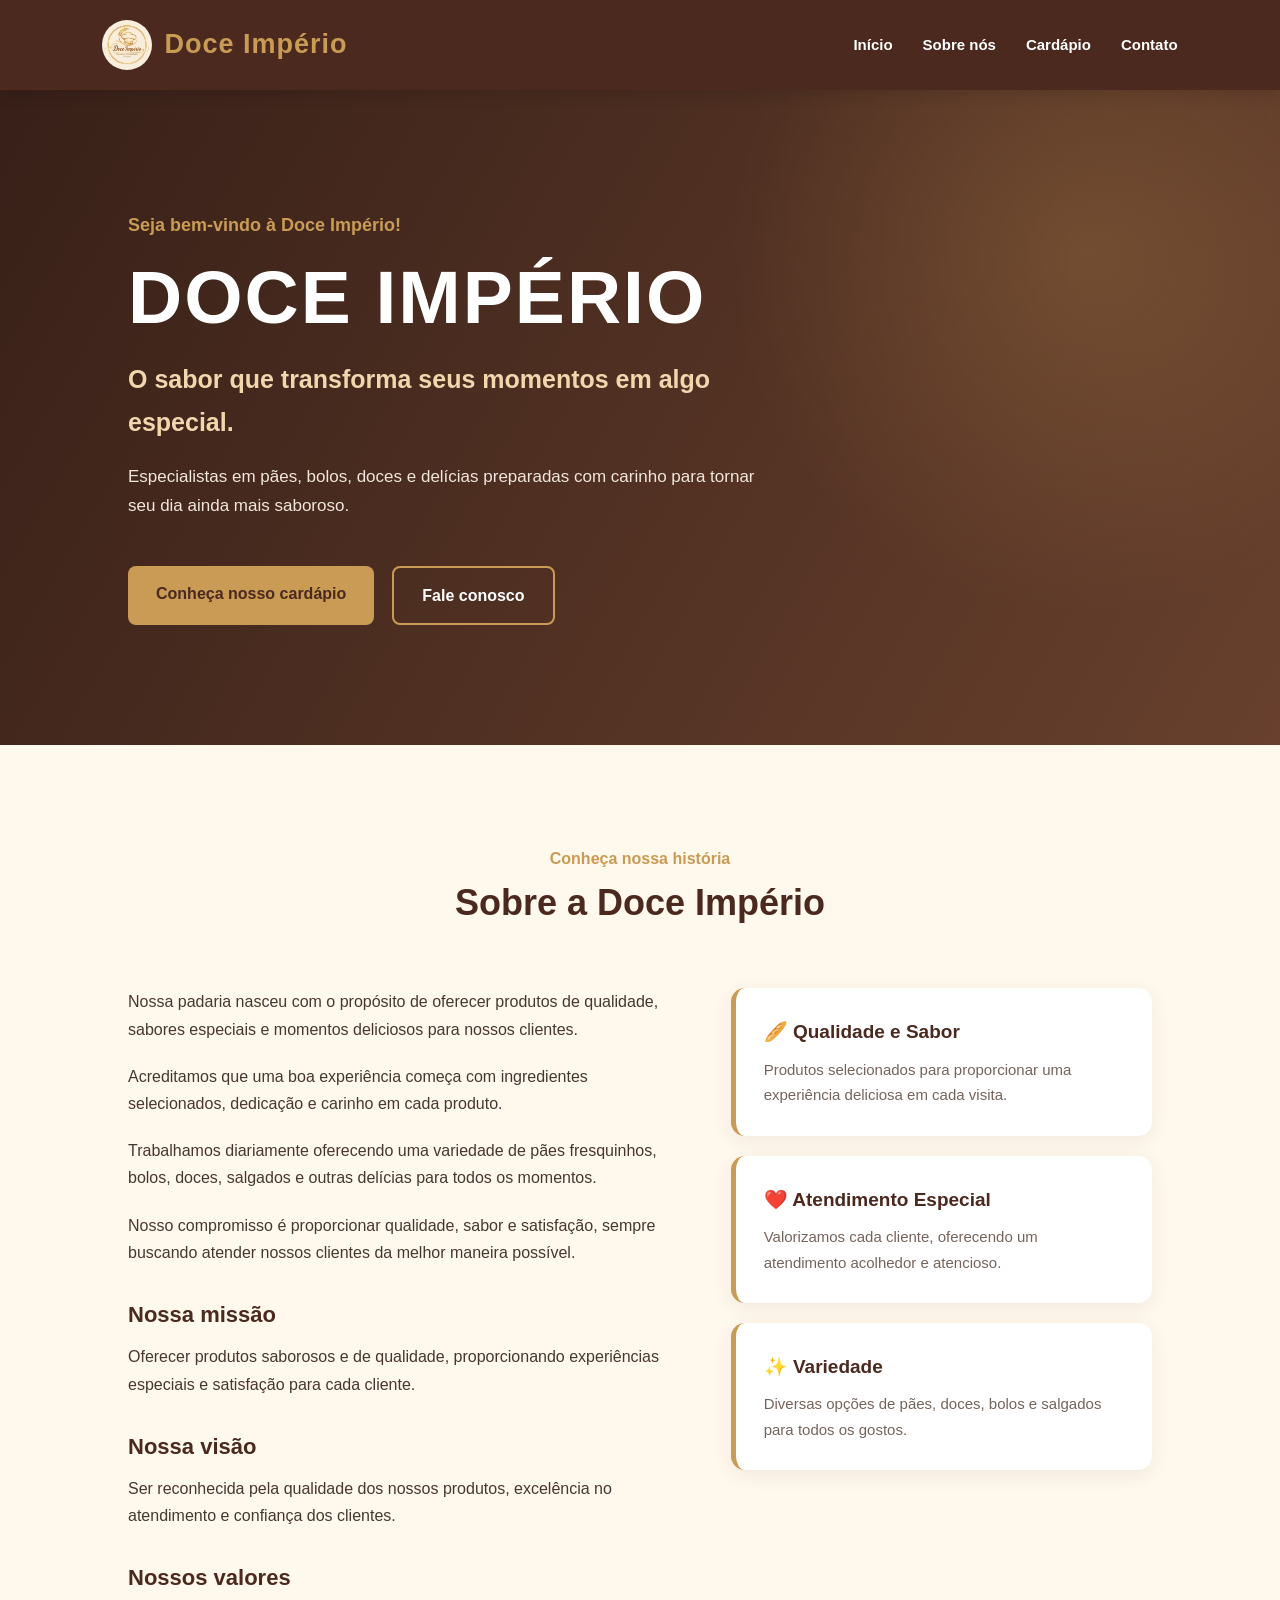
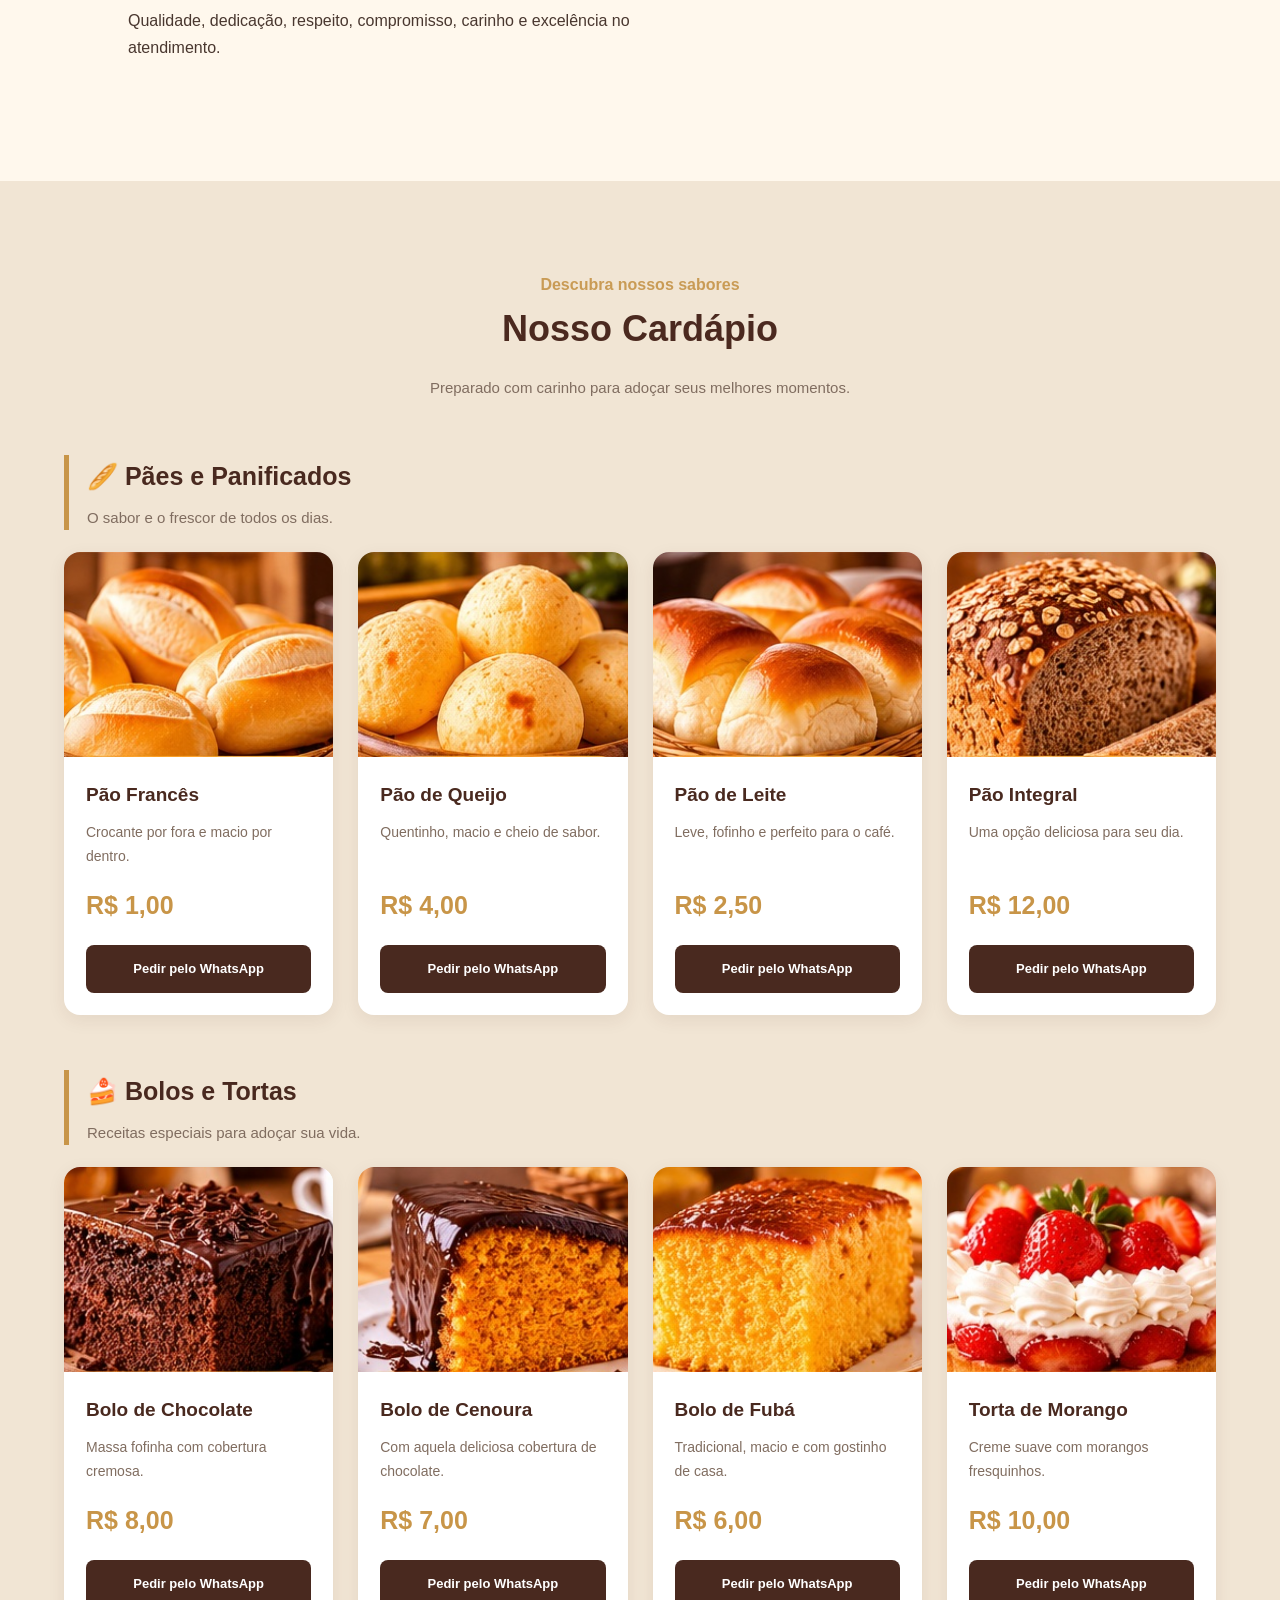
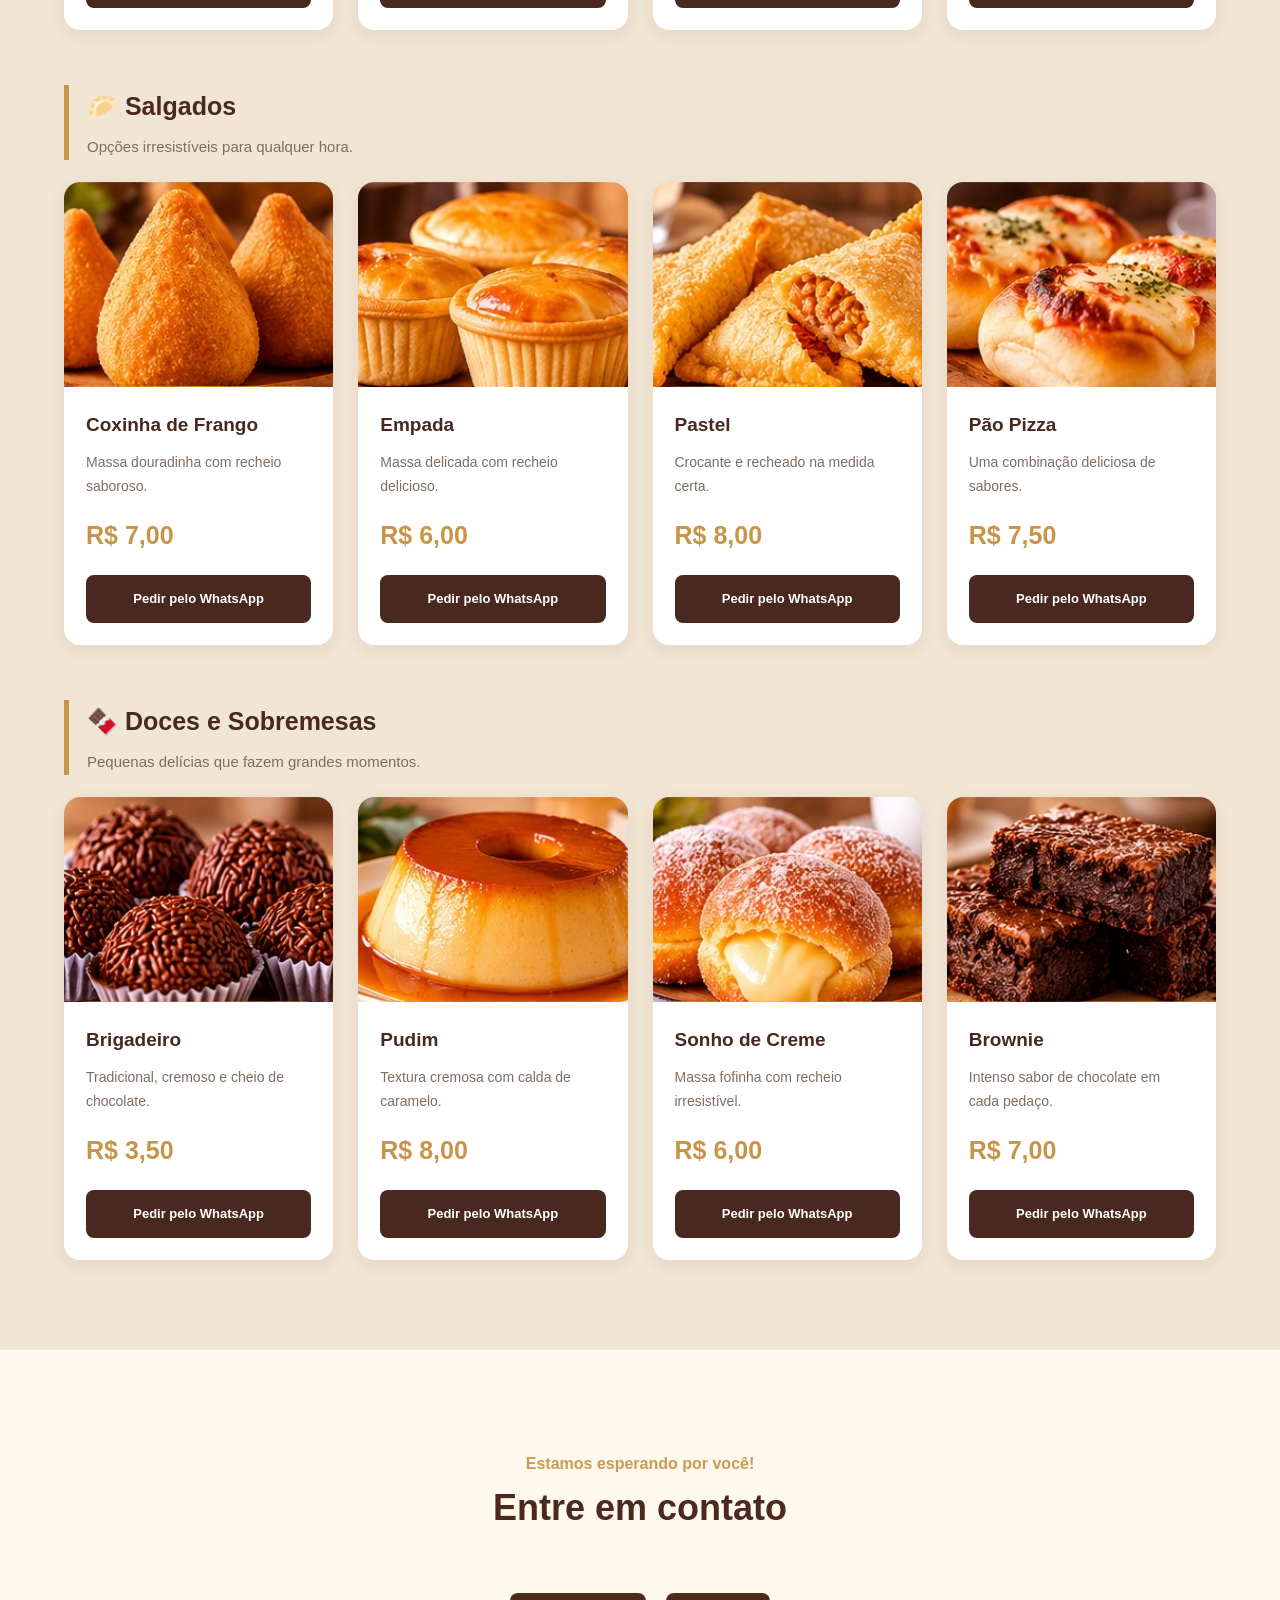
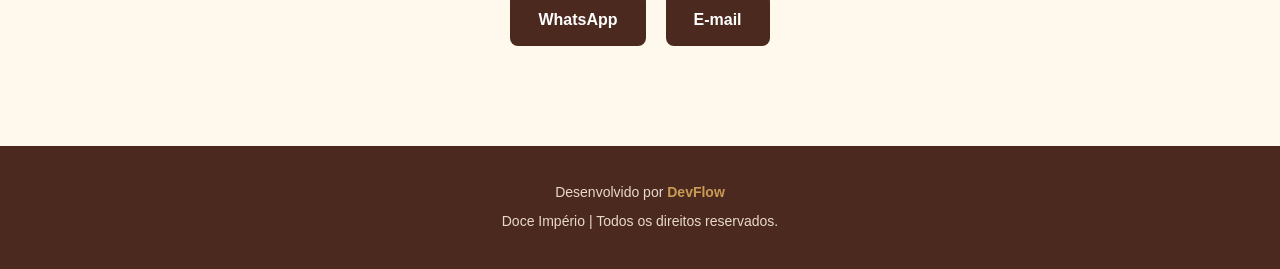
==== padaria/index.html @ c72d942b "testando" ====
<!DOCTYPE html>
<html lang="pt-br">

<head>
    <meta charset="UTF-8">
    <meta name="viewport" content="width=device-width, initial-scale=1.0">

    <title>Doce Império | Padaria</title>
    <link rel="stylesheet" href="style.css">
    <!-- ÍCONE DO SITE -->
<link rel="icon" type="image/png" href="./android-chrome-192x192.png">

<link rel="apple-touch-icon" href="./android-chrome-192x192.png">
</head>

<body>

    <!-- MENU -->
    <header>

    <div class="logo">

        <img src="./android-chrome-192x192.png"
             alt="Logo Doce Império">

        <h2>Doce Império</h2>

    </div>

    <nav>
            <a href="#inicio">Início</a>
            <a href="#sobre">Sobre nós</a>
            <a href="#cardapio">Cardápio</a>
            <a href="#contato">Contato</a>
        </nav>

    </header>

    <!-- CONTEÚDO PRINCIPAL -->
    <main>

        <!-- INÍCIO -->
        <section id="inicio" class="inicio">

            <div class="inicio-conteudo">

                <p class="apresentacao">
                    Seja bem-vindo à Doce Império!
                </p>

                <h1>DOCE IMPÉRIO</h1>

                <h2>
                    O sabor que transforma seus momentos
                    em algo especial.
                </h2>

                <p class="descricao">
                    Especialistas em pães, bolos, doces e
                    delícias preparadas com carinho para
                    tornar seu dia ainda mais saboroso.
                </p>

            </div>

            <div class="botoes">

                <a href="#cardapio" class="botao">
                    Conheça nosso cardápio
                </a>

                <a href="#contato" class="botao botao-secundario">
                    Fale conosco
                </a>

            </div>

        </section>


        <!-- SOBRE A PADARIA -->
        <section id="sobre" class="sobre">

            <div class="titulo-secao">

                <p>Conheça nossa história</p>

                <h2>Sobre a Doce Império</h2>

            </div>

            <div class="sobre-conteudo">

                <div class="sobre-texto">

                    <p>
                        Nossa padaria nasceu com o propósito
                        de oferecer produtos de qualidade,
                        sabores especiais e momentos
                        deliciosos para nossos clientes.
                    </p>

                    <p>
                        Acreditamos que uma boa experiência
                        começa com ingredientes selecionados,
                        dedicação e carinho em cada produto.
                    </p>

                    <p>
                        Trabalhamos diariamente oferecendo
                        uma variedade de pães fresquinhos,
                        bolos, doces, salgados e outras
                        delícias para todos os momentos.
                    </p>

                    <p>
                        Nosso compromisso é proporcionar
                        qualidade, sabor e satisfação,
                        sempre buscando atender nossos
                        clientes da melhor maneira possível.
                    </p>

                    <h3>Nossa missão</h3>

                    <p>
                        Oferecer produtos saborosos e de
                        qualidade, proporcionando experiências
                        especiais e satisfação para cada cliente.
                    </p>

                    <h3>Nossa visão</h3>

                    <p>
                        Ser reconhecida pela qualidade dos
                        nossos produtos, excelência no
                        atendimento e confiança dos clientes.
                    </p>

                    <h3>Nossos valores</h3>

                    <p>
                        Qualidade, dedicação, respeito,
                        compromisso, carinho e excelência
                        no atendimento.
                    </p>

                </div>

                <!-- DIFERENCIAIS -->
                <div class="habilidades">

                    <div class="habilidade">

                        <h3>🥖 Qualidade e Sabor</h3>

                        <p>
                            Produtos selecionados para
                            proporcionar uma experiência
                            deliciosa em cada visita.
                        </p>

                    </div>

                    <div class="habilidade">

                        <h3>❤️ Atendimento Especial</h3>

                        <p>
                            Valorizamos cada cliente,
                            oferecendo um atendimento
                            acolhedor e atencioso.
                        </p>

                    </div>

                    <div class="habilidade">

                        <h3>✨ Variedade</h3>

                        <p>
                            Diversas opções de pães,
                            doces, bolos e salgados
                            para todos os gostos.
                        </p>

                    </div>

                </div>

            </div>

        </section>


        
<!-- CARDÁPIO -->
<section id="cardapio" class="projetos-secao">

    <div class="titulo-secao">
        <p>Descubra nossos sabores</p>
        <h2>Nosso Cardápio</h2>
        <span class="subtitulo-cardapio">
            Preparado com carinho para adoçar seus melhores momentos.
        </span>
    </div>

    <!-- CATEGORIA: PÃES -->
    <div class="categoria-cardapio">
        <h3>🥖 Pães e Panificados</h3>
        <p>O sabor e o frescor de todos os dias.</p>
    </div>

    <div class="cardapio-produtos">

        <article class="produto-card">
            <img src="./imagens/pao-frances.jpg" alt="Pão francês">
            <div class="produto-info">
                <h3>Pão Francês</h3>
                <p>Crocante por fora e macio por dentro.</p>
                <span class="preco">R$ 1,00</span>
                <a class="botao-pedido"
                   href="https://wa.me/5541998892366?text=Ol%C3%A1!%20Gostaria%20de%20pedir%20P%C3%A3o%20Franc%C3%AAs."
                   target="_blank" rel="noopener">
                    Pedir pelo WhatsApp
                </a>
            </div>
        </article>

        <article class="produto-card">
            <img src="./imagens/pao-de-queijo.jpg" alt="Pão de queijo">
            <div class="produto-info">
                <h3>Pão de Queijo</h3>
                <p>Quentinho, macio e cheio de sabor.</p>
                <span class="preco">R$ 4,00</span>
                <a class="botao-pedido"
                   href="https://wa.me/5541998892366?text=Ol%C3%A1!%20Gostaria%20de%20pedir%20P%C3%A3o%20de%20Queijo."
                   target="_blank" rel="noopener">
                    Pedir pelo WhatsApp
                </a>
            </div>
        </article>

        <article class="produto-card">
            <img src="./imagens/pao-de-leite.jpg" alt="Pão de leite">
            <div class="produto-info">
                <h3>Pão de Leite</h3>
                <p>Leve, fofinho e perfeito para o café.</p>
                <span class="preco">R$ 2,50</span>
                <a class="botao-pedido"
                   href="https://wa.me/5541998892366?text=Ol%C3%A1!%20Gostaria%20de%20pedir%20P%C3%A3o%20de%20Leite."
                   target="_blank" rel="noopener">
                    Pedir pelo WhatsApp
                </a>
            </div>
        </article>

        <article class="produto-card">
            <img src="./imagens/pao-integral.jpg" alt="Pão integral">
            <div class="produto-info">
                <h3>Pão Integral</h3>
                <p>Uma opção deliciosa para seu dia.</p>
                <span class="preco">R$ 12,00</span>
                <a class="botao-pedido"
                   href="https://wa.me/5541998892366?text=Ol%C3%A1!%20Gostaria%20de%20pedir%20P%C3%A3o%20Integral."
                   target="_blank" rel="noopener">
                    Pedir pelo WhatsApp
                </a>
            </div>
        </article>

    </div>


    <!-- CATEGORIA: BOLOS E TORTAS -->
    <div class="categoria-cardapio">
        <h3>🍰 Bolos e Tortas</h3>
        <p>Receitas especiais para adoçar sua vida.</p>
    </div>

    <div class="cardapio-produtos">

        <article class="produto-card">
            <img src="./imagens/bolo-chocolate.jpg" alt="Bolo de chocolate">
            <div class="produto-info">
                <h3>Bolo de Chocolate</h3>
                <p>Massa fofinha com cobertura cremosa.</p>
                <span class="preco">R$ 8,00</span>
                <a class="botao-pedido"
                   href="https://wa.me/5541998892366?text=Ol%C3%A1!%20Gostaria%20de%20pedir%20Bolo%20de%20Chocolate."
                   target="_blank" rel="noopener">
                    Pedir pelo WhatsApp
                </a>
            </div>
        </article>

        <article class="produto-card">
            <img src="./imagens/bolo-cenoura.jpg" alt="Bolo de cenoura">
            <div class="produto-info">
                <h3>Bolo de Cenoura</h3>
                <p>Com aquela deliciosa cobertura de chocolate.</p>
                <span class="preco">R$ 7,00</span>
                <a class="botao-pedido"
                   href="https://wa.me/5541998892366?text=Ol%C3%A1!%20Gostaria%20de%20pedir%20Bolo%20de%20Cenoura."
                   target="_blank" rel="noopener">
                    Pedir pelo WhatsApp
                </a>
            </div>
        </article>

        <article class="produto-card">
            <img src="./imagens/bolo-fuba.jpg" alt="Bolo de fubá">
            <div class="produto-info">
                <h3>Bolo de Fubá</h3>
                <p>Tradicional, macio e com gostinho de casa.</p>
                <span class="preco">R$ 6,00</span>
                <a class="botao-pedido"
                   href="https://wa.me/5541998892366?text=Ol%C3%A1!%20Gostaria%20de%20pedir%20Bolo%20de%20Fub%C3%A1."
                   target="_blank" rel="noopener">
                    Pedir pelo WhatsApp
                </a>
            </div>
        </article>

        <article class="produto-card">
            <img src="./imagens/torta-morango.jpg" alt="Torta de morango">
            <div class="produto-info">
                <h3>Torta de Morango</h3>
                <p>Creme suave com morangos fresquinhos.</p>
                <span class="preco">R$ 10,00</span>
                <a class="botao-pedido"
                   href="https://wa.me/5541998892366?text=Ol%C3%A1!%20Gostaria%20de%20pedir%20Torta%20de%20Morango."
                   target="_blank" rel="noopener">
                    Pedir pelo WhatsApp
                </a>
            </div>
        </article>

    </div>


    <!-- CATEGORIA: SALGADOS -->
    <div class="categoria-cardapio">
        <h3>🥟 Salgados</h3>
        <p>Opções irresistíveis para qualquer hora.</p>
    </div>

    <div class="cardapio-produtos">

        <article class="produto-card">
            <img src="./imagens/coxinha.jpg" alt="Coxinha de frango">
            <div class="produto-info">
                <h3>Coxinha de Frango</h3>
                <p>Massa douradinha com recheio saboroso.</p>
                <span class="preco">R$ 7,00</span>
                <a class="botao-pedido"
                   href="https://wa.me/5541998892366?text=Ol%C3%A1!%20Gostaria%20de%20pedir%20Coxinha%20de%20Frango."
                   target="_blank" rel="noopener">
                    Pedir pelo WhatsApp
                </a>
            </div>
        </article>

        <article class="produto-card">
            <img src="./imagens/empada.jpg" alt="Empada">
            <div class="produto-info">
                <h3>Empada</h3>
                <p>Massa delicada com recheio delicioso.</p>
                <span class="preco">R$ 6,00</span>
                <a class="botao-pedido"
                   href="https://wa.me/5541998892366?text=Ol%C3%A1!%20Gostaria%20de%20pedir%20Empada."
                   target="_blank" rel="noopener">
                    Pedir pelo WhatsApp
                </a>
            </div>
        </article>

        <article class="produto-card">
            <img src="./imagens/pastel.jpg" alt="Pastel">
            <div class="produto-info">
                <h3>Pastel</h3>
                <p>Crocante e recheado na medida certa.</p>
                <span class="preco">R$ 8,00</span>
                <a class="botao-pedido"
                   href="https://wa.me/5541998892366?text=Ol%C3%A1!%20Gostaria%20de%20pedir%20Pastel."
                   target="_blank" rel="noopener">
                    Pedir pelo WhatsApp
                </a>
            </div>
        </article>

        <article class="produto-card">
            <img src="./imagens/pao-pizza.jpg" alt="Pão pizza">
            <div class="produto-info">
                <h3>Pão Pizza</h3>
                <p>Uma combinação deliciosa de sabores.</p>
                <span class="preco">R$ 7,50</span>
                <a class="botao-pedido"
                   href="https://wa.me/5541998892366?text=Ol%C3%A1!%20Gostaria%20de%20pedir%20P%C3%A3o%20Pizza."
                   target="_blank" rel="noopener">
                    Pedir pelo WhatsApp
                </a>
            </div>
        </article>

    </div>


    <!-- CATEGORIA: DOCES E SOBREMESAS -->
    <div class="categoria-cardapio">
        <h3>🍫 Doces e Sobremesas</h3>
        <p>Pequenas delícias que fazem grandes momentos.</p>
    </div>

    <div class="cardapio-produtos">

        <article class="produto-card">
            <img src="./imagens/brigadeiro.jpg" alt="Brigadeiro">
            <div class="produto-info">
                <h3>Brigadeiro</h3>
                <p>Tradicional, cremoso e cheio de chocolate.</p>
                <span class="preco">R$ 3,50</span>
                <a class="botao-pedido"
                   href="https://wa.me/5541998892366?text=Ol%C3%A1!%20Gostaria%20de%20pedir%20Brigadeiro."
                   target="_blank" rel="noopener">
                    Pedir pelo WhatsApp
                </a>
            </div>
        </article>

        <article class="produto-card">
            <img src="./imagens/pudim.jpg" alt="Pudim">
            <div class="produto-info">
                <h3>Pudim</h3>
                <p>Textura cremosa com calda de caramelo.</p>
                <span class="preco">R$ 8,00</span>
                <a class="botao-pedido"
                   href="https://wa.me/5541998892366?text=Ol%C3%A1!%20Gostaria%20de%20pedir%20Pudim."
                   target="_blank" rel="noopener">
                    Pedir pelo WhatsApp
                </a>
            </div>
        </article>

        <article class="produto-card">
            <img src="./imagens/sonho.jpg" alt="Sonho de creme">
            <div class="produto-info">
                <h3>Sonho de Creme</h3>
                <p>Massa fofinha com recheio irresistível.</p>
                <span class="preco">R$ 6,00</span>
                <a class="botao-pedido"
                   href="https://wa.me/5541998892366?text=Ol%C3%A1!%20Gostaria%20de%20pedir%20Sonho%20de%20Creme."
                   target="_blank" rel="noopener">
                    Pedir pelo WhatsApp
                </a>
            </div>
        </article>

        <article class="produto-card">
            <img src="./imagens/brownie.jpg" alt="Brownie de chocolate">
            <div class="produto-info">
                <h3>Brownie</h3>
                <p>Intenso sabor de chocolate em cada pedaço.</p>
                <span class="preco">R$ 7,00</span>
                <a class="botao-pedido"
                   href="https://wa.me/5541998892366?text=Ol%C3%A1!%20Gostaria%20de%20pedir%20Brownie."
                   target="_blank" rel="noopener">
                    Pedir pelo WhatsApp
                </a>
            </div>
        </article>

    </div>

</section>



        <!-- CONTATO -->
        <section id="contato" class="contato">

            <div class="titulo-secao">

                <p>Estamos esperando por você!</p>

                <h2>Entre em contato</h2>

            </div>

            <div class="contato-links">

                <a href="https://wa.me/5541998892366">
                    WhatsApp
                </a>

                <a href="mailto:kauacastroamaral@gmail.com">
                    E-mail
                </a>


            </div>

        </section>

    </main>


    <!-- RODAPÉ -->
    <footer>

        <p>
            Desenvolvido por
            <a href="https://look.devlook.xyz">DevFlow</a>
        </p>

        <p>
            Doce Império | Todos os direitos reservados.
        </p>

    </footer>

    <script src="script.js"></script>
</body>

</html>
---- padaria/style.css ----
/* =================================
   CONFIGURAÇÕES GERAIS
================================= */

* {
    margin: 0;
    padding: 0;
    box-sizing: border-box;
    scroll-behavior: smooth;
}

:root {
    --marrom: #4b291f;
    --marrom-claro: #704333;
    --dourado: #c99b55;
    --creme: #fff8ed;
    --branco: #ffffff;
    --texto: #49372f;
}

body {
    font-family: 'Segoe UI', Arial, sans-serif;
    background: var(--creme);
    color: var(--texto);
    line-height: 1.7;
}


/* =================================
   MENU
================================= */

header {
    width: 100%;
    padding: 20px 8%;
    display: flex;
    justify-content: space-between;
    align-items: center;
    background: var(--marrom);
    position: sticky;
    top: 0;
    z-index: 1000;
    box-shadow: 0 4px 15px rgba(0, 0, 0, 0.12);
}

.logo h2 {
    color: var(--dourado);
    font-size: 27px;
    font-weight: 800;
    letter-spacing: 1px;
}

nav {
    display: flex;
    gap: 30px;
}

nav a {
    color: var(--branco);
    text-decoration: none;
    font-size: 15px;
    font-weight: 600;
    transition: 0.3s;
}

nav a:hover {
    color: var(--dourado);
}


/* =================================
   INÍCIO
================================= */

.inicio {
    min-height: 620px;
    padding: 120px 10%;
    display: flex;
    flex-direction: column;
    justify-content: center;
    align-items: flex-start;
    position: relative;
    overflow: hidden;

    background:
        radial-gradient(
            circle at 85% 25%,
            rgba(201, 155, 85, 0.22),
            transparent 30%
        ),
        linear-gradient(
            120deg,
            #382018,
            #68402d
        );

    color: var(--branco);
}

.inicio-conteudo {
    max-width: 750px;
    animation: aparecer 1s ease;
}

.apresentacao {
    color: var(--dourado);
    font-size: 18px;
    font-weight: 700;
    margin-bottom: 15px;
}

.inicio h1 {
    font-size: clamp(42px, 7vw, 75px);
    line-height: 1.1;
    margin-bottom: 20px;
    font-weight: 900;
    letter-spacing: 2px;
}

.inicio h2 {
    font-size: 25px;
    max-width: 650px;
    margin-bottom: 20px;
    color: #f2d7ae;
}

.descricao {
    max-width: 650px;
    font-size: 17px;
    color: #f1e6db;
    margin-bottom: 15px;
}


/* =================================
   BOTÕES
================================= */

.botoes {
    display: flex;
    gap: 18px;
    flex-wrap: wrap;
    margin-top: 30px;
}

.botao {
    padding: 14px 28px;
    border-radius: 8px;
    background: var(--dourado);
    color: var(--marrom);
    text-decoration: none;
    font-weight: 700;
    transition: 0.3s;
}

.botao:hover {
    background: #e4b96f;
    transform: translateY(-4px);
}

.botao-secundario {
    background: transparent;
    border: 2px solid var(--dourado);
    color: var(--branco);
}

.botao-secundario:hover {
    background: var(--dourado);
    color: var(--marrom);
}


/* =================================
   TÍTULOS DAS SEÇÕES
================================= */

.titulo-secao {
    text-align: center;
    margin-bottom: 55px;
}

.titulo-secao p {
    color: var(--dourado);
    font-weight: 700;
    font-size: 16px;
}

.titulo-secao h2 {
    color: var(--marrom);
    font-size: 36px;
    font-weight: 800;
}


/* =================================
   SOBRE
================================= */

.sobre {
    padding: 100px 10%;
}

.sobre-conteudo {
    display: grid;
    grid-template-columns: 1.3fr 1fr;
    gap: 55px;
    align-items: start;
}

.sobre-texto p {
    margin-bottom: 20px;
    font-size: 16px;
    color: var(--texto);
}

.sobre-texto h3 {
    color: var(--marrom);
    font-size: 22px;
    margin-top: 30px;
    margin-bottom: 10px;
}


/* =================================
   DIFERENCIAIS
================================= */

.habilidades {
    display: grid;
    gap: 20px;
}

.habilidade {
    background: var(--branco);
    padding: 28px;
    border-radius: 14px;
    border-left: 5px solid var(--dourado);
    box-shadow: 0 5px 20px rgba(75, 41, 31, 0.07);
    transition: 0.3s;
}

.habilidade:hover {
    transform: translateY(-6px);
    box-shadow: 0 12px 25px rgba(75, 41, 31, 0.13);
}

.habilidade h3 {
    color: var(--marrom);
    font-size: 19px;
    margin-bottom: 8px;
}

.habilidade p {
    color: #75645b;
    font-size: 15px;
}


/* =================================
   CARDÁPIO
================================= */

.projetos-secao {
    padding: 100px 10%;
    background: #f0e5d5;
}

.projetos {
    display: grid;
    grid-template-columns: repeat(2, 1fr);
    gap: 25px;
}

.card {
    background: var(--branco);
    padding: 35px;
    border-radius: 15px;
    box-shadow: 0 5px 20px rgba(75, 41, 31, 0.07);
    transition: 0.3s;
    border-bottom: 4px solid transparent;
}

.card:hover {
    transform: translateY(-8px);
    border-bottom-color: var(--dourado);
    box-shadow: 0 12px 30px rgba(75, 41, 31, 0.12);
}

.numero-projeto {
    color: var(--dourado);
    font-size: 30px;
    font-weight: 900;
    margin-bottom: 15px;
}

.card h3 {
    color: var(--marrom);
    font-size: 22px;
    margin-bottom: 12px;
}

.card p {
    color: #75645b;
    font-size: 15px;
}


/* =================================
   CONTATO
================================= */

.contato {
    padding: 100px 10%;
    text-align: center;
}

.contato-links {
    display: flex;
    justify-content: center;
    flex-wrap: wrap;
    gap: 20px;
}

.contato-links a {
    padding: 13px 28px;
    background: var(--marrom);
    color: var(--branco);
    text-decoration: none;
    border-radius: 8px;
    font-weight: 600;
    transition: 0.3s;
}

.contato-links a:hover {
    background: var(--dourado);
    color: var(--marrom);
    transform: translateY(-4px);
}


/* =================================
   RODAPÉ
================================= */

footer {
    background: var(--marrom);
    padding: 30px 10%;
    text-align: center;
    color: #e9d9c8;
}

footer p {
    margin: 5px 0;
    font-size: 14px;
}

footer a {
    color: var(--dourado);
    text-decoration: none;
    font-weight: 700;
}


/* =================================
   ANIMAÇÕES
================================= */

@keyframes aparecer {
    from {
        opacity: 0;
        transform: translateY(25px);
    }

    to {
        opacity: 1;
        transform: translateY(0);
    }
}


/* =================================
   RESPONSIVIDADE
================================= */

@media (max-width: 900px) {

    .sobre-conteudo {
        grid-template-columns: 1fr;
    }

    .inicio {
        padding: 100px 7%;
    }

    .sobre,
    .projetos-secao,
    .contato {
        padding: 75px 7%;
    }

}

@media (max-width: 600px) {

    header {
        padding: 18px 5%;
        flex-direction: column;
        gap: 15px;
    }

    nav {
        gap: 15px;
        flex-wrap: wrap;
        justify-content: center;
    }

    nav a {
        font-size: 13px;
    }

    .inicio {
        min-height: 550px;
        padding: 80px 7%;
    }

    .inicio h2 {
        font-size: 21px;
    }

    .descricao {
        font-size: 15px;
    }

    .botoes {
        flex-direction: column;
        width: 100%;
    }

    .botao {
        text-align: center;
    }

    .titulo-secao h2 {
        font-size: 29px;
    }

    .projetos {
        grid-template-columns: 1fr;
    }

    .card {
        padding: 28px;
    }

    .contato-links {
        flex-direction: column;
    }

    .contato-links a {
        text-align: center;
    }

}
/* LOGO DO CABEÇALHO */

.logo {
    display: flex;
    align-items: center;
    gap: 12px;
}

.logo img {
    width: 50px;
    height: 50px;
    object-fit: contain;
    border-radius: 50%;
}

.logo h2 {
    margin: 0;
}


/* ========================================
   CARDÁPIO - DOCE IMPÉRIO
======================================== */

.projetos-secao {
    background: #F1E5D4;
    padding: 90px 5%;
}

/* SUBTÍTULO */

.subtitulo-cardapio {
    display: block;
    color: #806D60;
    font-size: 15px;
    margin-top: 15px;
}

/* CATEGORIAS */

.categoria-cardapio {
    width: 100%;
    max-width: 1250px;
    margin: 55px auto 22px;
    border-left: 5px solid #C89548;
    padding-left: 18px;
}

.categoria-cardapio h3 {
    color: #49291F;
    font-size: 25px;
    margin-bottom: 7px;
}

.categoria-cardapio p {
    color: #806D60;
    font-size: 15px;
    margin: 0;
}

/* GRADE DE PRODUTOS */

.cardapio-produtos {
    width: 100%;
    max-width: 1250px;
    margin: 0 auto;
    display: grid;
    grid-template-columns: repeat(4, minmax(0, 1fr));
    gap: 25px;
}

/* CARTÃO */

.produto-card {
    background: #FFFFFF;
    border-radius: 16px;
    overflow: hidden;
    box-shadow: 0 5px 18px rgba(73, 41, 31, 0.08);
    transition: transform 0.3s ease,
                box-shadow 0.3s ease;
    display: flex;
    flex-direction: column;
}

.produto-card:hover {
    transform: translateY(-7px);
    box-shadow: 0 12px 25px rgba(73, 41, 31, 0.15);
}

/* FOTOGRAFIA */

.produto-card img {
    width: 100%;
    height: 205px;
    object-fit: cover;
    display: block;
    transition: transform 0.4s ease;
}

.produto-card:hover img {
    transform: scale(1.04);
}

/* INFORMAÇÕES */

.produto-info {
    padding: 22px;
    display: flex;
    flex-direction: column;
    flex: 1;
}

.produto-info h3 {
    color: #49291F;
    font-size: 19px;
    margin: 0 0 10px;
}

.produto-info p {
    color: #806D60;
    font-size: 14px;
    line-height: 1.7;
    margin: 0 0 15px;
    min-height: 48px;
}

/* PREÇO */

.preco {
    color: #C89548;
    font-size: 25px;
    font-weight: 800;
    display: block;
    margin-top: auto;
    margin-bottom: 18px;
}

/* BOTÃO WHATSAPP */

.botao-pedido {
    display: block;
    width: 100%;
    box-sizing: border-box;
    text-align: center;
    text-decoration: none;
    background: #49291F;
    color: #FFFFFF;
    padding: 13px 10px;
    border-radius: 8px;
    font-size: 13px;
    font-weight: 700;
    transition: all 0.3s ease;
}

.botao-pedido:hover {
    background: #C89548;
    color: #FFFFFF;
    transform: translateY(-2px);
}

/* TABLETS */

@media (max-width: 1000px) {

    .cardapio-produtos {
        grid-template-columns: repeat(2, minmax(0, 1fr));
        gap: 20px;
    }

    .produto-card img {
        height: 220px;
    }

}

/* CELULARES */

@media (max-width: 600px) {

    .projetos-secao {
        padding: 65px 4%;
    }

    .cardapio-produtos {
        grid-template-columns: repeat(2, minmax(0, 1fr));
        gap: 12px;
    }

    .produto-card {
        border-radius: 12px;
    }

    .produto-card img {
        height: 135px;
    }

    .produto-info {
        padding: 13px;
    }

    .produto-info h3 {
        font-size: 15px;
    }

    .produto-info p {
        font-size: 12px;
        min-height: 58px;
    }

    .preco {
        font-size: 20px;
        margin-bottom: 12px;
    }

    .botao-pedido {
        font-size: 11px;
        padding: 11px 5px;
    }

    .categoria-cardapio {
        margin-top: 40px;
    }

    .categoria-cardapio h3 {
        font-size: 20px;
    }

    .categoria-cardapio p {
        font-size: 13px;
    }

}

/* CELULARES MUITO PEQUENOS */

@media (max-width: 350px) {

    .cardapio-produtos {
        grid-template-columns: 1fr;
    }

    .produto-card img {
        height: 200px;
    }

}
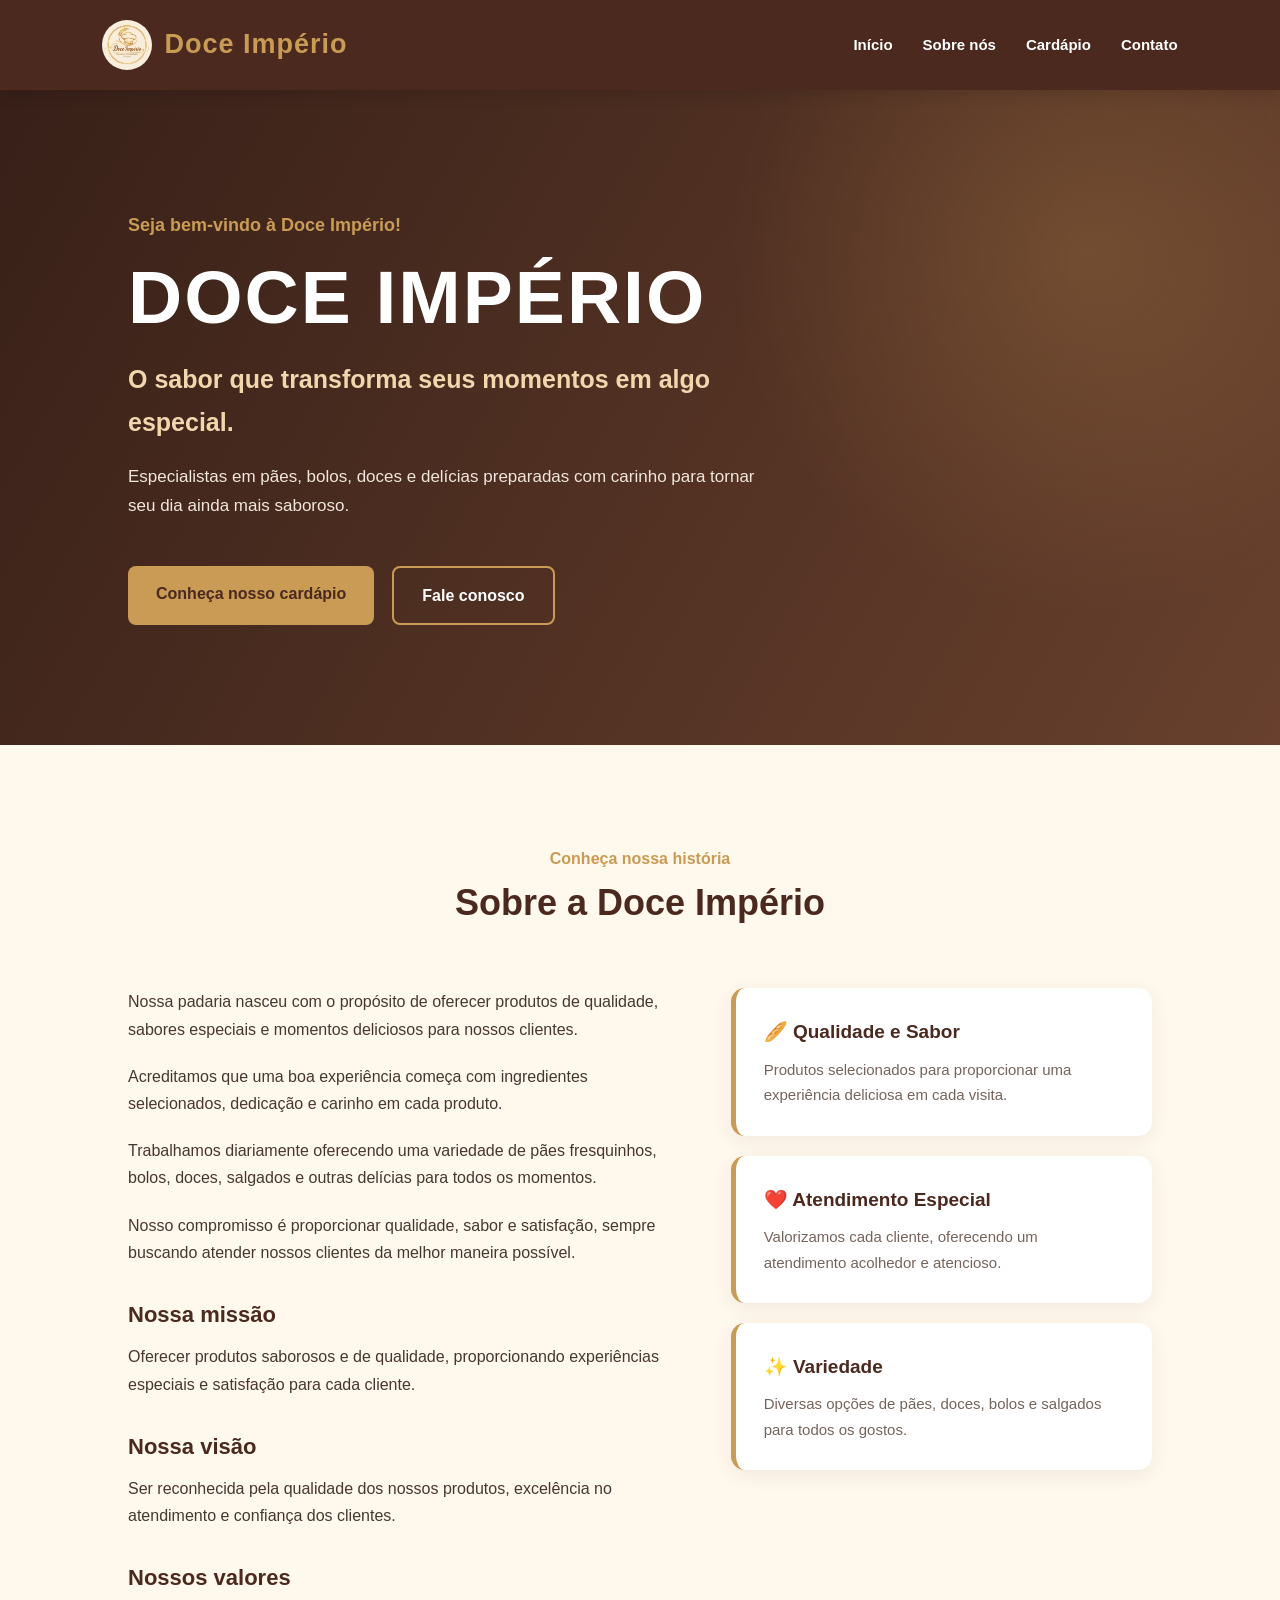
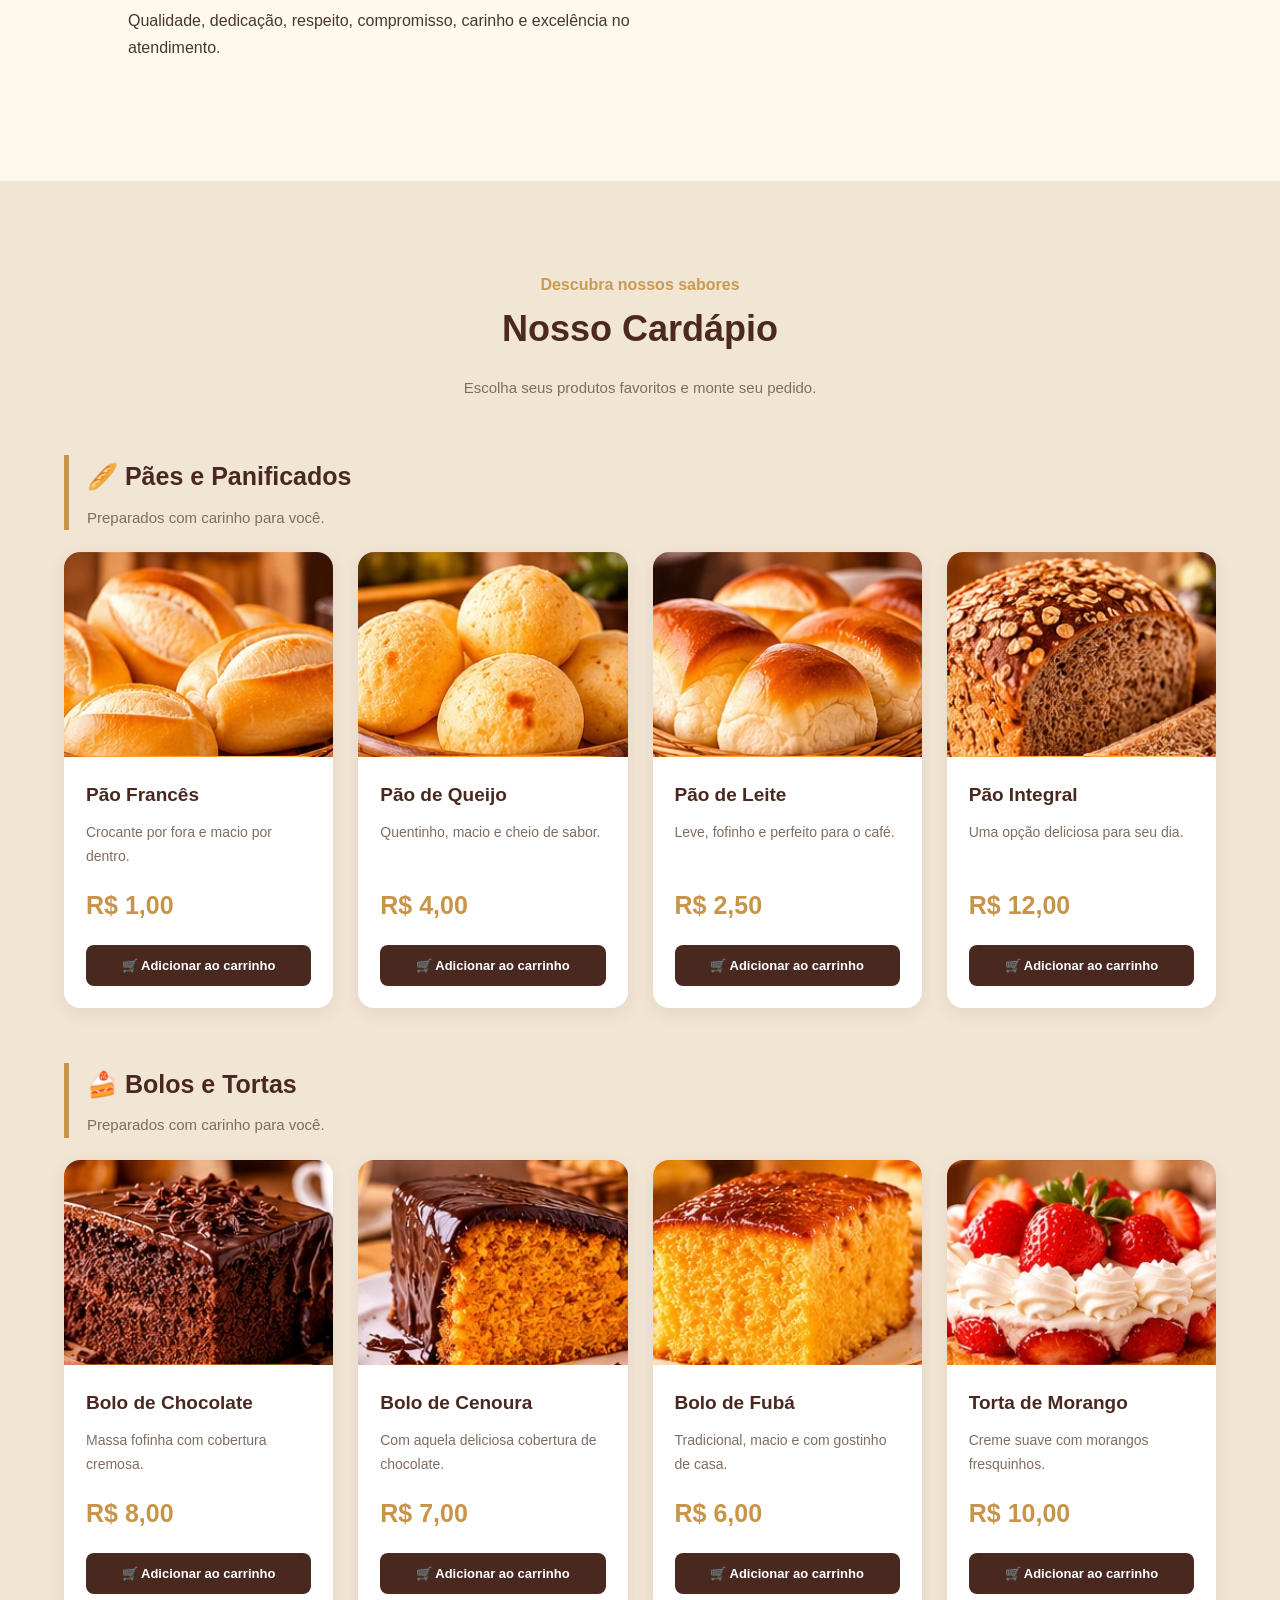
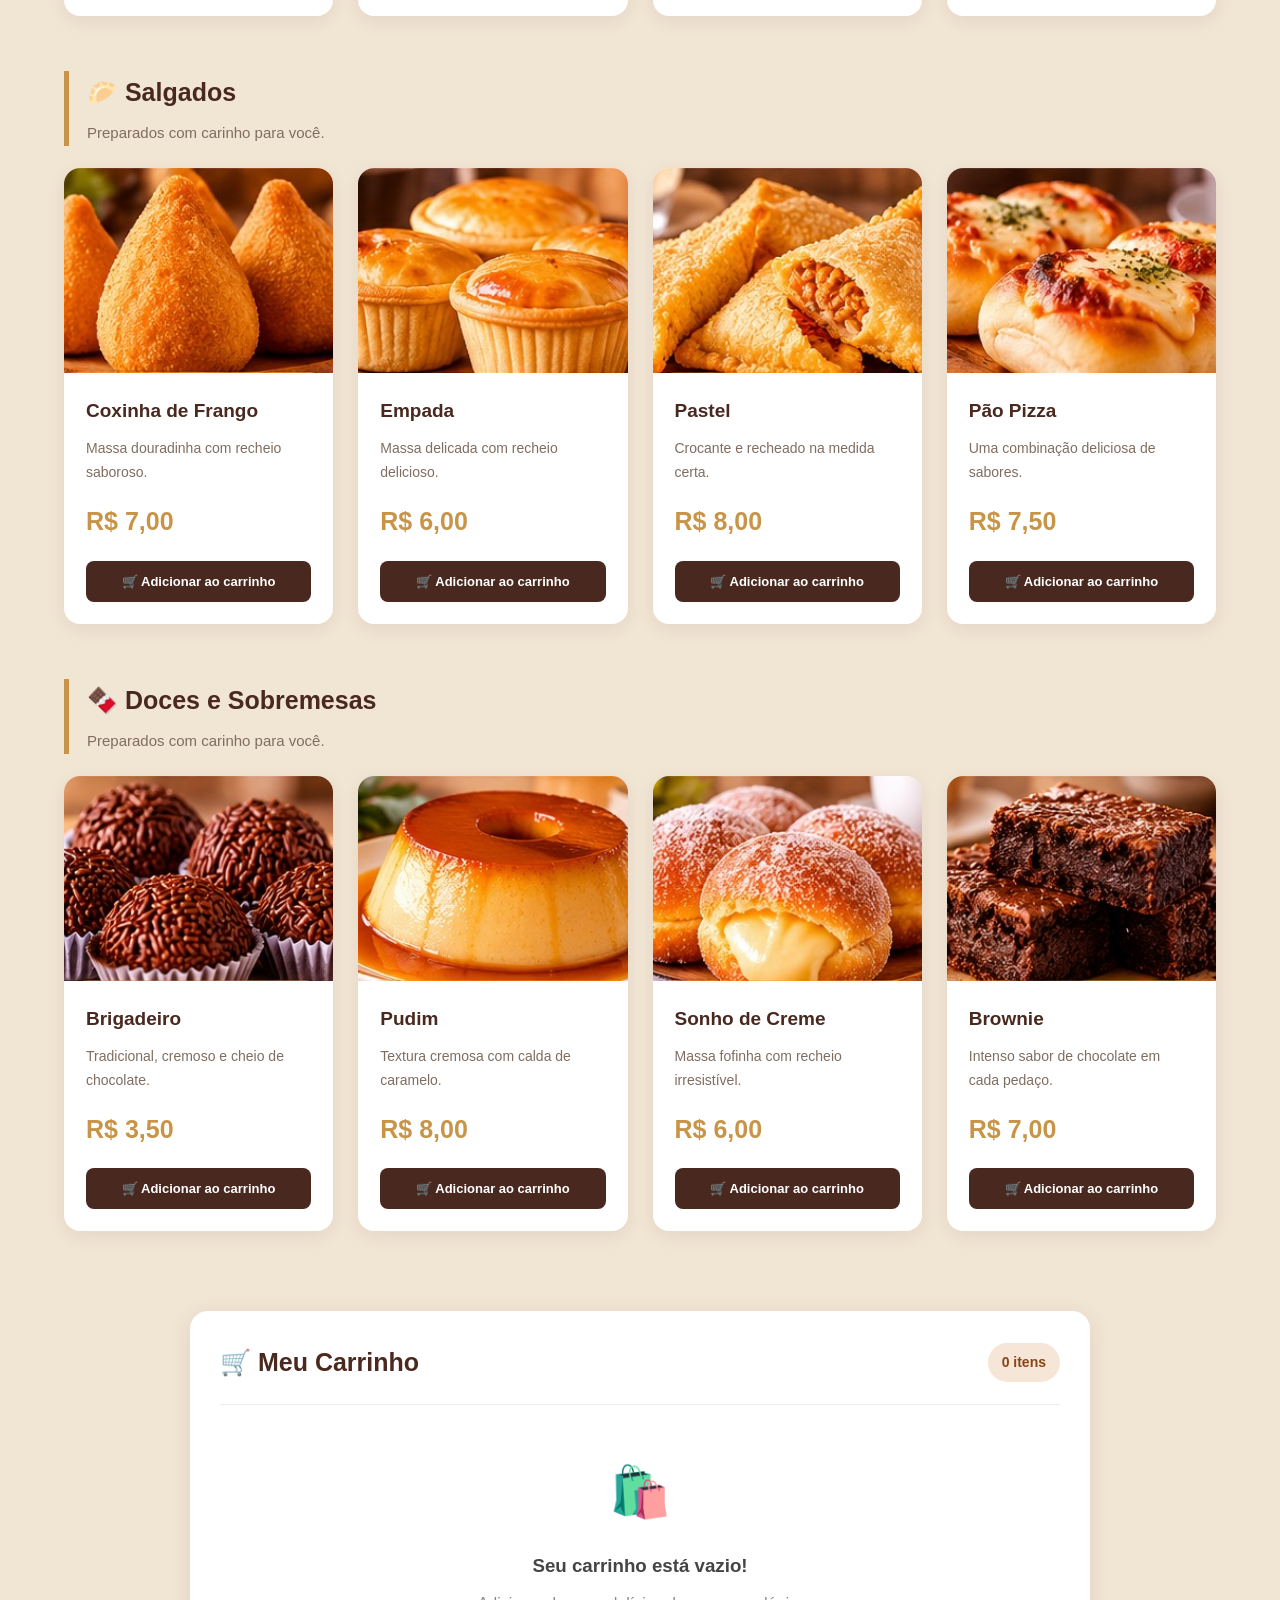
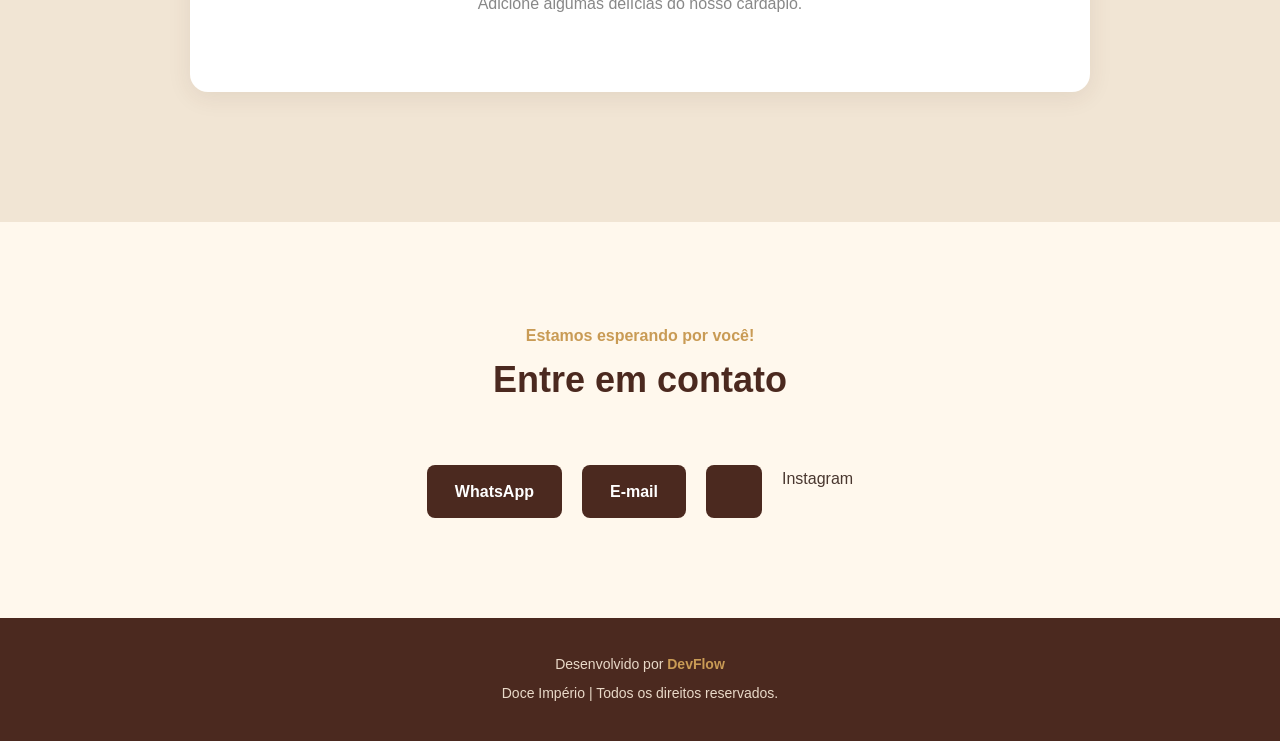
==== commit a257ada8: "FINALIZANDO" ====
--- a/padaria/index.html
+++ b/padaria/index.html
@@ -194,6 +194,7 @@
 
 
         
+
 <!-- CARDÁPIO -->
 <section id="cardapio" class="projetos-secao">
 
@@ -201,278 +202,59 @@
         <p>Descubra nossos sabores</p>
         <h2>Nosso Cardápio</h2>
         <span class="subtitulo-cardapio">
-            Preparado com carinho para adoçar seus melhores momentos.
+            Escolha seus produtos favoritos e monte seu pedido.
         </span>
     </div>
 
-    <!-- CATEGORIA: PÃES -->
-    <div class="categoria-cardapio">
-        <h3>🥖 Pães e Panificados</h3>
-        <p>O sabor e o frescor de todos os dias.</p>
-    </div>
-
-    <div class="cardapio-produtos">
-
-        <article class="produto-card">
-            <img src="./imagens/pao-frances.jpg" alt="Pão francês">
-            <div class="produto-info">
-                <h3>Pão Francês</h3>
-                <p>Crocante por fora e macio por dentro.</p>
-                <span class="preco">R$ 1,00</span>
-                <a class="botao-pedido"
-                   href="https://wa.me/5541998892366?text=Ol%C3%A1!%20Gostaria%20de%20pedir%20P%C3%A3o%20Franc%C3%AAs."
-                   target="_blank" rel="noopener">
-                    Pedir pelo WhatsApp
-                </a>
-            </div>
-        </article>
-
-        <article class="produto-card">
-            <img src="./imagens/pao-de-queijo.jpg" alt="Pão de queijo">
-            <div class="produto-info">
-                <h3>Pão de Queijo</h3>
-                <p>Quentinho, macio e cheio de sabor.</p>
-                <span class="preco">R$ 4,00</span>
-                <a class="botao-pedido"
-                   href="https://wa.me/5541998892366?text=Ol%C3%A1!%20Gostaria%20de%20pedir%20P%C3%A3o%20de%20Queijo."
-                   target="_blank" rel="noopener">
-                    Pedir pelo WhatsApp
-                </a>
-            </div>
-        </article>
-
-        <article class="produto-card">
-            <img src="./imagens/pao-de-leite.jpg" alt="Pão de leite">
-            <div class="produto-info">
-                <h3>Pão de Leite</h3>
-                <p>Leve, fofinho e perfeito para o café.</p>
-                <span class="preco">R$ 2,50</span>
-                <a class="botao-pedido"
-                   href="https://wa.me/5541998892366?text=Ol%C3%A1!%20Gostaria%20de%20pedir%20P%C3%A3o%20de%20Leite."
-                   target="_blank" rel="noopener">
-                    Pedir pelo WhatsApp
-                </a>
-            </div>
-        </article>
-
-        <article class="produto-card">
-            <img src="./imagens/pao-integral.jpg" alt="Pão integral">
-            <div class="produto-info">
-                <h3>Pão Integral</h3>
-                <p>Uma opção deliciosa para seu dia.</p>
-                <span class="preco">R$ 12,00</span>
-                <a class="botao-pedido"
-                   href="https://wa.me/5541998892366?text=Ol%C3%A1!%20Gostaria%20de%20pedir%20P%C3%A3o%20Integral."
-                   target="_blank" rel="noopener">
-                    Pedir pelo WhatsApp
-                </a>
-            </div>
-        </article>
-
-    </div>
-
-
-    <!-- CATEGORIA: BOLOS E TORTAS -->
-    <div class="categoria-cardapio">
-        <h3>🍰 Bolos e Tortas</h3>
-        <p>Receitas especiais para adoçar sua vida.</p>
-    </div>
-
-    <div class="cardapio-produtos">
-
-        <article class="produto-card">
-            <img src="./imagens/bolo-chocolate.jpg" alt="Bolo de chocolate">
-            <div class="produto-info">
-                <h3>Bolo de Chocolate</h3>
-                <p>Massa fofinha com cobertura cremosa.</p>
-                <span class="preco">R$ 8,00</span>
-                <a class="botao-pedido"
-                   href="https://wa.me/5541998892366?text=Ol%C3%A1!%20Gostaria%20de%20pedir%20Bolo%20de%20Chocolate."
-                   target="_blank" rel="noopener">
-                    Pedir pelo WhatsApp
-                </a>
-            </div>
-        </article>
-
-        <article class="produto-card">
-            <img src="./imagens/bolo-cenoura.jpg" alt="Bolo de cenoura">
-            <div class="produto-info">
-                <h3>Bolo de Cenoura</h3>
-                <p>Com aquela deliciosa cobertura de chocolate.</p>
-                <span class="preco">R$ 7,00</span>
-                <a class="botao-pedido"
-                   href="https://wa.me/5541998892366?text=Ol%C3%A1!%20Gostaria%20de%20pedir%20Bolo%20de%20Cenoura."
-                   target="_blank" rel="noopener">
-                    Pedir pelo WhatsApp
-                </a>
-            </div>
-        </article>
-
-        <article class="produto-card">
-            <img src="./imagens/bolo-fuba.jpg" alt="Bolo de fubá">
-            <div class="produto-info">
-                <h3>Bolo de Fubá</h3>
-                <p>Tradicional, macio e com gostinho de casa.</p>
-                <span class="preco">R$ 6,00</span>
-                <a class="botao-pedido"
-                   href="https://wa.me/5541998892366?text=Ol%C3%A1!%20Gostaria%20de%20pedir%20Bolo%20de%20Fub%C3%A1."
-                   target="_blank" rel="noopener">
-                    Pedir pelo WhatsApp
-                </a>
-            </div>
-        </article>
-
-        <article class="produto-card">
-            <img src="./imagens/torta-morango.jpg" alt="Torta de morango">
-            <div class="produto-info">
-                <h3>Torta de Morango</h3>
-                <p>Creme suave com morangos fresquinhos.</p>
-                <span class="preco">R$ 10,00</span>
-                <a class="botao-pedido"
-                   href="https://wa.me/5541998892366?text=Ol%C3%A1!%20Gostaria%20de%20pedir%20Torta%20de%20Morango."
-                   target="_blank" rel="noopener">
-                    Pedir pelo WhatsApp
-                </a>
-            </div>
-        </article>
-
-    </div>
-
-
-    <!-- CATEGORIA: SALGADOS -->
-    <div class="categoria-cardapio">
-        <h3>🥟 Salgados</h3>
-        <p>Opções irresistíveis para qualquer hora.</p>
-    </div>
-
-    <div class="cardapio-produtos">
-
-        <article class="produto-card">
-            <img src="./imagens/coxinha.jpg" alt="Coxinha de frango">
-            <div class="produto-info">
-                <h3>Coxinha de Frango</h3>
-                <p>Massa douradinha com recheio saboroso.</p>
-                <span class="preco">R$ 7,00</span>
-                <a class="botao-pedido"
-                   href="https://wa.me/5541998892366?text=Ol%C3%A1!%20Gostaria%20de%20pedir%20Coxinha%20de%20Frango."
-                   target="_blank" rel="noopener">
-                    Pedir pelo WhatsApp
-                </a>
-            </div>
-        </article>
-
-        <article class="produto-card">
-            <img src="./imagens/empada.jpg" alt="Empada">
-            <div class="produto-info">
-                <h3>Empada</h3>
-                <p>Massa delicada com recheio delicioso.</p>
-                <span class="preco">R$ 6,00</span>
-                <a class="botao-pedido"
-                   href="https://wa.me/5541998892366?text=Ol%C3%A1!%20Gostaria%20de%20pedir%20Empada."
-                   target="_blank" rel="noopener">
-                    Pedir pelo WhatsApp
-                </a>
-            </div>
-        </article>
-
-        <article class="produto-card">
-            <img src="./imagens/pastel.jpg" alt="Pastel">
-            <div class="produto-info">
-                <h3>Pastel</h3>
-                <p>Crocante e recheado na medida certa.</p>
-                <span class="preco">R$ 8,00</span>
-                <a class="botao-pedido"
-                   href="https://wa.me/5541998892366?text=Ol%C3%A1!%20Gostaria%20de%20pedir%20Pastel."
-                   target="_blank" rel="noopener">
-                    Pedir pelo WhatsApp
-                </a>
-            </div>
-        </article>
-
-        <article class="produto-card">
-            <img src="./imagens/pao-pizza.jpg" alt="Pão pizza">
-            <div class="produto-info">
-                <h3>Pão Pizza</h3>
-                <p>Uma combinação deliciosa de sabores.</p>
-                <span class="preco">R$ 7,50</span>
-                <a class="botao-pedido"
-                   href="https://wa.me/5541998892366?text=Ol%C3%A1!%20Gostaria%20de%20pedir%20P%C3%A3o%20Pizza."
-                   target="_blank" rel="noopener">
-                    Pedir pelo WhatsApp
-                </a>
-            </div>
-        </article>
-
-    </div>
-
-
-    <!-- CATEGORIA: DOCES E SOBREMESAS -->
-    <div class="categoria-cardapio">
-        <h3>🍫 Doces e Sobremesas</h3>
-        <p>Pequenas delícias que fazem grandes momentos.</p>
-    </div>
-
-    <div class="cardapio-produtos">
-
-        <article class="produto-card">
-            <img src="./imagens/brigadeiro.jpg" alt="Brigadeiro">
-            <div class="produto-info">
-                <h3>Brigadeiro</h3>
-                <p>Tradicional, cremoso e cheio de chocolate.</p>
-                <span class="preco">R$ 3,50</span>
-                <a class="botao-pedido"
-                   href="https://wa.me/5541998892366?text=Ol%C3%A1!%20Gostaria%20de%20pedir%20Brigadeiro."
-                   target="_blank" rel="noopener">
-                    Pedir pelo WhatsApp
-                </a>
-            </div>
-        </article>
-
-        <article class="produto-card">
-            <img src="./imagens/pudim.jpg" alt="Pudim">
-            <div class="produto-info">
-                <h3>Pudim</h3>
-                <p>Textura cremosa com calda de caramelo.</p>
-                <span class="preco">R$ 8,00</span>
-                <a class="botao-pedido"
-                   href="https://wa.me/5541998892366?text=Ol%C3%A1!%20Gostaria%20de%20pedir%20Pudim."
-                   target="_blank" rel="noopener">
-                    Pedir pelo WhatsApp
-                </a>
-            </div>
-        </article>
-
-        <article class="produto-card">
-            <img src="./imagens/sonho.jpg" alt="Sonho de creme">
-            <div class="produto-info">
-                <h3>Sonho de Creme</h3>
-                <p>Massa fofinha com recheio irresistível.</p>
-                <span class="preco">R$ 6,00</span>
-                <a class="botao-pedido"
-                   href="https://wa.me/5541998892366?text=Ol%C3%A1!%20Gostaria%20de%20pedir%20Sonho%20de%20Creme."
-                   target="_blank" rel="noopener">
-                    Pedir pelo WhatsApp
-                </a>
-            </div>
-        </article>
-
-        <article class="produto-card">
-            <img src="./imagens/brownie.jpg" alt="Brownie de chocolate">
-            <div class="produto-info">
-                <h3>Brownie</h3>
-                <p>Intenso sabor de chocolate em cada pedaço.</p>
-                <span class="preco">R$ 7,00</span>
-                <a class="botao-pedido"
-                   href="https://wa.me/5541998892366?text=Ol%C3%A1!%20Gostaria%20de%20pedir%20Brownie."
-                   target="_blank" rel="noopener">
-                    Pedir pelo WhatsApp
-                </a>
-            </div>
-        </article>
-
-    </div>
+    <!-- PRODUTOS GERADOS PELO JAVASCRIPT -->
+    <div id="lista-produtos"></div>
+
+    <!-- CARRINHO -->
+    <section id="carrinho" class="carrinho-container">
+
+        <div class="carrinho-titulo">
+            <h2>🛒 Meu Carrinho</h2>
+            <span id="carrinho-contador">0 itens</span>
+        </div>
+
+        <div id="carrinho-vazio" class="carrinho-vazio">
+            <span>🛍️</span>
+            <h3>Seu carrinho está vazio!</h3>
+            <p>Adicione algumas delícias do nosso cardápio.</p>
+        </div>
+
+        <div id="carrinho-itens"></div>
+
+        <div id="carrinho-resumo" class="carrinho-resumo">
+
+            <div class="resumo-linha">
+                <span>Subtotal:</span>
+                <strong id="subtotal">R$ 0,00</strong>
+            </div>
+
+            <div class="resumo-linha total">
+                <span>Total do pedido:</span>
+                <strong id="total">R$ 0,00</strong>
+            </div>
+
+            <p class="aviso-pagamento">
+                O pagamento será combinado diretamente pelo WhatsApp.
+            </p>
+
+            <button id="finalizar-pedido" class="botao-finalizar">
+                Finalizar pedido pelo WhatsApp
+            </button>
+
+            <button id="limpar-carrinho" class="botao-limpar">
+                Limpar carrinho
+            </button>
+
+        </div>
+
+    </section>
 
 </section>
+
 
 
 
@@ -493,8 +275,12 @@
                     WhatsApp
                 </a>
 
-                <a href="mailto:kauacastroamaral@gmail.com">
+                <a href="mailto:Doceimperio@gmail.com">
                     E-mail
+                </a>
+
+                <a href="https://www.instagram.com/doce_imperio_gourmet_?utm_source=ig_web_button_share_sheet&dlrf=ZDNlZDc0MzIxNw=="></a>
+                    Instagram
                 </a>
 
 
--- a/padaria/style.css
+++ b/padaria/style.css
@@ -44,11 +44,25 @@
     box-shadow: 0 4px 15px rgba(0, 0, 0, 0.12);
 }
 
+.logo {
+    display: flex;
+    align-items: center;
+    gap: 12px;
+}
+
+.logo img {
+    width: 50px;
+    height: 50px;
+    object-fit: contain;
+    border-radius: 50%;
+}
+
 .logo h2 {
     color: var(--dourado);
     font-size: 27px;
     font-weight: 800;
     letter-spacing: 1px;
+    margin: 0;
 }
 
 nav {
@@ -134,7 +148,7 @@
 
 
 /* =================================
-   BOTÕES
+   BOTÕES PRINCIPAIS
 ================================= */
 
 .botoes {
@@ -257,231 +271,6 @@
 }
 
 
-/* =================================
-   CARDÁPIO
-================================= */
-
-.projetos-secao {
-    padding: 100px 10%;
-    background: #f0e5d5;
-}
-
-.projetos {
-    display: grid;
-    grid-template-columns: repeat(2, 1fr);
-    gap: 25px;
-}
-
-.card {
-    background: var(--branco);
-    padding: 35px;
-    border-radius: 15px;
-    box-shadow: 0 5px 20px rgba(75, 41, 31, 0.07);
-    transition: 0.3s;
-    border-bottom: 4px solid transparent;
-}
-
-.card:hover {
-    transform: translateY(-8px);
-    border-bottom-color: var(--dourado);
-    box-shadow: 0 12px 30px rgba(75, 41, 31, 0.12);
-}
-
-.numero-projeto {
-    color: var(--dourado);
-    font-size: 30px;
-    font-weight: 900;
-    margin-bottom: 15px;
-}
-
-.card h3 {
-    color: var(--marrom);
-    font-size: 22px;
-    margin-bottom: 12px;
-}
-
-.card p {
-    color: #75645b;
-    font-size: 15px;
-}
-
-
-/* =================================
-   CONTATO
-================================= */
-
-.contato {
-    padding: 100px 10%;
-    text-align: center;
-}
-
-.contato-links {
-    display: flex;
-    justify-content: center;
-    flex-wrap: wrap;
-    gap: 20px;
-}
-
-.contato-links a {
-    padding: 13px 28px;
-    background: var(--marrom);
-    color: var(--branco);
-    text-decoration: none;
-    border-radius: 8px;
-    font-weight: 600;
-    transition: 0.3s;
-}
-
-.contato-links a:hover {
-    background: var(--dourado);
-    color: var(--marrom);
-    transform: translateY(-4px);
-}
-
-
-/* =================================
-   RODAPÉ
-================================= */
-
-footer {
-    background: var(--marrom);
-    padding: 30px 10%;
-    text-align: center;
-    color: #e9d9c8;
-}
-
-footer p {
-    margin: 5px 0;
-    font-size: 14px;
-}
-
-footer a {
-    color: var(--dourado);
-    text-decoration: none;
-    font-weight: 700;
-}
-
-
-/* =================================
-   ANIMAÇÕES
-================================= */
-
-@keyframes aparecer {
-    from {
-        opacity: 0;
-        transform: translateY(25px);
-    }
-
-    to {
-        opacity: 1;
-        transform: translateY(0);
-    }
-}
-
-
-/* =================================
-   RESPONSIVIDADE
-================================= */
-
-@media (max-width: 900px) {
-
-    .sobre-conteudo {
-        grid-template-columns: 1fr;
-    }
-
-    .inicio {
-        padding: 100px 7%;
-    }
-
-    .sobre,
-    .projetos-secao,
-    .contato {
-        padding: 75px 7%;
-    }
-
-}
-
-@media (max-width: 600px) {
-
-    header {
-        padding: 18px 5%;
-        flex-direction: column;
-        gap: 15px;
-    }
-
-    nav {
-        gap: 15px;
-        flex-wrap: wrap;
-        justify-content: center;
-    }
-
-    nav a {
-        font-size: 13px;
-    }
-
-    .inicio {
-        min-height: 550px;
-        padding: 80px 7%;
-    }
-
-    .inicio h2 {
-        font-size: 21px;
-    }
-
-    .descricao {
-        font-size: 15px;
-    }
-
-    .botoes {
-        flex-direction: column;
-        width: 100%;
-    }
-
-    .botao {
-        text-align: center;
-    }
-
-    .titulo-secao h2 {
-        font-size: 29px;
-    }
-
-    .projetos {
-        grid-template-columns: 1fr;
-    }
-
-    .card {
-        padding: 28px;
-    }
-
-    .contato-links {
-        flex-direction: column;
-    }
-
-    .contato-links a {
-        text-align: center;
-    }
-
-}
-/* LOGO DO CABEÇALHO */
-
-.logo {
-    display: flex;
-    align-items: center;
-    gap: 12px;
-}
-
-.logo img {
-    width: 50px;
-    height: 50px;
-    object-fit: contain;
-    border-radius: 50%;
-}
-
-.logo h2 {
-    margin: 0;
-}
-
-
 /* ========================================
    CARDÁPIO - DOCE IMPÉRIO
 ======================================== */
@@ -533,7 +322,7 @@
     gap: 25px;
 }
 
-/* CARTÃO */
+/* CARTÕES */
 
 .produto-card {
     background: #FFFFFF;
@@ -551,7 +340,7 @@
     box-shadow: 0 12px 25px rgba(73, 41, 31, 0.15);
 }
 
-/* FOTOGRAFIA */
+/* IMAGENS */
 
 .produto-card img {
     width: 100%;
@@ -599,7 +388,7 @@
     margin-bottom: 18px;
 }
 
-/* BOTÃO WHATSAPP */
+/* BOTÃO ADICIONAR AO CARRINHO */
 
 .botao-pedido {
     display: block;
@@ -610,9 +399,12 @@
     background: #49291F;
     color: #FFFFFF;
     padding: 13px 10px;
+    border: none;
     border-radius: 8px;
+    font-family: inherit;
     font-size: 13px;
     font-weight: 700;
+    cursor: pointer;
     transition: all 0.3s ease;
 }
 
@@ -622,7 +414,336 @@
     transform: translateY(-2px);
 }
 
-/* TABLETS */
+
+/* ========================================
+   CARRINHO DE COMPRAS
+======================================== */
+
+.carrinho-container {
+    width: 100%;
+    max-width: 900px;
+    margin: 80px auto 40px;
+    padding: 30px;
+    background: #FFFFFF;
+    border-radius: 18px;
+    box-shadow: 0 5px 25px rgba(73, 41, 31, 0.09);
+}
+
+/* TÍTULO */
+
+.carrinho-titulo {
+    display: flex;
+    justify-content: space-between;
+    align-items: center;
+    gap: 15px;
+    padding-bottom: 20px;
+    border-bottom: 1px solid #eee;
+}
+
+.carrinho-titulo h2 {
+    color: var(--marrom);
+    font-size: 25px;
+}
+
+/* CONTADOR */
+
+#carrinho-contador {
+    background: #f5e6d8;
+    color: #8b4513;
+    padding: 8px 14px;
+    border-radius: 20px;
+    font-weight: bold;
+    font-size: 14px;
+}
+
+/* CARRINHO VAZIO */
+
+.carrinho-vazio {
+    text-align: center;
+    padding: 45px 15px;
+}
+
+.carrinho-vazio span {
+    font-size: 50px;
+}
+
+.carrinho-vazio h3 {
+    color: #444;
+    margin: 15px 0 8px;
+}
+
+.carrinho-vazio p {
+    color: #888;
+}
+
+/* ========================================
+   PRODUTOS DENTRO DO CARRINHO
+======================================== */
+
+.carrinho-item {
+    display: flex;
+    align-items: center;
+    justify-content: space-between;
+    gap: 15px;
+    padding: 20px 0;
+    border-bottom: 1px solid #eee;
+}
+
+/* INFORMAÇÕES DO PRODUTO */
+
+.carrinho-produto {
+    display: flex;
+    align-items: center;
+    gap: 15px;
+    flex: 1;
+    min-width: 0;
+}
+
+.carrinho-produto img {
+    width: 75px;
+    height: 75px;
+    object-fit: cover;
+    border-radius: 10px;
+}
+
+.carrinho-produto h3 {
+    color: #49291F;
+    font-size: 16px;
+    margin-bottom: 5px;
+}
+
+.carrinho-produto p {
+    color: #806D60;
+    font-size: 13px;
+    margin-bottom: 5px;
+}
+
+.carrinho-produto strong {
+    color: #C89548;
+    font-size: 15px;
+}
+
+
+/* ========================================
+   CONTROLE DE QUANTIDADE
+======================================== */
+
+.controle-quantidade {
+    display: flex;
+    align-items: center;
+    gap: 12px;
+}
+
+.controle-quantidade button {
+    width: 32px;
+    height: 32px;
+    border: none;
+    border-radius: 7px;
+    background: #f1e1d2;
+    color: #8b4513;
+    font-size: 20px;
+    cursor: pointer;
+    transition: 0.3s;
+}
+
+.controle-quantidade button:hover {
+    background: #e3c5aa;
+}
+
+.controle-quantidade span {
+    font-weight: bold;
+    min-width: 18px;
+    text-align: center;
+    color: #49291F;
+}
+
+
+/* ========================================
+   REMOVER PRODUTO
+======================================== */
+
+.remover-item {
+    border: none;
+    background: transparent;
+    color: #d9534f;
+    cursor: pointer;
+    font-weight: bold;
+    font-family: inherit;
+    transition: 0.3s;
+}
+
+.remover-item:hover {
+    text-decoration: underline;
+}
+
+
+/* ========================================
+   RESUMO DO PEDIDO
+======================================== */
+
+.carrinho-resumo {
+    display: none;
+    margin-top: 25px;
+    padding-top: 20px;
+    border-top: 2px solid #eee;
+}
+
+.resumo-linha {
+    display: flex;
+    justify-content: space-between;
+    align-items: center;
+    margin-bottom: 15px;
+    color: #49372f;
+}
+
+.resumo-linha strong {
+    font-weight: 700;
+}
+
+.resumo-linha.total {
+    color: #49291F;
+    font-size: 23px;
+    font-weight: bold;
+    padding-top: 15px;
+    border-top: 1px solid #eee;
+}
+
+/* AVISO DE PAGAMENTO */
+
+.aviso-pagamento {
+    text-align: center;
+    color: #806D60;
+    font-size: 13px;
+    margin: 20px 0;
+    padding: 12px;
+    background: #faf5ef;
+    border-radius: 8px;
+}
+
+
+/* ========================================
+   FINALIZAR PELO WHATSAPP
+======================================== */
+
+.botao-finalizar {
+    width: 100%;
+    padding: 16px;
+    background: #25D366;
+    color: #FFFFFF;
+    border: none;
+    border-radius: 9px;
+    font-family: inherit;
+    font-size: 16px;
+    font-weight: bold;
+    cursor: pointer;
+    transition: 0.3s;
+}
+
+.botao-finalizar:hover {
+    background: #1da851;
+    transform: translateY(-2px);
+}
+
+
+/* ========================================
+   LIMPAR CARRINHO
+======================================== */
+
+.botao-limpar {
+    display: block;
+    margin: 15px auto 0;
+    padding: 10px 20px;
+    border: 1px solid #d9534f;
+    color: #d9534f;
+    background: #FFFFFF;
+    border-radius: 8px;
+    font-family: inherit;
+    cursor: pointer;
+    transition: 0.3s;
+}
+
+.botao-limpar:hover {
+    background: #d9534f;
+    color: #FFFFFF;
+}
+
+
+/* =================================
+   CONTATO
+================================= */
+
+.contato {
+    padding: 100px 10%;
+    text-align: center;
+}
+
+.contato-links {
+    display: flex;
+    justify-content: center;
+    flex-wrap: wrap;
+    gap: 20px;
+}
+
+.contato-links a {
+    padding: 13px 28px;
+    background: var(--marrom);
+    color: var(--branco);
+    text-decoration: none;
+    border-radius: 8px;
+    font-weight: 600;
+    transition: 0.3s;
+}
+
+.contato-links a:hover {
+    background: var(--dourado);
+    color: var(--marrom);
+    transform: translateY(-4px);
+}
+
+
+/* =================================
+   RODAPÉ
+================================= */
+
+footer {
+    background: var(--marrom);
+    padding: 30px 10%;
+    text-align: center;
+    color: #e9d9c8;
+}
+
+footer p {
+    margin: 5px 0;
+    font-size: 14px;
+}
+
+footer a {
+    color: var(--dourado);
+    text-decoration: none;
+    font-weight: 700;
+}
+
+
+/* =================================
+   ANIMAÇÕES
+================================= */
+
+@keyframes aparecer {
+    from {
+        opacity: 0;
+        transform: translateY(25px);
+    }
+
+    to {
+        opacity: 1;
+        transform: translateY(0);
+    }
+}
+
+
+/* =================================
+   TABLETS
+================================= */
 
 @media (max-width: 1000px) {
 
@@ -637,9 +758,95 @@
 
 }
 
-/* CELULARES */
+
+/* =================================
+   RESPONSIVIDADE
+================================= */
+
+@media (max-width: 900px) {
+
+    .sobre-conteudo {
+        grid-template-columns: 1fr;
+    }
+
+    .inicio {
+        padding: 100px 7%;
+    }
+
+    .sobre,
+    .projetos-secao,
+    .contato {
+        padding: 75px 7%;
+    }
+
+}
+
+
+/* =================================
+   CELULARES
+================================= */
 
 @media (max-width: 600px) {
+
+    header {
+        padding: 18px 5%;
+        flex-direction: column;
+        gap: 15px;
+    }
+
+    nav {
+        gap: 15px;
+        flex-wrap: wrap;
+        justify-content: center;
+    }
+
+    nav a {
+        font-size: 13px;
+    }
+
+    .inicio {
+        min-height: 550px;
+        padding: 80px 7%;
+    }
+
+    .inicio h2 {
+        font-size: 21px;
+    }
+
+    .descricao {
+        font-size: 15px;
+    }
+
+    .botoes {
+        flex-direction: column;
+        width: 100%;
+    }
+
+    .botao {
+        text-align: center;
+    }
+
+    .titulo-secao h2 {
+        font-size: 29px;
+    }
+
+    .projetos {
+        grid-template-columns: 1fr;
+    }
+
+    .card {
+        padding: 28px;
+    }
+
+    .contato-links {
+        flex-direction: column;
+    }
+
+    .contato-links a {
+        text-align: center;
+    }
+
+    /* CARDÁPIO */
 
     .projetos-secao {
         padding: 65px 4%;
@@ -693,9 +900,53 @@
         font-size: 13px;
     }
 
-}
-
-/* CELULARES MUITO PEQUENOS */
+    /* CARRINHO */
+
+    .carrinho-container {
+        padding: 18px;
+        margin: 45px auto;
+    }
+
+    .carrinho-titulo h2 {
+        font-size: 20px;
+    }
+
+    .carrinho-item {
+        flex-wrap: wrap;
+        gap: 12px;
+    }
+
+    .carrinho-produto {
+        min-width: 100%;
+    }
+
+    .carrinho-produto img {
+        width: 65px;
+        height: 65px;
+    }
+
+    .controle-quantidade {
+        margin-left: 80px;
+    }
+
+    .remover-item {
+        margin-left: auto;
+    }
+
+    .resumo-linha.total {
+        font-size: 20px;
+    }
+
+    .botao-finalizar {
+        font-size: 14px;
+    }
+
+}
+
+
+/* =================================
+   CELULARES MUITO PEQUENOS
+================================= */
 
 @media (max-width: 350px) {
 
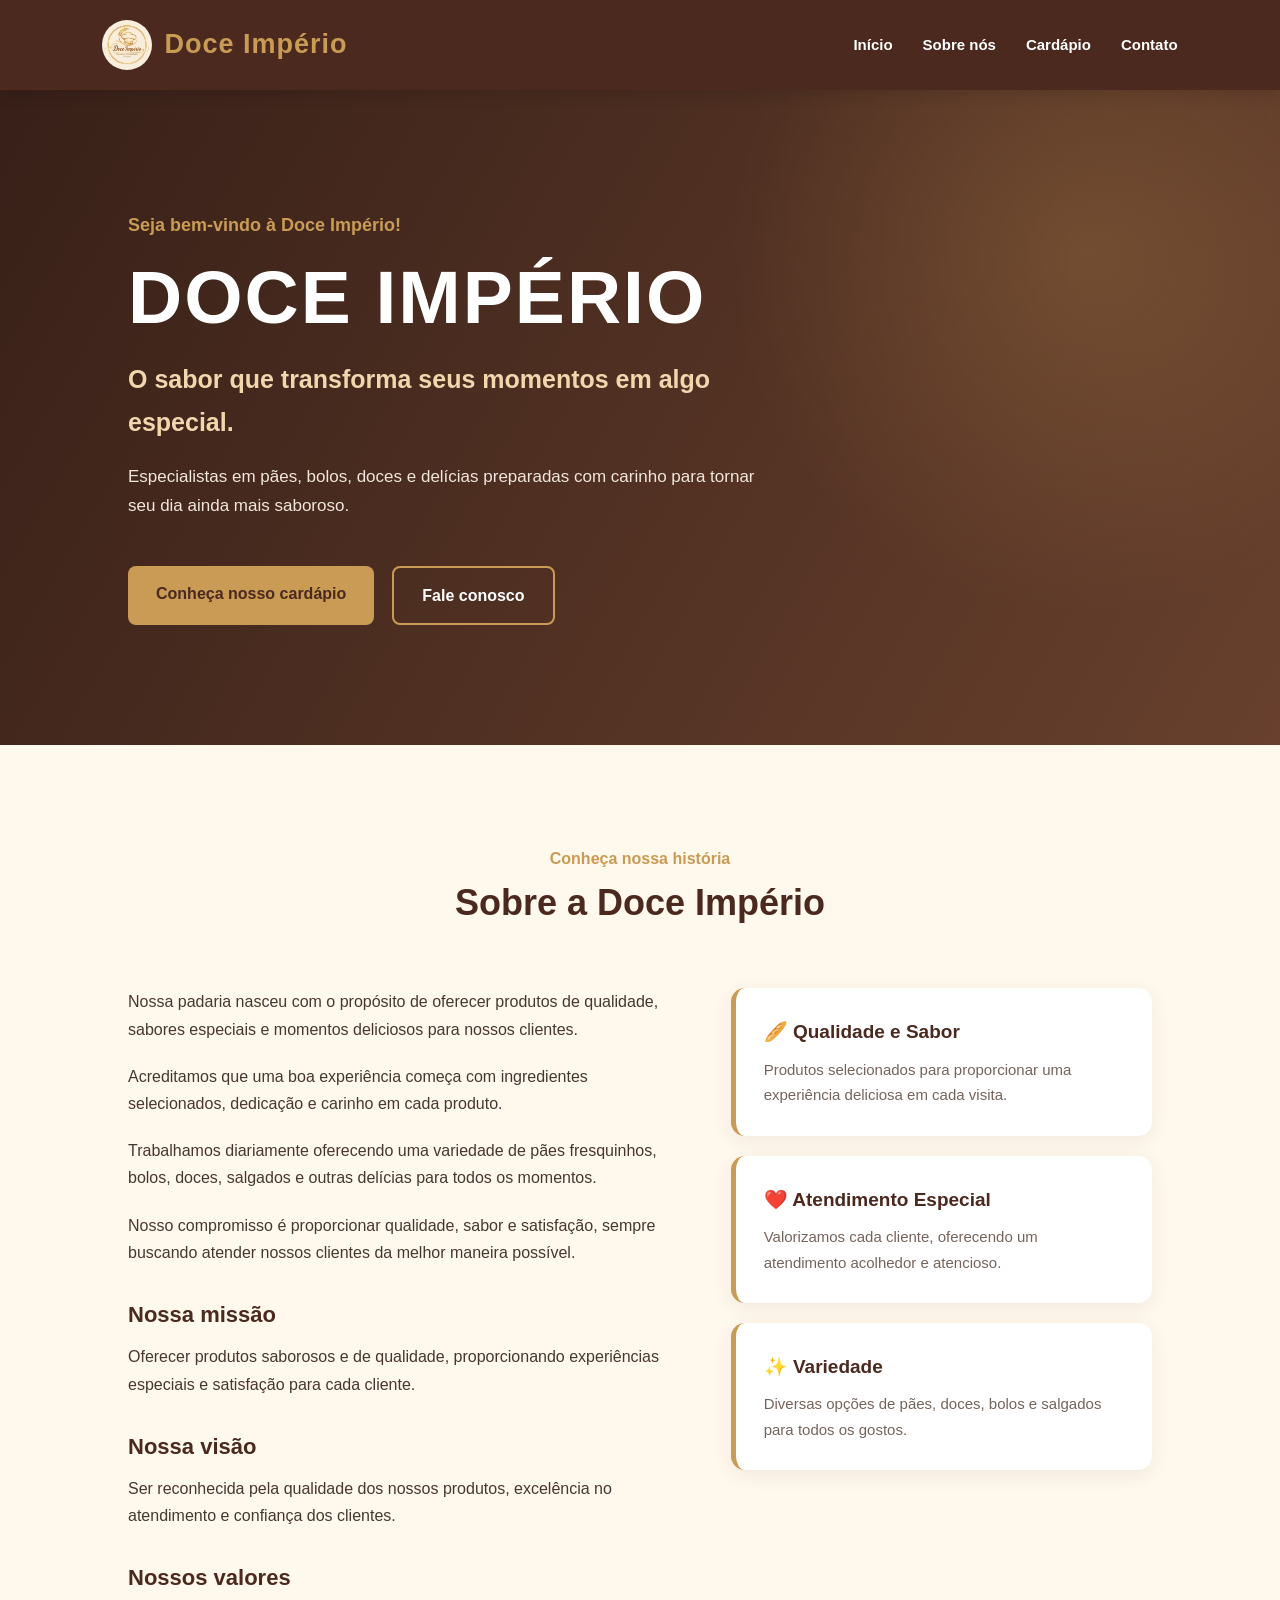
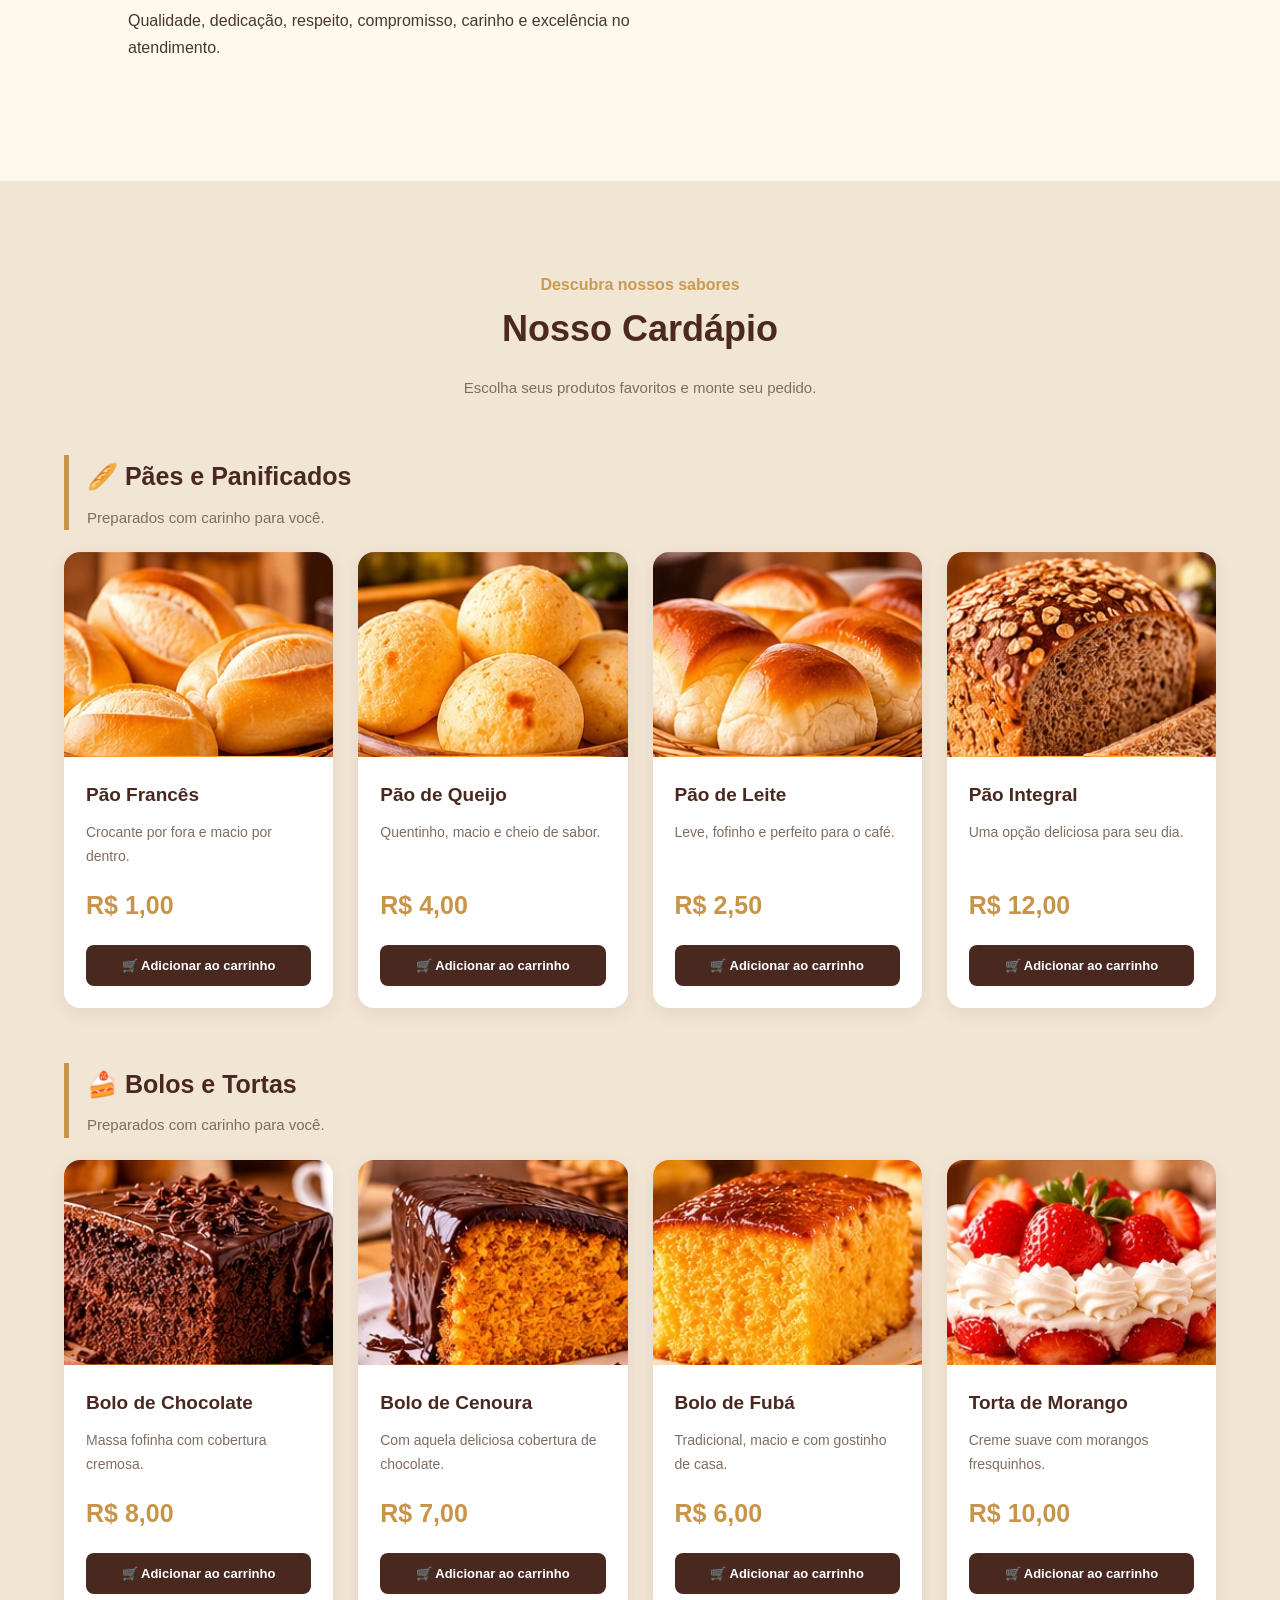
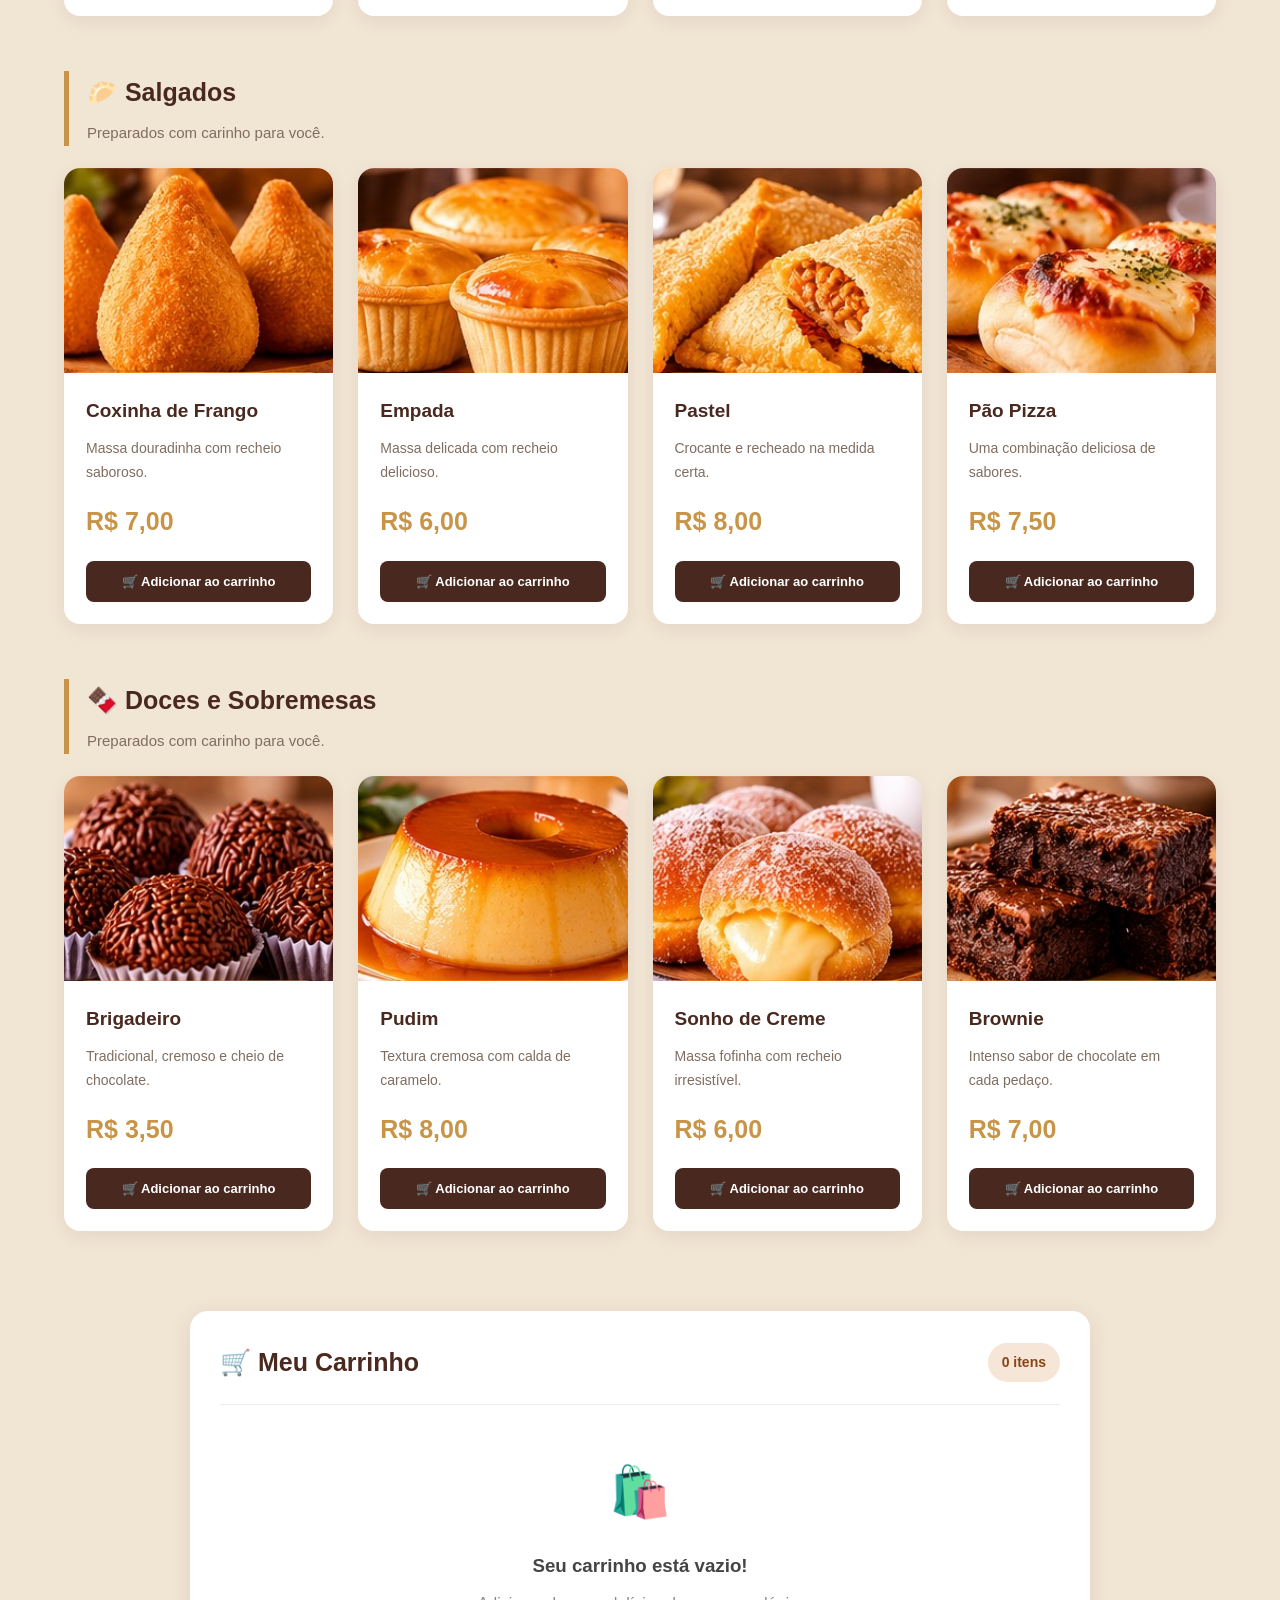
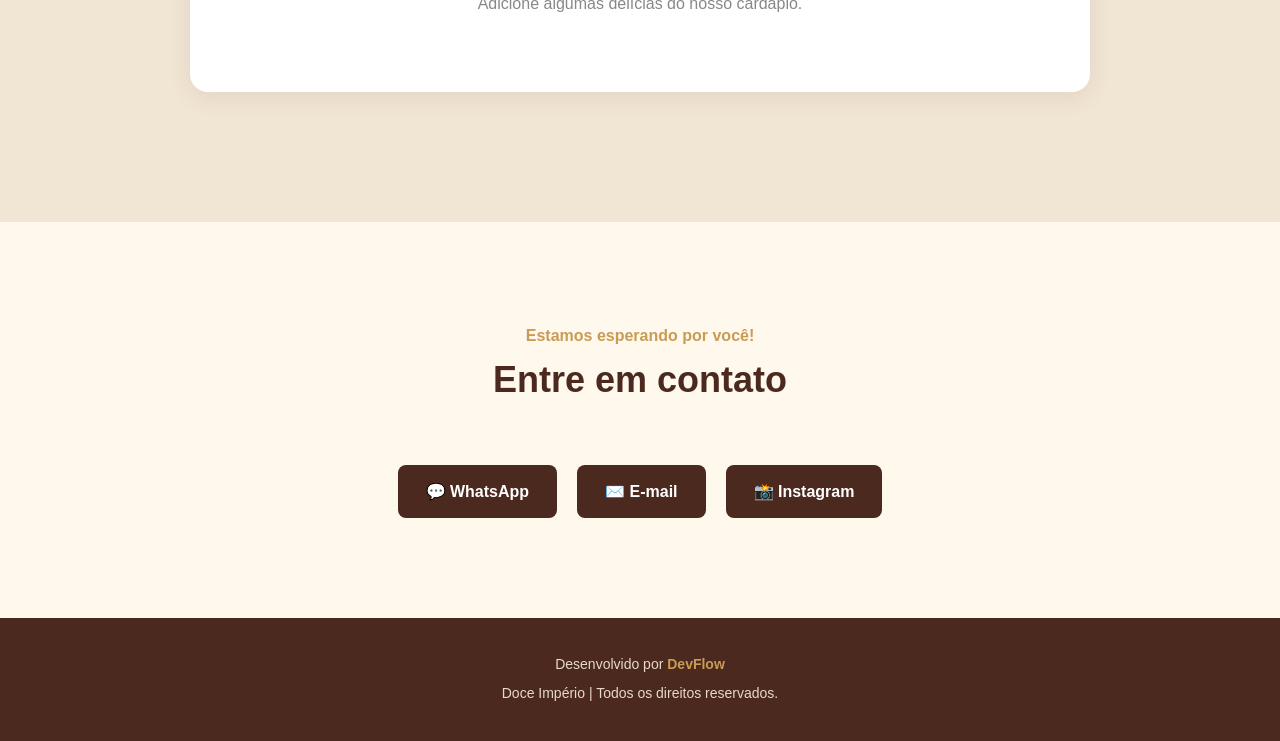
==== commit 33f8b2b8: "Finalizando padaria" ====
--- a/padaria/index.html
+++ b/padaria/index.html
@@ -16,6 +16,11 @@
 
 <body>
 
+
+ <!-- NOTIFICAÇÕES DO CARRINHO -->
+<div id="notificacoes-carrinho"
+class="notificacoes-carrinho">
+</div>
     <!-- MENU -->
     <header>
 
@@ -258,37 +263,47 @@
 
 
 
-        <!-- CONTATO -->
-        <section id="contato" class="contato">
-
-            <div class="titulo-secao">
-
-                <p>Estamos esperando por você!</p>
-
-                <h2>Entre em contato</h2>
-
-            </div>
-
-            <div class="contato-links">
-
-                <a href="https://wa.me/5541998892366">
-                    WhatsApp
-                </a>
-
-                <a href="mailto:Doceimperio@gmail.com">
-                    E-mail
-                </a>
-
-                <a href="https://www.instagram.com/doce_imperio_gourmet_?utm_source=ig_web_button_share_sheet&dlrf=ZDNlZDc0MzIxNw=="></a>
-                    Instagram
-                </a>
-
-
-            </div>
-
-        </section>
-
-    </main>
+        
+<!-- CONTATO -->
+<section id="contato" class="contato">
+
+    <div class="titulo-secao">
+
+        <p>Estamos esperando por você!</p>
+
+        <h2>Entre em contato</h2>
+
+    </div>
+
+    <div class="contato-links">
+
+        <!-- WHATSAPP -->
+        <a
+            href="https://wa.me/5541998892366"
+            target="_blank"
+            rel="noopener noreferrer"
+        >
+            💬 WhatsApp
+        </a>
+
+        <!-- E-MAIL -->
+        <a href="mailto:doceimperio@gmail.com">
+            ✉️ E-mail
+        </a>
+
+        <!-- INSTAGRAM -->
+        <a
+            href="https://www.instagram.com/doce_imperio_gourmet_/"
+            target="_blank"
+            rel="noopener noreferrer"
+        >
+            📸 Instagram
+        </a>
+
+    </div>
+
+</section>
+
 
 
     <!-- RODAPÉ -->
--- a/padaria/style.css
+++ b/padaria/style.css
@@ -959,3 +959,106 @@
     }
 
 }
+
+/* =================================
+   NOTIFICAÇÕES DO CARRINHO
+================================= */
+
+.notificacoes-carrinho {
+    position: fixed;
+    top: 100px;
+    right: 25px;
+    z-index: 9999;
+
+    display: flex;
+    flex-direction: column;
+    gap: 12px;
+
+    width: 340px;
+    max-width: calc(100% - 30px);
+
+    pointer-events: none;
+}
+
+.notificacao-carrinho {
+    display: flex;
+    align-items: center;
+    gap: 13px;
+
+    background: #FFFFFF;
+    color: #49372f;
+
+    padding: 16px 22px;
+    border-radius: 12px;
+
+    border-left: 5px solid #c99b55;
+
+    box-shadow: 0 5px 20px rgba(0, 0, 0, 0.15);
+
+    animation: entrarNotificacao 0.4s ease forwards;
+
+    transition: opacity 0.35s ease,
+                transform 0.35s ease;
+}
+
+.notificacao-carrinho.saindo {
+    opacity: 0;
+    transform: translateX(40px);
+}
+
+.icone-notificacao {
+    min-width: 35px;
+    width: 35px;
+    height: 35px;
+
+    display: flex;
+    align-items: center;
+    justify-content: center;
+
+    background: #c99b55;
+    color: #FFFFFF;
+
+    border-radius: 50%;
+
+    font-size: 20px;
+    font-weight: bold;
+}
+
+.notificacao-carrinho strong {
+    color: #4b291f;
+    font-size: 15px;
+}
+
+.notificacao-carrinho p {
+    color: #806D60;
+    font-size: 13px;
+    margin: 2px 0 0;
+}
+
+@keyframes entrarNotificacao {
+
+    from {
+        opacity: 0;
+        transform: translateX(35px);
+    }
+
+    to {
+        opacity: 1;
+        transform: translateX(0);
+    }
+
+}
+
+/* CELULAR */
+
+@media (max-width: 600px) {
+
+    .notificacoes-carrinho {
+        top: 90px;
+        right: 12px;
+        width: auto;
+        left: 12px;
+        max-width: none;
+    }
+
+}
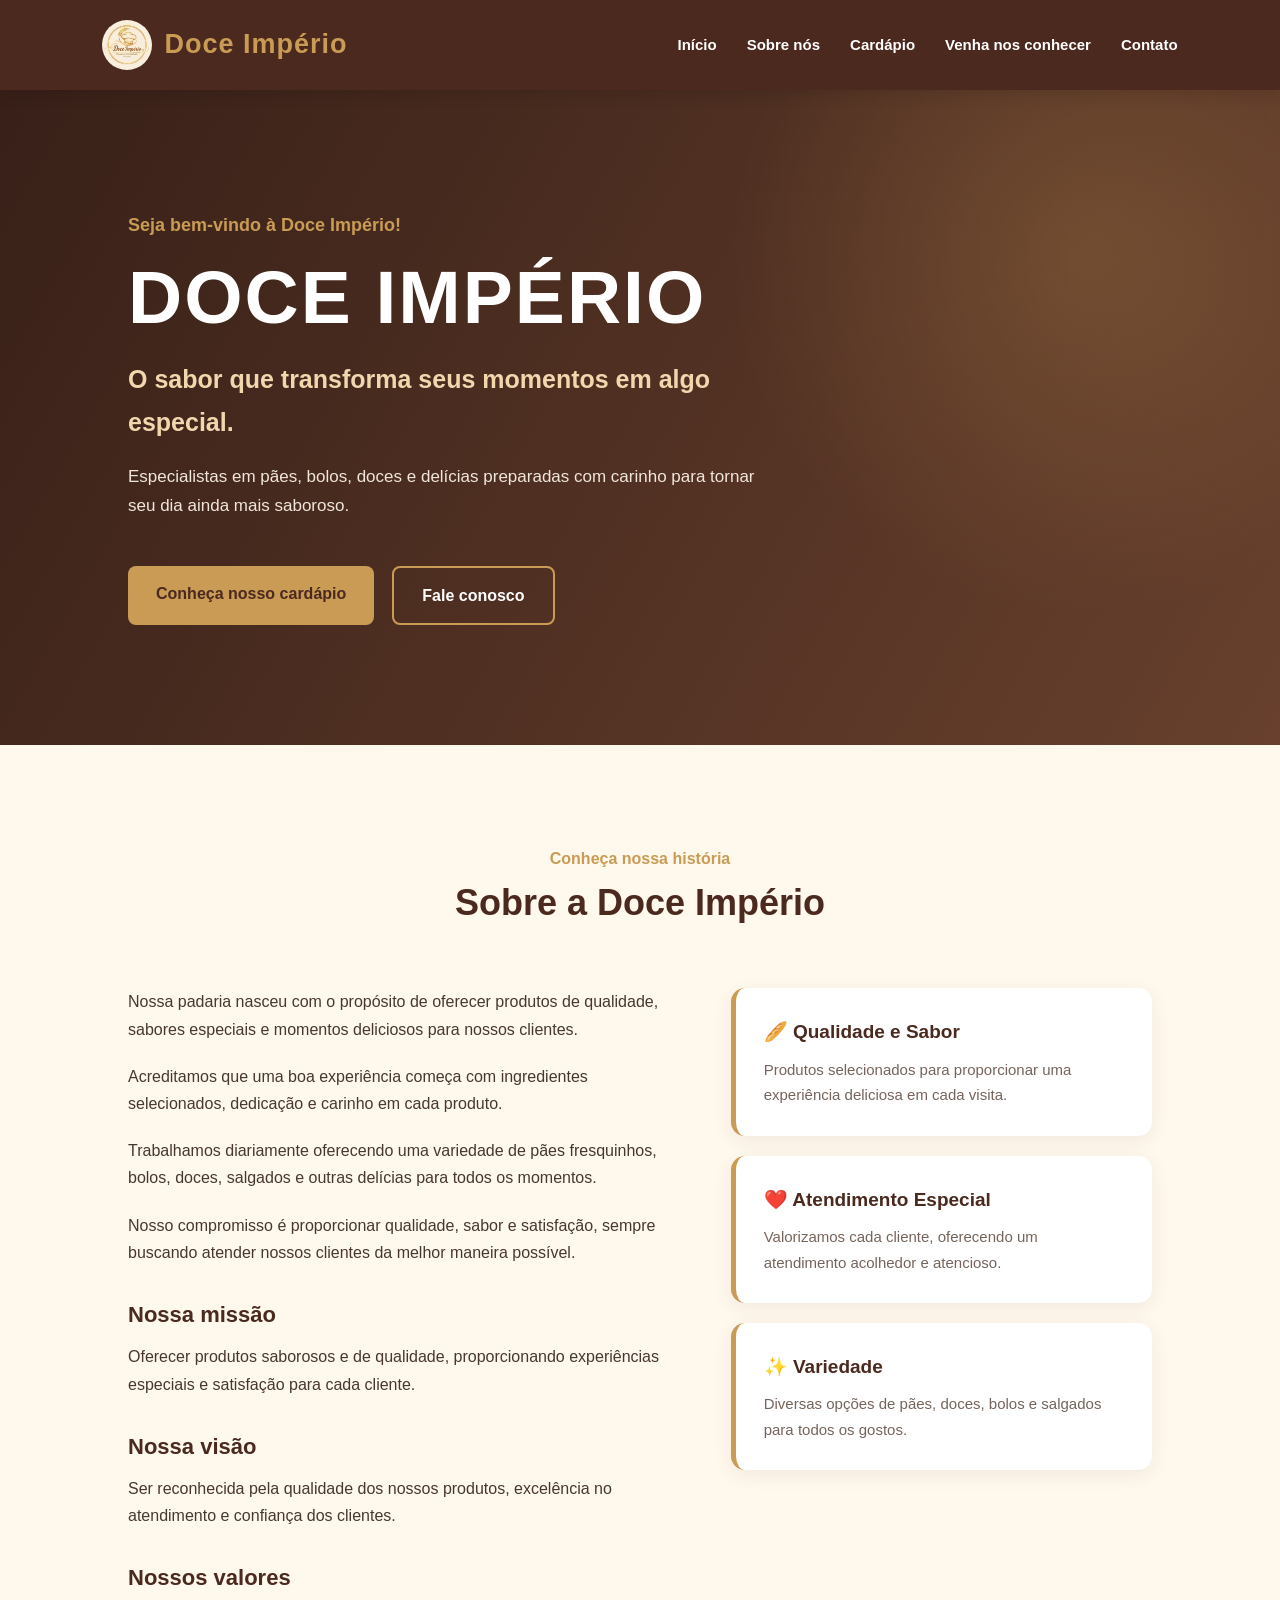
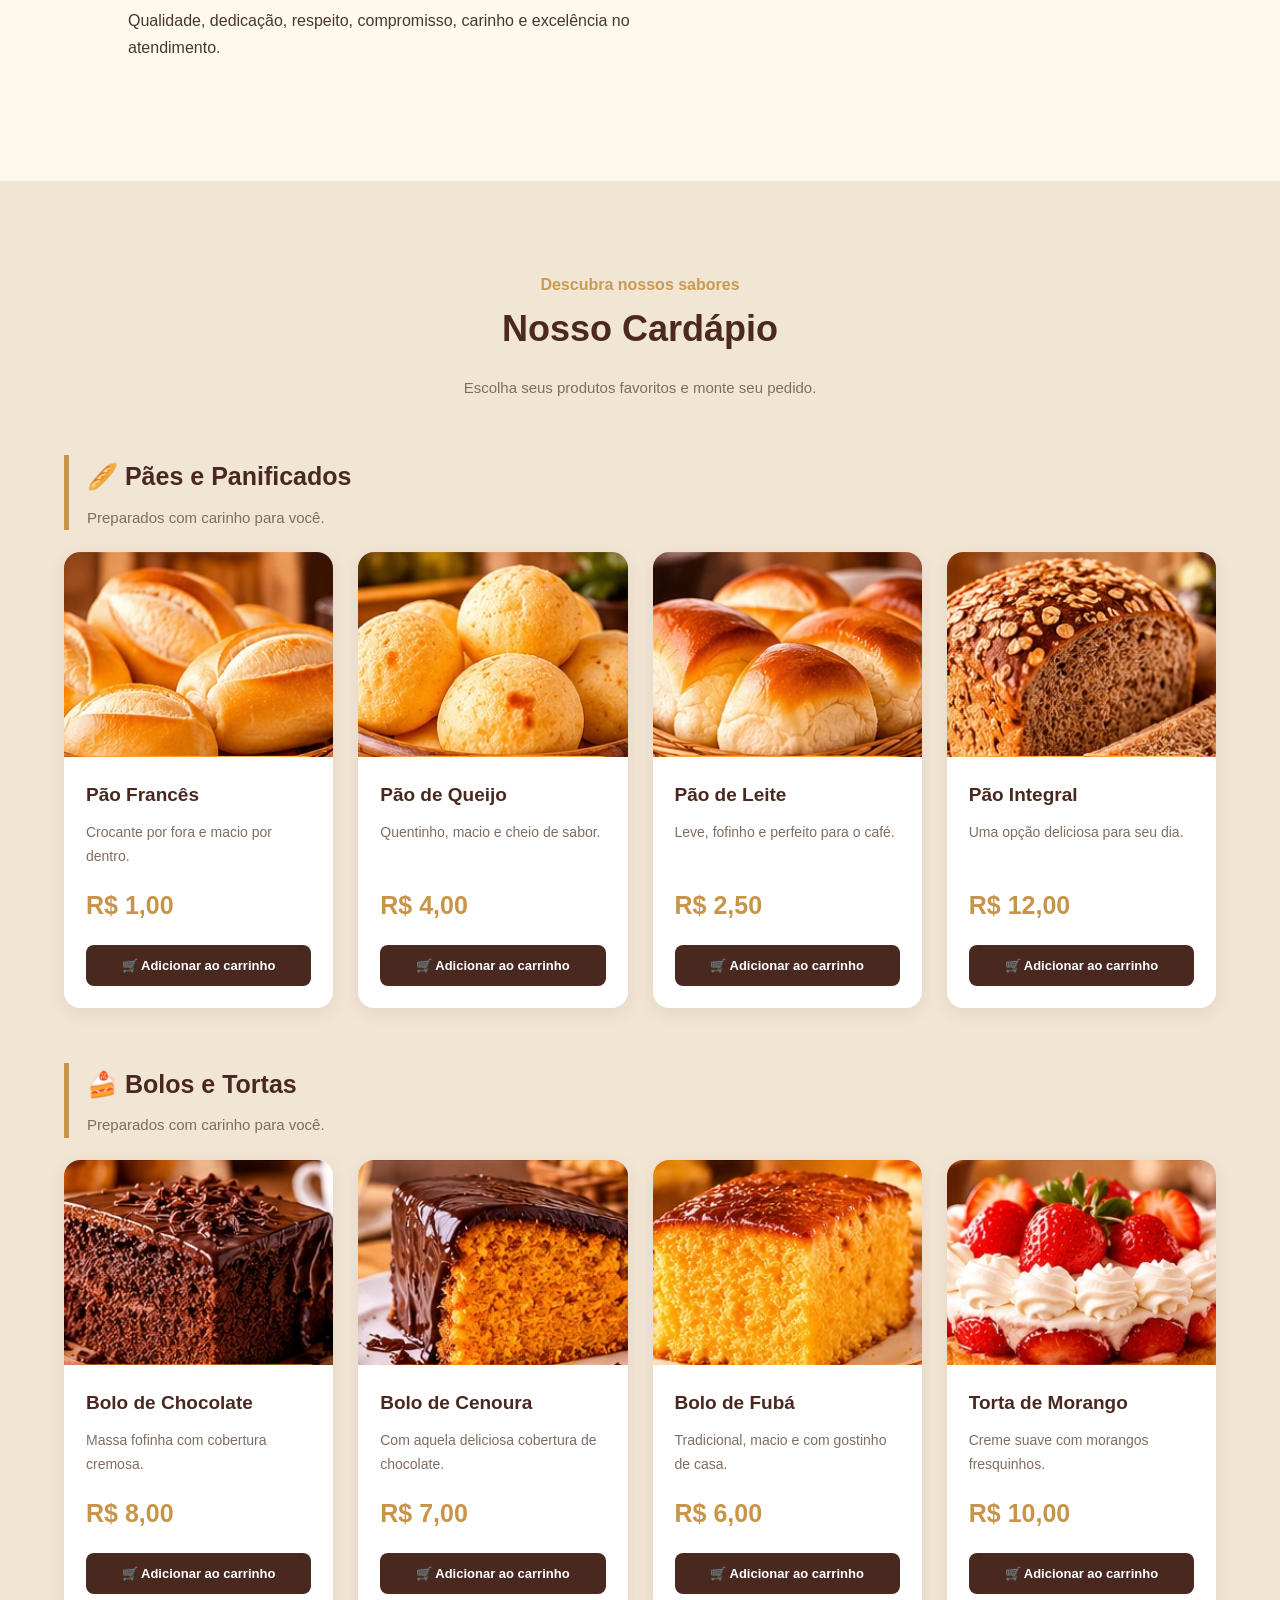
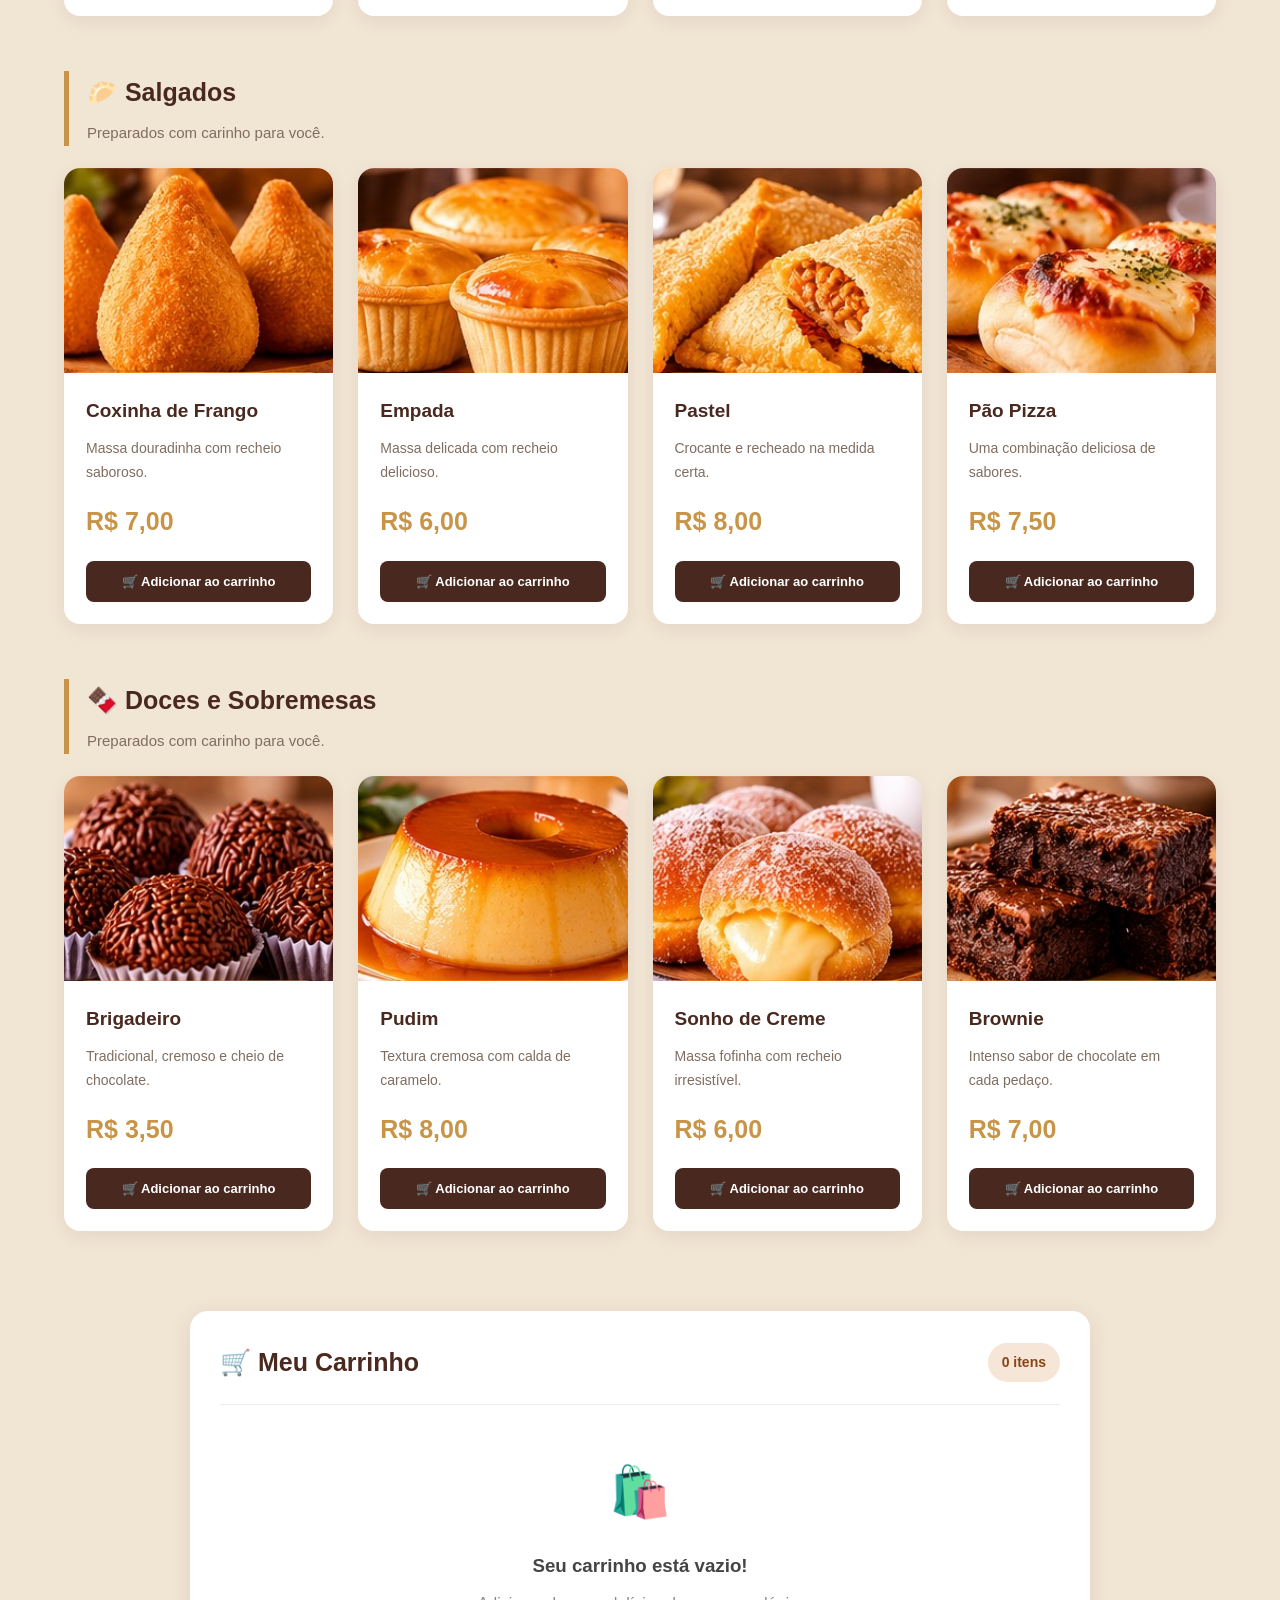
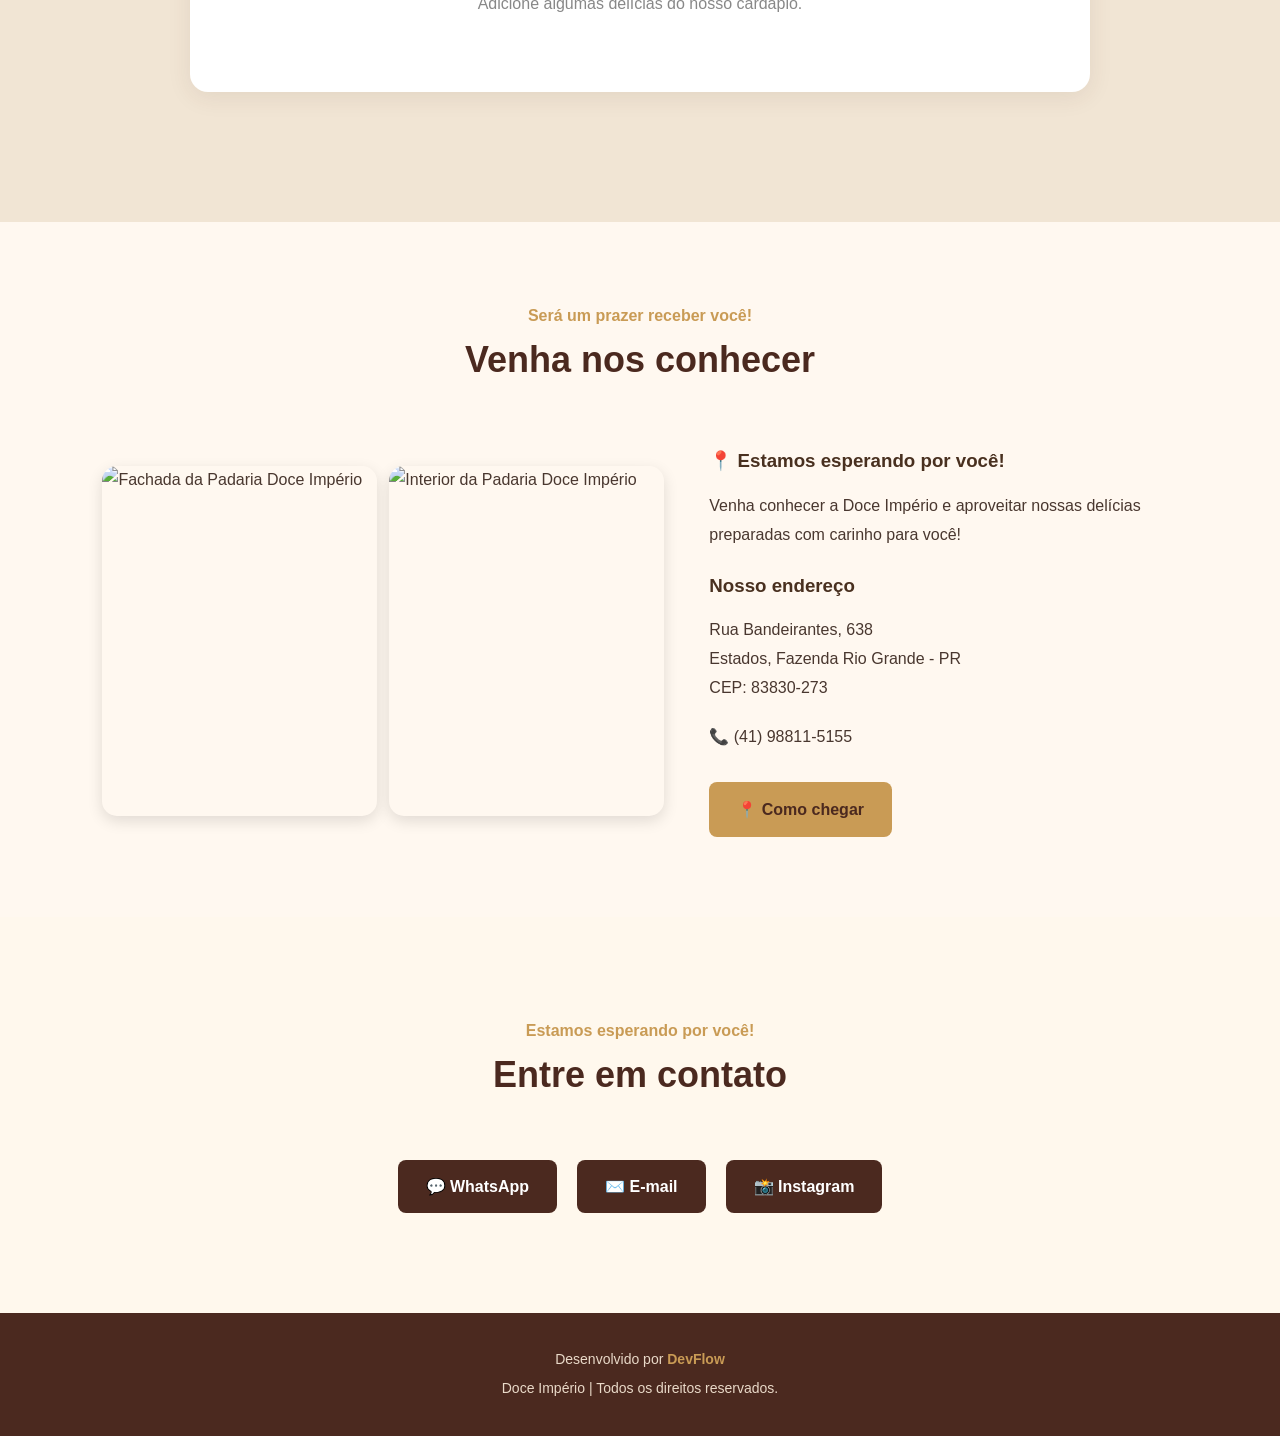
==== commit d243caca: "Finalizando a Padaria" ====
--- a/padaria/index.html
+++ b/padaria/index.html
@@ -7,22 +7,21 @@
     <meta name="viewport" content="width=device-width, initial-scale=1.0">
 
     <title>Doce Império | Padaria</title>
+
     <link rel="stylesheet" href="style.css">
-    <!-- ÍCONE DO SITE -->
-<link rel="icon" type="image/png" href="./android-chrome-192x192.png">
-
-<link rel="apple-touch-icon" href="./android-chrome-192x192.png">
+
+    <link rel="icon" type="image/png" href="./android-chrome-192x192.png">
+    <link rel="apple-touch-icon" href="./android-chrome-192x192.png">
 </head>
 
 <body>
 
-
- <!-- NOTIFICAÇÕES DO CARRINHO -->
-<div id="notificacoes-carrinho"
-class="notificacoes-carrinho">
+<!-- NOTIFICAÇÕES DO CARRINHO -->
+<div id="notificacoes-carrinho" class="notificacoes-carrinho">
 </div>
-    <!-- MENU -->
-    <header>
+
+<!-- MENU -->
+<header>
 
     <div class="logo">
 
@@ -34,293 +33,370 @@
     </div>
 
     <nav>
-            <a href="#inicio">Início</a>
-            <a href="#sobre">Sobre nós</a>
-            <a href="#cardapio">Cardápio</a>
-            <a href="#contato">Contato</a>
-        </nav>
-
-    </header>
-
-    <!-- CONTEÚDO PRINCIPAL -->
-    <main>
-
-        <!-- INÍCIO -->
-        <section id="inicio" class="inicio">
-
-            <div class="inicio-conteudo">
-
-                <p class="apresentacao">
-                    Seja bem-vindo à Doce Império!
-                </p>
-
-                <h1>DOCE IMPÉRIO</h1>
-
-                <h2>
-                    O sabor que transforma seus momentos
-                    em algo especial.
-                </h2>
-
-                <p class="descricao">
-                    Especialistas em pães, bolos, doces e
-                    delícias preparadas com carinho para
-                    tornar seu dia ainda mais saboroso.
-                </p>
-
-            </div>
-
-            <div class="botoes">
-
-                <a href="#cardapio" class="botao">
-                    Conheça nosso cardápio
+        <a href="#inicio">Início</a>
+        <a href="#sobre">Sobre nós</a>
+        <a href="#cardapio">Cardápio</a>
+        <a href="#localizacao">Venha nos conhecer</a>
+        <a href="#contato">Contato</a>
+    </nav>
+
+</header>
+
+<!-- CONTEÚDO PRINCIPAL -->
+<main>
+
+    <!-- INÍCIO -->
+    <section id="inicio" class="inicio">
+
+        <div class="inicio-conteudo">
+
+            <p class="apresentacao">
+                Seja bem-vindo à Doce Império!
+            </p>
+
+            <h1>DOCE IMPÉRIO</h1>
+
+            <h2>
+                O sabor que transforma seus momentos
+                em algo especial.
+            </h2>
+
+            <p class="descricao">
+                Especialistas em pães, bolos, doces e
+                delícias preparadas com carinho para
+                tornar seu dia ainda mais saboroso.
+            </p>
+
+        </div>
+
+        <div class="botoes">
+
+            <a href="#cardapio" class="botao">
+                Conheça nosso cardápio
+            </a>
+
+            <a href="#contato" class="botao botao-secundario">
+                Fale conosco
+            </a>
+
+        </div>
+
+    </section>
+
+
+    <!-- SOBRE A PADARIA -->
+    <section id="sobre" class="sobre">
+
+        <div class="titulo-secao">
+
+            <p>Conheça nossa história</p>
+
+            <h2>Sobre a Doce Império</h2>
+
+        </div>
+
+        <div class="sobre-conteudo">
+
+            <div class="sobre-texto">
+
+                <p>
+                    Nossa padaria nasceu com o propósito
+                    de oferecer produtos de qualidade,
+                    sabores especiais e momentos
+                    deliciosos para nossos clientes.
+                </p>
+
+                <p>
+                    Acreditamos que uma boa experiência
+                    começa com ingredientes selecionados,
+                    dedicação e carinho em cada produto.
+                </p>
+
+                <p>
+                    Trabalhamos diariamente oferecendo
+                    uma variedade de pães fresquinhos,
+                    bolos, doces, salgados e outras
+                    delícias para todos os momentos.
+                </p>
+
+                <p>
+                    Nosso compromisso é proporcionar
+                    qualidade, sabor e satisfação,
+                    sempre buscando atender nossos
+                    clientes da melhor maneira possível.
+                </p>
+
+                <h3>Nossa missão</h3>
+
+                <p>
+                    Oferecer produtos saborosos e de
+                    qualidade, proporcionando experiências
+                    especiais e satisfação para cada cliente.
+                </p>
+
+                <h3>Nossa visão</h3>
+
+                <p>
+                    Ser reconhecida pela qualidade dos
+                    nossos produtos, excelência no
+                    atendimento e confiança dos clientes.
+                </p>
+
+                <h3>Nossos valores</h3>
+
+                <p>
+                    Qualidade, dedicação, respeito,
+                    compromisso, carinho e excelência
+                    no atendimento.
+                </p>
+
+            </div>
+
+            <!-- DIFERENCIAIS -->
+            <div class="habilidades">
+
+                <div class="habilidade">
+
+                    <h3>🥖 Qualidade e Sabor</h3>
+
+                    <p>
+                        Produtos selecionados para
+                        proporcionar uma experiência
+                        deliciosa em cada visita.
+                    </p>
+
+                </div>
+
+                <div class="habilidade">
+
+                    <h3>❤️ Atendimento Especial</h3>
+
+                    <p>
+                        Valorizamos cada cliente,
+                        oferecendo um atendimento
+                        acolhedor e atencioso.
+                    </p>
+
+                </div>
+
+                <div class="habilidade">
+
+                    <h3>✨ Variedade</h3>
+
+                    <p>
+                        Diversas opções de pães,
+                        doces, bolos e salgados
+                        para todos os gostos.
+                    </p>
+
+                </div>
+
+            </div>
+
+        </div>
+
+    </section>
+
+
+    <!-- CARDÁPIO -->
+    <section id="cardapio" class="projetos-secao">
+
+        <div class="titulo-secao">
+
+            <p>Descubra nossos sabores</p>
+
+            <h2>Nosso Cardápio</h2>
+
+            <span class="subtitulo-cardapio">
+                Escolha seus produtos favoritos e monte seu pedido.
+            </span>
+
+        </div>
+
+        <!-- PRODUTOS GERADOS PELO JAVASCRIPT -->
+        <div id="lista-produtos"></div>
+
+        <!-- CARRINHO -->
+        <section id="carrinho" class="carrinho-container">
+
+            <div class="carrinho-titulo">
+
+                <h2>🛒 Meu Carrinho</h2>
+
+                <span id="carrinho-contador">0 itens</span>
+
+            </div>
+
+            <div id="carrinho-vazio" class="carrinho-vazio">
+
+                <span>🛍️</span>
+
+                <h3>Seu carrinho está vazio!</h3>
+
+                <p>Adicione algumas delícias do nosso cardápio.</p>
+
+            </div>
+
+            <div id="carrinho-itens"></div>
+
+            <div id="carrinho-resumo" class="carrinho-resumo">
+
+                <div class="resumo-linha">
+
+                    <span>Subtotal:</span>
+
+                    <strong id="subtotal">R$ 0,00</strong>
+
+                </div>
+
+                <div class="resumo-linha total">
+
+                    <span>Total do pedido:</span>
+
+                    <strong id="total">R$ 0,00</strong>
+
+                </div>
+
+                <p class="aviso-pagamento">
+                    O pagamento será combinado diretamente pelo WhatsApp.
+                </p>
+
+                <button id="finalizar-pedido" class="botao-finalizar">
+                    Finalizar pedido pelo WhatsApp
+                </button>
+
+                <button id="limpar-carrinho" class="botao-limpar">
+                    Limpar carrinho
+                </button>
+
+            </div>
+
+        </section>
+
+    </section>
+
+
+    <!-- VENHA NOS CONHECER -->
+    <section id="localizacao" class="localizacao">
+
+        <div class="titulo-secao">
+
+            <p>Será um prazer receber você!</p>
+
+            <h2>Venha nos conhecer</h2>
+
+        </div>
+
+        <div class="localizacao-conteudo">
+
+            <!-- GALERIA DE FOTOS -->
+            <div class="galeria-loja">
+
+                <img src="./fachada-loja.jpg"
+                     alt="Fachada da Padaria Doce Império">
+
+                <img src="./interior-loja.jpg"
+                     alt="Interior da Padaria Doce Império">
+
+            </div>
+
+            <!-- INFORMAÇÕES DA LOJA -->
+            <div class="localizacao-texto">
+
+                <h3>📍 Estamos esperando por você!</h3>
+
+                <p>
+                    Venha conhecer a Doce Império e
+                    aproveitar nossas delícias preparadas
+                    com carinho para você!
+                </p>
+
+                <h3>Nosso endereço</h3>
+
+                <p>
+                    Rua Bandeirantes, 638<br>
+                    Estados, Fazenda Rio Grande - PR<br>
+                    CEP: 83830-273
+                </p>
+
+                <p>
+                    📞 (41) 98811-5155
+                </p>
+
+                <a
+                    href="https://www.google.com/maps/search/?api=1&query=Rua+Bandeirantes+638+Estados+Fazenda+Rio+Grande+PR+83830-273"
+                    target="_blank"
+                    rel="noopener noreferrer"
+                    class="botao"
+                >
+                    📍 Como chegar
                 </a>
 
-                <a href="#contato" class="botao botao-secundario">
-                    Fale conosco
-                </a>
-
-            </div>
-
-        </section>
-
-
-        <!-- SOBRE A PADARIA -->
-        <section id="sobre" class="sobre">
-
-            <div class="titulo-secao">
-
-                <p>Conheça nossa história</p>
-
-                <h2>Sobre a Doce Império</h2>
-
-            </div>
-
-            <div class="sobre-conteudo">
-
-                <div class="sobre-texto">
-
-                    <p>
-                        Nossa padaria nasceu com o propósito
-                        de oferecer produtos de qualidade,
-                        sabores especiais e momentos
-                        deliciosos para nossos clientes.
-                    </p>
-
-                    <p>
-                        Acreditamos que uma boa experiência
-                        começa com ingredientes selecionados,
-                        dedicação e carinho em cada produto.
-                    </p>
-
-                    <p>
-                        Trabalhamos diariamente oferecendo
-                        uma variedade de pães fresquinhos,
-                        bolos, doces, salgados e outras
-                        delícias para todos os momentos.
-                    </p>
-
-                    <p>
-                        Nosso compromisso é proporcionar
-                        qualidade, sabor e satisfação,
-                        sempre buscando atender nossos
-                        clientes da melhor maneira possível.
-                    </p>
-
-                    <h3>Nossa missão</h3>
-
-                    <p>
-                        Oferecer produtos saborosos e de
-                        qualidade, proporcionando experiências
-                        especiais e satisfação para cada cliente.
-                    </p>
-
-                    <h3>Nossa visão</h3>
-
-                    <p>
-                        Ser reconhecida pela qualidade dos
-                        nossos produtos, excelência no
-                        atendimento e confiança dos clientes.
-                    </p>
-
-                    <h3>Nossos valores</h3>
-
-                    <p>
-                        Qualidade, dedicação, respeito,
-                        compromisso, carinho e excelência
-                        no atendimento.
-                    </p>
-
-                </div>
-
-                <!-- DIFERENCIAIS -->
-                <div class="habilidades">
-
-                    <div class="habilidade">
-
-                        <h3>🥖 Qualidade e Sabor</h3>
-
-                        <p>
-                            Produtos selecionados para
-                            proporcionar uma experiência
-                            deliciosa em cada visita.
-                        </p>
-
-                    </div>
-
-                    <div class="habilidade">
-
-                        <h3>❤️ Atendimento Especial</h3>
-
-                        <p>
-                            Valorizamos cada cliente,
-                            oferecendo um atendimento
-                            acolhedor e atencioso.
-                        </p>
-
-                    </div>
-
-                    <div class="habilidade">
-
-                        <h3>✨ Variedade</h3>
-
-                        <p>
-                            Diversas opções de pães,
-                            doces, bolos e salgados
-                            para todos os gostos.
-                        </p>
-
-                    </div>
-
-                </div>
-
-            </div>
-
-        </section>
-
-
-        
-
-<!-- CARDÁPIO -->
-<section id="cardapio" class="projetos-secao">
-
-    <div class="titulo-secao">
-        <p>Descubra nossos sabores</p>
-        <h2>Nosso Cardápio</h2>
-        <span class="subtitulo-cardapio">
-            Escolha seus produtos favoritos e monte seu pedido.
-        </span>
-    </div>
-
-    <!-- PRODUTOS GERADOS PELO JAVASCRIPT -->
-    <div id="lista-produtos"></div>
-
-    <!-- CARRINHO -->
-    <section id="carrinho" class="carrinho-container">
-
-        <div class="carrinho-titulo">
-            <h2>🛒 Meu Carrinho</h2>
-            <span id="carrinho-contador">0 itens</span>
-        </div>
-
-        <div id="carrinho-vazio" class="carrinho-vazio">
-            <span>🛍️</span>
-            <h3>Seu carrinho está vazio!</h3>
-            <p>Adicione algumas delícias do nosso cardápio.</p>
-        </div>
-
-        <div id="carrinho-itens"></div>
-
-        <div id="carrinho-resumo" class="carrinho-resumo">
-
-            <div class="resumo-linha">
-                <span>Subtotal:</span>
-                <strong id="subtotal">R$ 0,00</strong>
-            </div>
-
-            <div class="resumo-linha total">
-                <span>Total do pedido:</span>
-                <strong id="total">R$ 0,00</strong>
-            </div>
-
-            <p class="aviso-pagamento">
-                O pagamento será combinado diretamente pelo WhatsApp.
-            </p>
-
-            <button id="finalizar-pedido" class="botao-finalizar">
-                Finalizar pedido pelo WhatsApp
-            </button>
-
-            <button id="limpar-carrinho" class="botao-limpar">
-                Limpar carrinho
-            </button>
+            </div>
 
         </div>
 
     </section>
 
-</section>
-
-
-
-
-        
-<!-- CONTATO -->
-<section id="contato" class="contato">
-
-    <div class="titulo-secao">
-
-        <p>Estamos esperando por você!</p>
-
-        <h2>Entre em contato</h2>
-
-    </div>
-
-    <div class="contato-links">
-
-        <!-- WHATSAPP -->
-        <a
-            href="https://wa.me/5541998892366"
-            target="_blank"
-            rel="noopener noreferrer"
-        >
-            💬 WhatsApp
-        </a>
-
-        <!-- E-MAIL -->
-        <a href="mailto:doceimperio@gmail.com">
-            ✉️ E-mail
-        </a>
-
-        <!-- INSTAGRAM -->
-        <a
-            href="https://www.instagram.com/doce_imperio_gourmet_/"
-            target="_blank"
-            rel="noopener noreferrer"
-        >
-            📸 Instagram
-        </a>
-
-    </div>
-
-</section>
-
-
-
-    <!-- RODAPÉ -->
-    <footer>
-
-        <p>
-            Desenvolvido por
-            <a href="https://look.devlook.xyz">DevFlow</a>
-        </p>
-
-        <p>
-            Doce Império | Todos os direitos reservados.
-        </p>
-
-    </footer>
-
-    <script src="script.js"></script>
+
+    <!-- CONTATO -->
+    <section id="contato" class="contato">
+
+        <div class="titulo-secao">
+
+            <p>Estamos esperando por você!</p>
+
+            <h2>Entre em contato</h2>
+
+        </div>
+
+        <div class="contato-links">
+
+            <!-- WHATSAPP -->
+            <a
+                href="https://wa.me/5541988115155"
+                target="_blank"
+                rel="noopener noreferrer"
+            >
+                💬 WhatsApp
+            </a>
+
+            <!-- E-MAIL -->
+            <a href="mailto:doceimperio@gmail.com">
+                ✉️ E-mail
+            </a>
+
+            <!-- INSTAGRAM -->
+            <a
+                href="https://www.instagram.com/doce_imperio_gourmet_/"
+                target="_blank"
+                rel="noopener noreferrer"
+            >
+                📸 Instagram
+            </a>
+
+        </div>
+
+    </section>
+
+</main>
+
+
+<!-- RODAPÉ -->
+<footer>
+
+    <p>
+        Desenvolvido por
+        <a href="https://look.devlook.xyz">DevFlow</a>
+    </p>
+
+    <p>
+        Doce Império | Todos os direitos reservados.
+    </p>
+
+</footer>
+
+<script src="script.js"></script>
+
 </body>
-
 </html>
--- a/padaria/style.css
+++ b/padaria/style.css
@@ -1062,3 +1062,82 @@
     }
 
 }
+
+/* ============================= */
+/* VENHA NOS CONHECER */
+/* ============================= */
+
+.localizacao {
+    padding: 80px 8%;
+    background: #fff8f0;
+}
+
+.localizacao-conteudo {
+    display: flex;
+    align-items: center;
+    gap: 45px;
+    max-width: 1100px;
+    margin: 40px auto 0;
+}
+
+.galeria-loja {
+    flex: 1.2;
+    display: grid;
+    grid-template-columns: 1fr 1fr;
+    gap: 12px;
+}
+
+.galeria-loja img {
+    width: 100%;
+    height: 350px;
+    object-fit: cover;
+    border-radius: 15px;
+    box-shadow: 0 5px 15px rgba(0,0,0,0.12);
+}
+
+.localizacao-texto {
+    flex: 1;
+}
+
+.localizacao-texto h3 {
+    margin-bottom: 15px;
+    color: #49301f;
+}
+
+.localizacao-texto p {
+    font-size: 16px;
+    line-height: 1.8;
+    margin-bottom: 20px;
+}
+
+.localizacao-texto .botao {
+    display: inline-block;
+    text-decoration: none;
+    margin-top: 10px;
+}
+
+
+/* ============================= */
+/* RESPONSIVIDADE */
+/* ============================= */
+
+@media (max-width: 768px) {
+
+    .localizacao-conteudo {
+        flex-direction: column;
+    }
+
+    .galeria-loja {
+        width: 100%;
+        grid-template-columns: 1fr;
+    }
+
+    .galeria-loja img {
+        height: 250px;
+    }
+
+    .localizacao-texto {
+        width: 100%;
+    }
+
+}
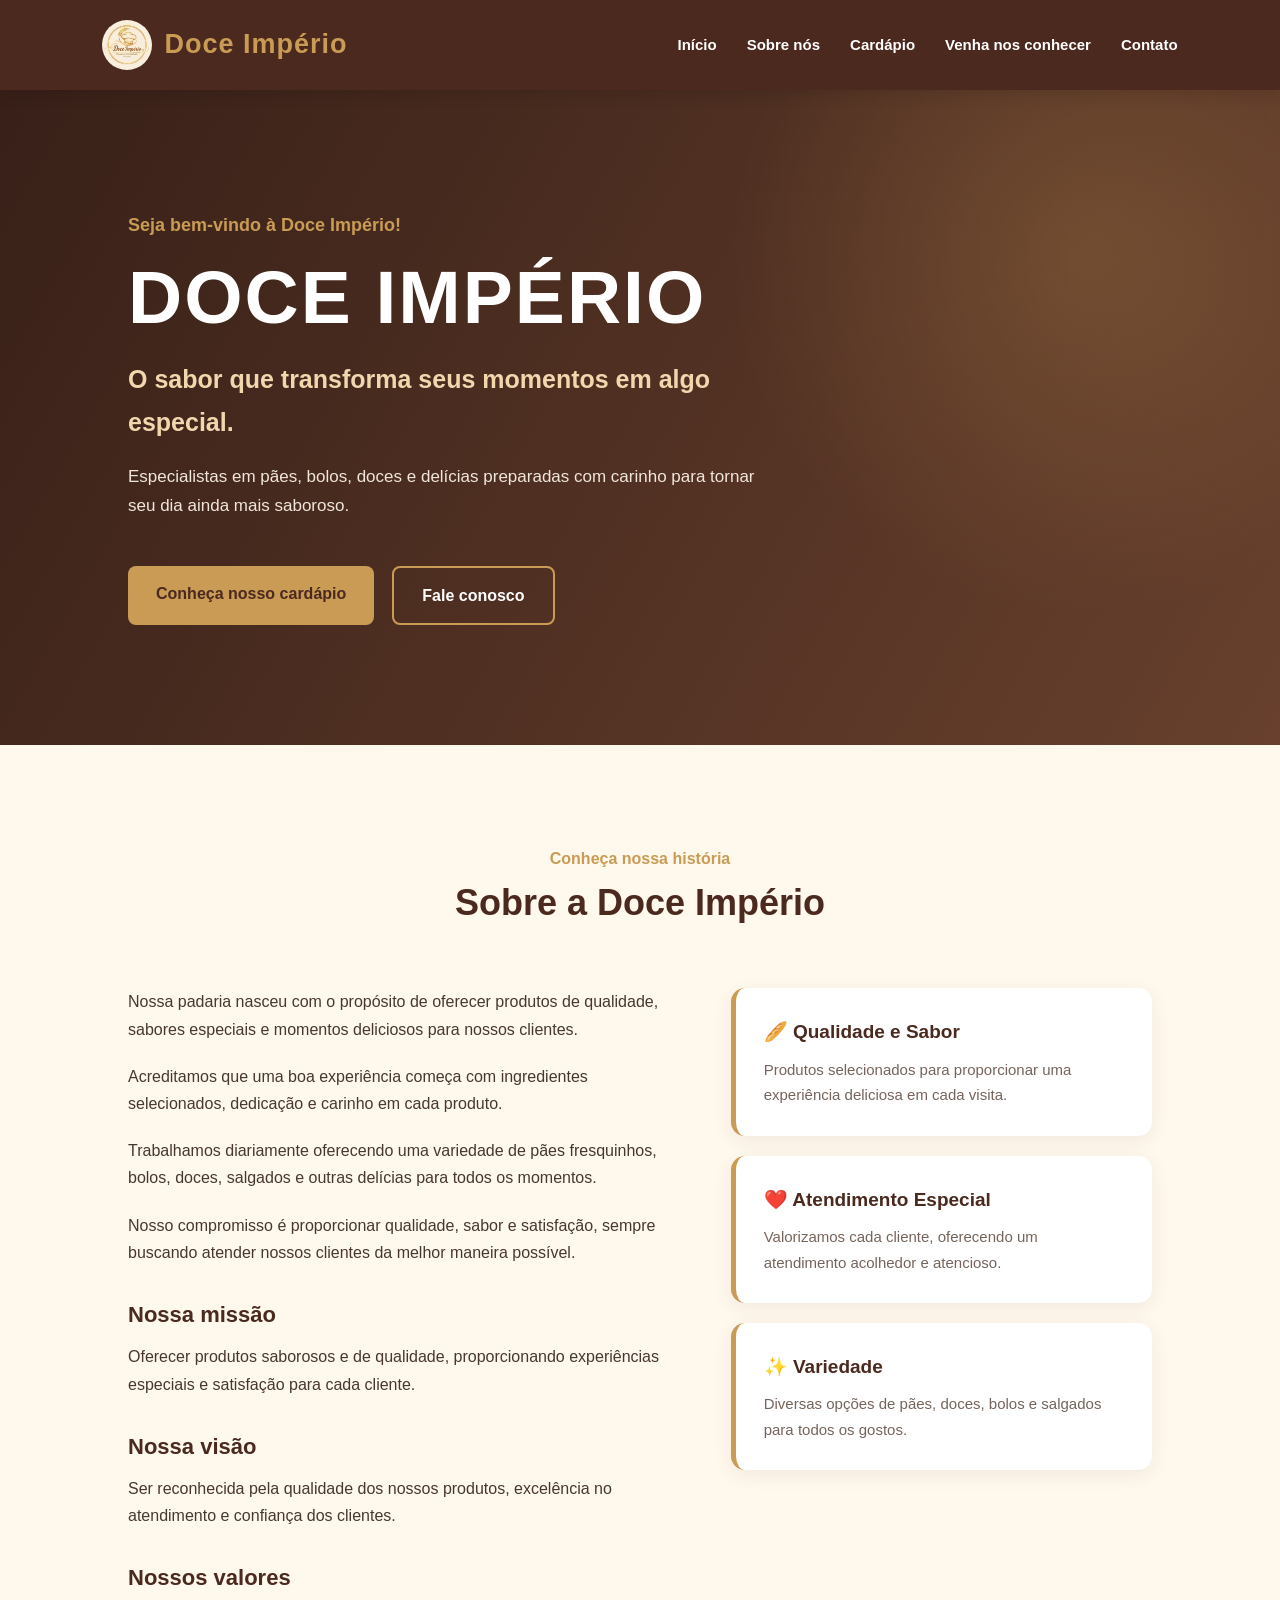
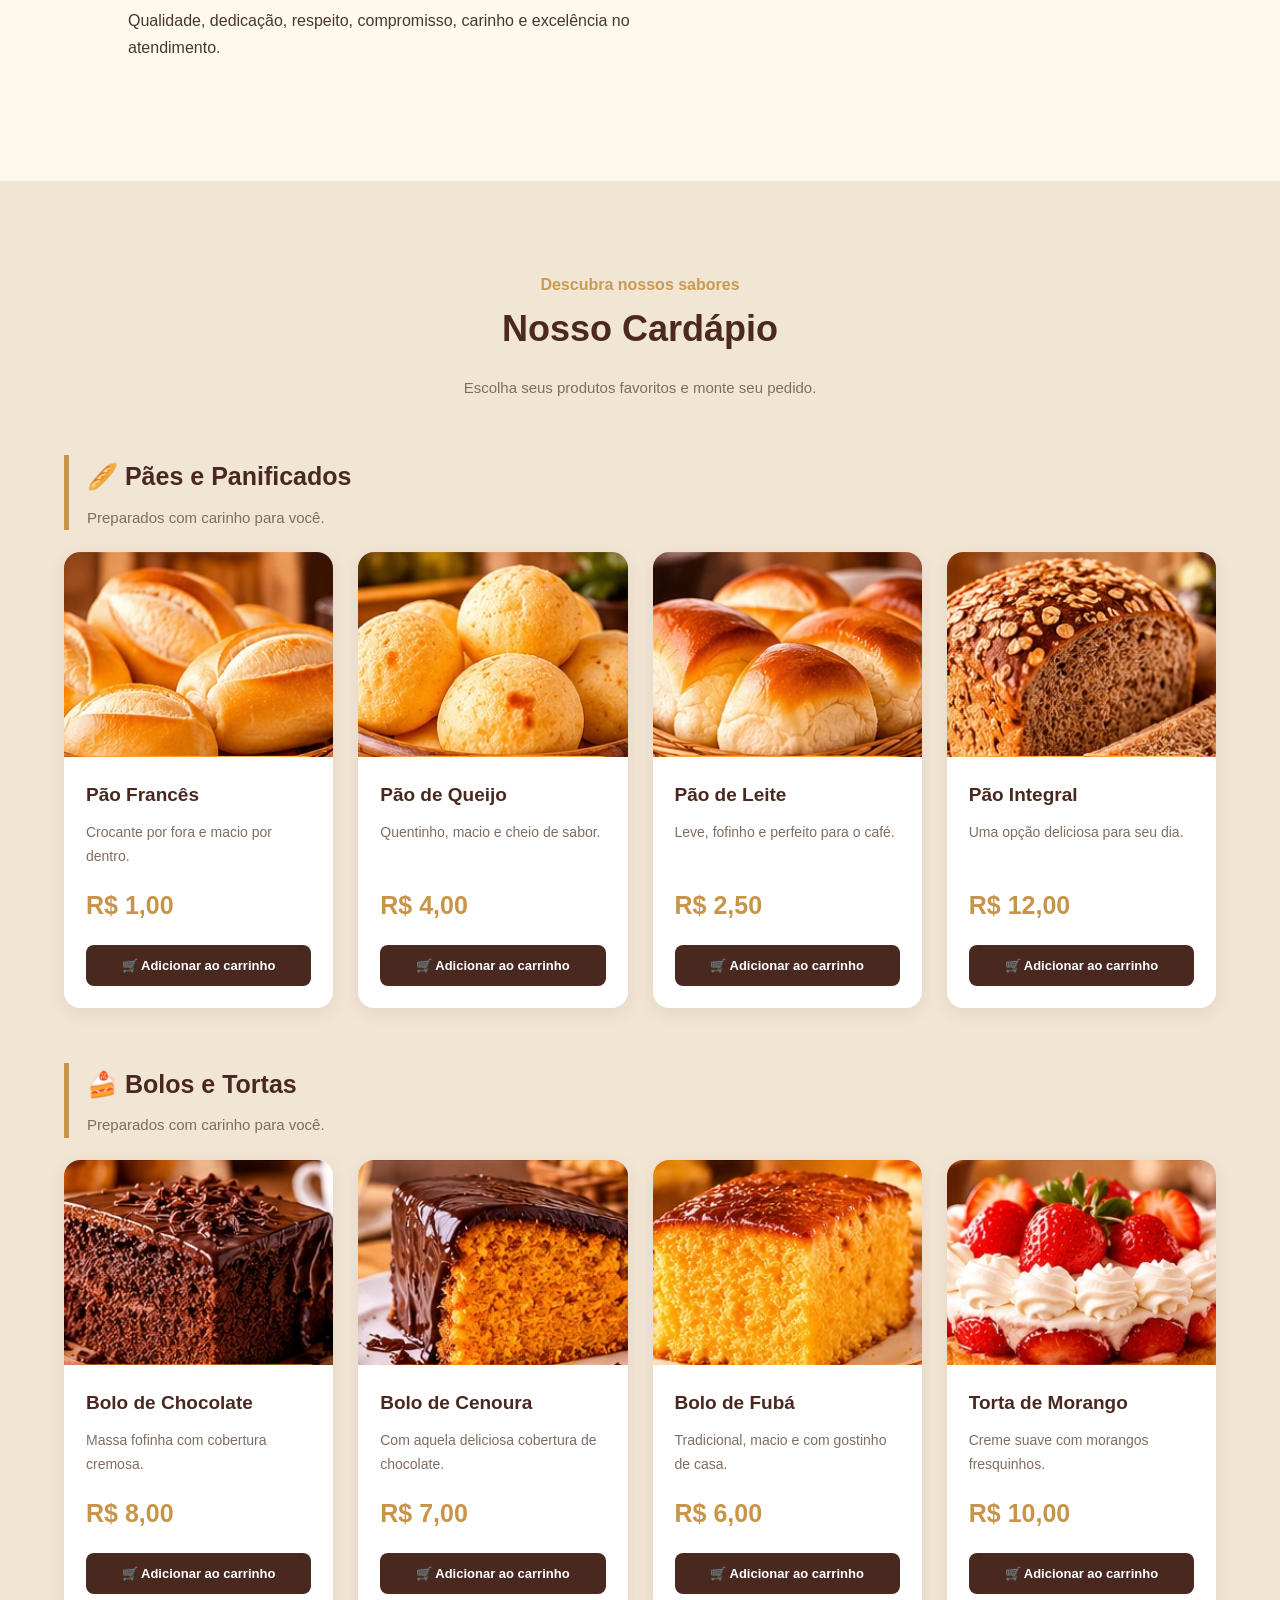
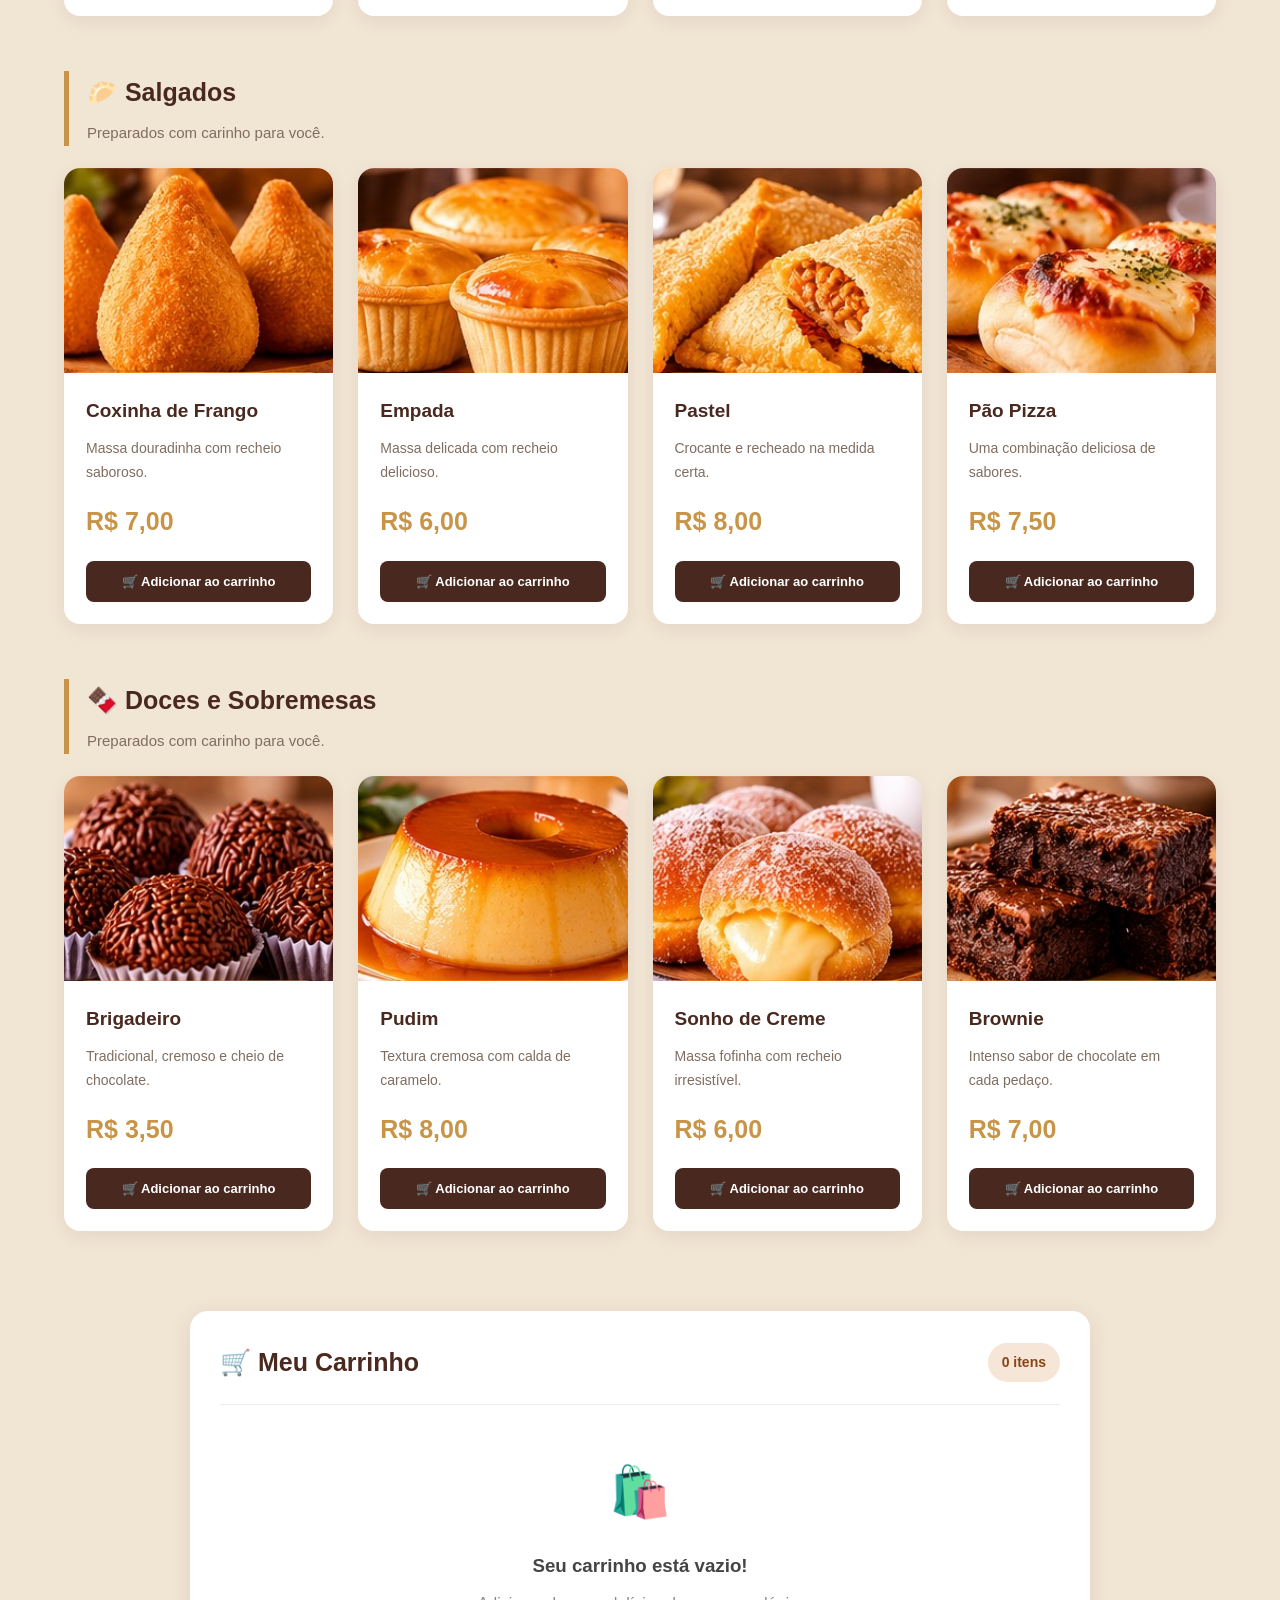
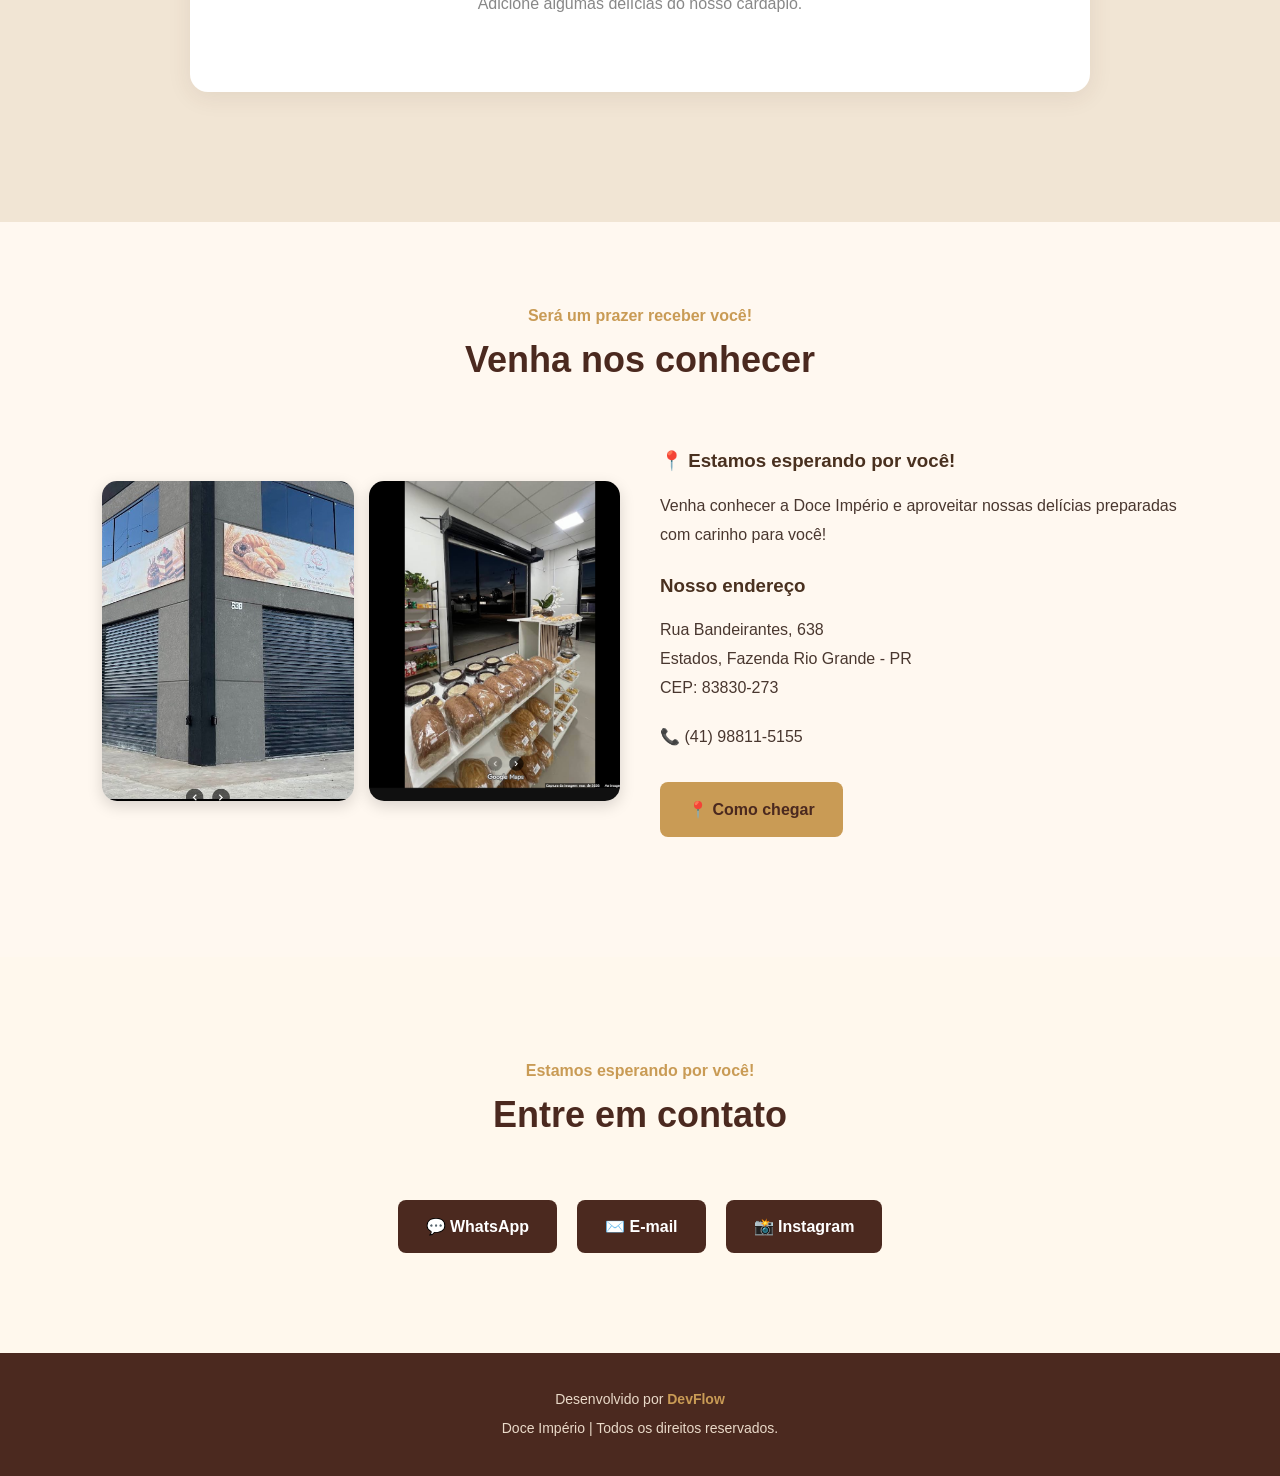
==== commit 18c7c1e3: "finalizando um pouco mais" ====
--- a/padaria/index.html
+++ b/padaria/index.html
@@ -292,10 +292,10 @@
             <!-- GALERIA DE FOTOS -->
             <div class="galeria-loja">
 
-                <img src="./fachada-loja.jpg"
+                <img src="../padaria/imagens/PARTE DA FRENTE.jpg "
                      alt="Fachada da Padaria Doce Império">
 
-                <img src="./interior-loja.jpg"
+                <img src="../padaria/imagens/PARTE DE DENTRO.png"
                      alt="Interior da Padaria Doce Império">
 
             </div>
--- a/padaria/style.css
+++ b/padaria/style.css
@@ -1141,3 +1141,78 @@
     }
 
 }
+
+/* VENHA NOS CONHECER */
+
+.localizacao {
+    padding: 80px 8%;
+    background: #fff8f0;
+}
+
+.localizacao-conteudo {
+    display: flex;
+    align-items: center;
+    justify-content: center;
+    gap: 40px;
+    max-width: 1100px;
+    margin: 40px auto;
+}
+
+.galeria-loja {
+    flex: 1;
+    display: grid;
+    grid-template-columns: 1fr 1fr;
+    gap: 15px;
+}
+
+.galeria-loja img {
+    width: 100%;
+    height: 320px;
+    object-fit: cover;
+    border-radius: 15px;
+    box-shadow: 0 5px 15px rgba(0,0,0,0.15);
+}
+
+.localizacao-texto {
+    flex: 1;
+}
+
+.localizacao-texto h3 {
+    color: #49301f;
+    margin-bottom: 15px;
+}
+
+.localizacao-texto p {
+    font-size: 16px;
+    line-height: 1.8;
+    margin-bottom: 20px;
+}
+
+.localizacao-texto .botao {
+    display: inline-block;
+    text-decoration: none;
+    margin-top: 10px;
+}
+
+/* CELULAR */
+
+@media (max-width: 768px) {
+
+    .localizacao-conteudo {
+        flex-direction: column;
+    }
+
+    .galeria-loja {
+        width: 100%;
+        grid-template-columns: 1fr;
+    }
+
+    .galeria-loja img {
+        height: 250px;
+    }
+
+    .localizacao-texto {
+        width: 100%;
+    }
+
+}
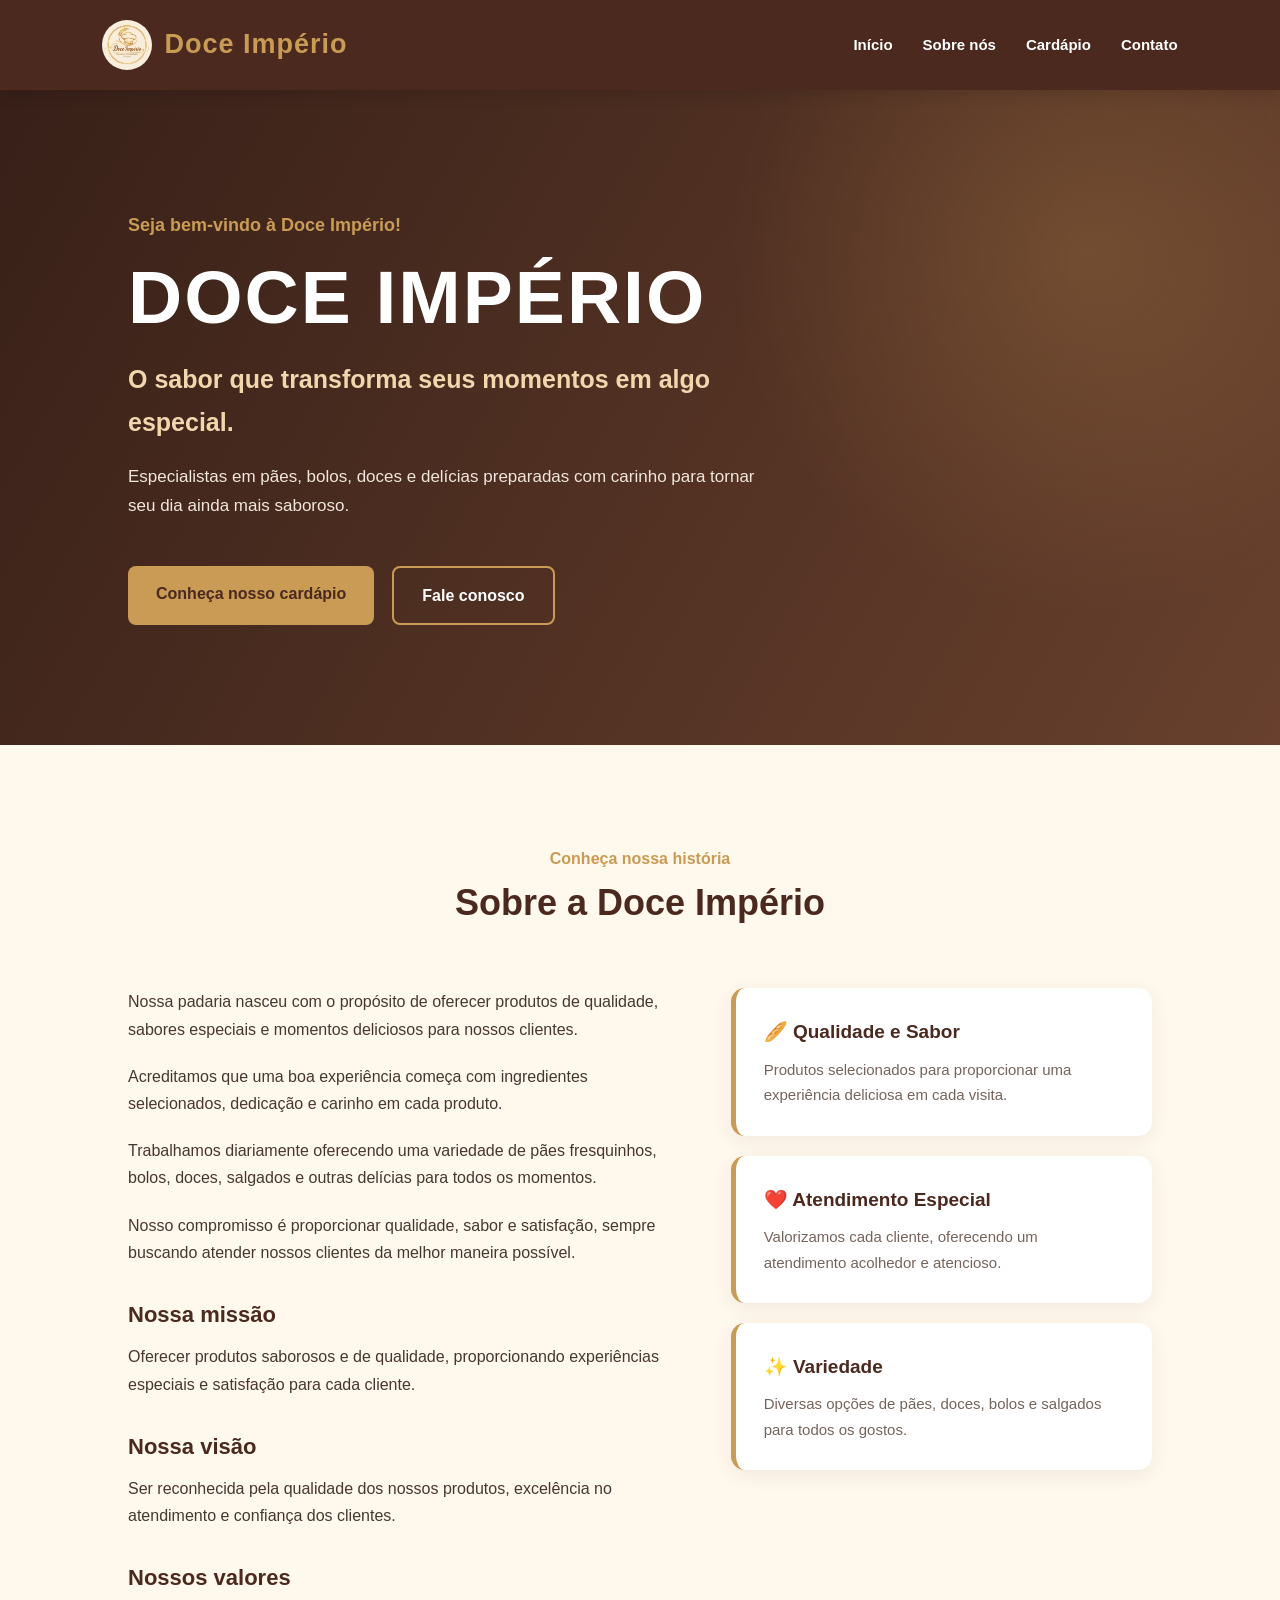
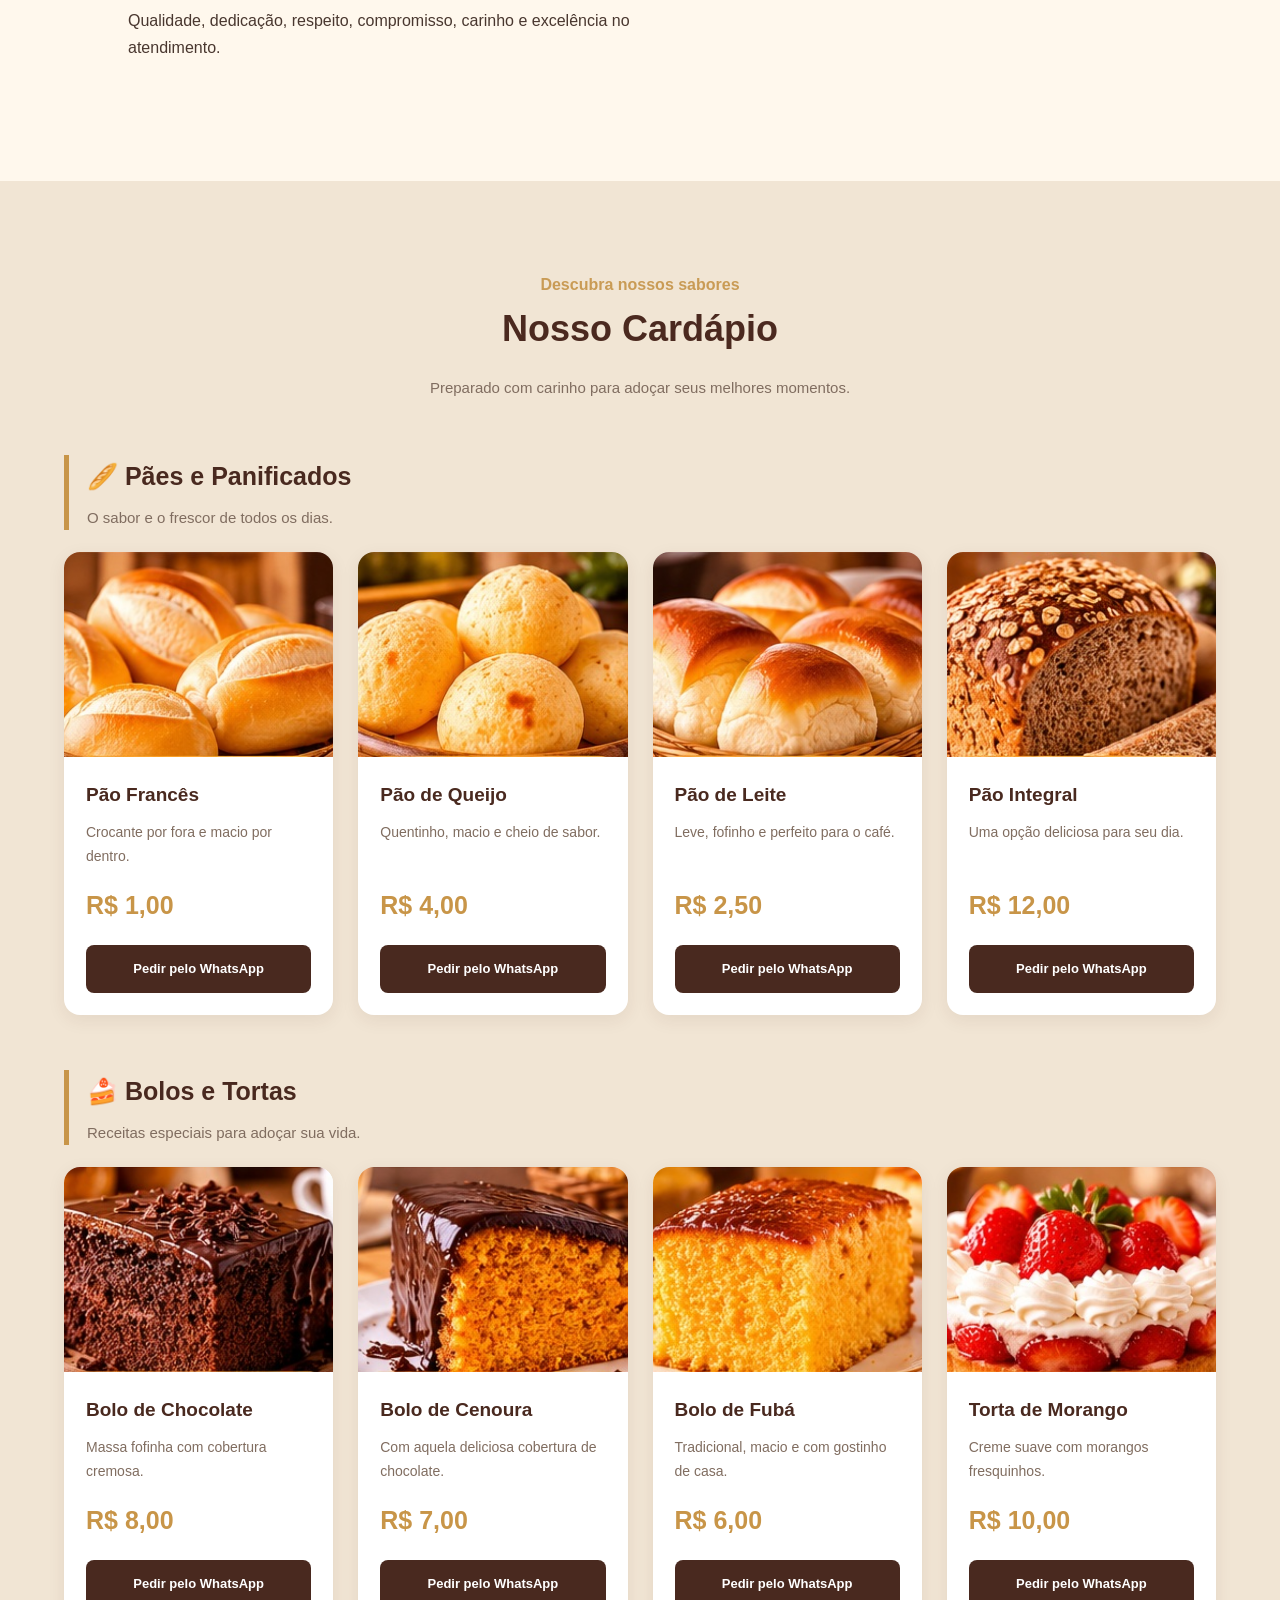
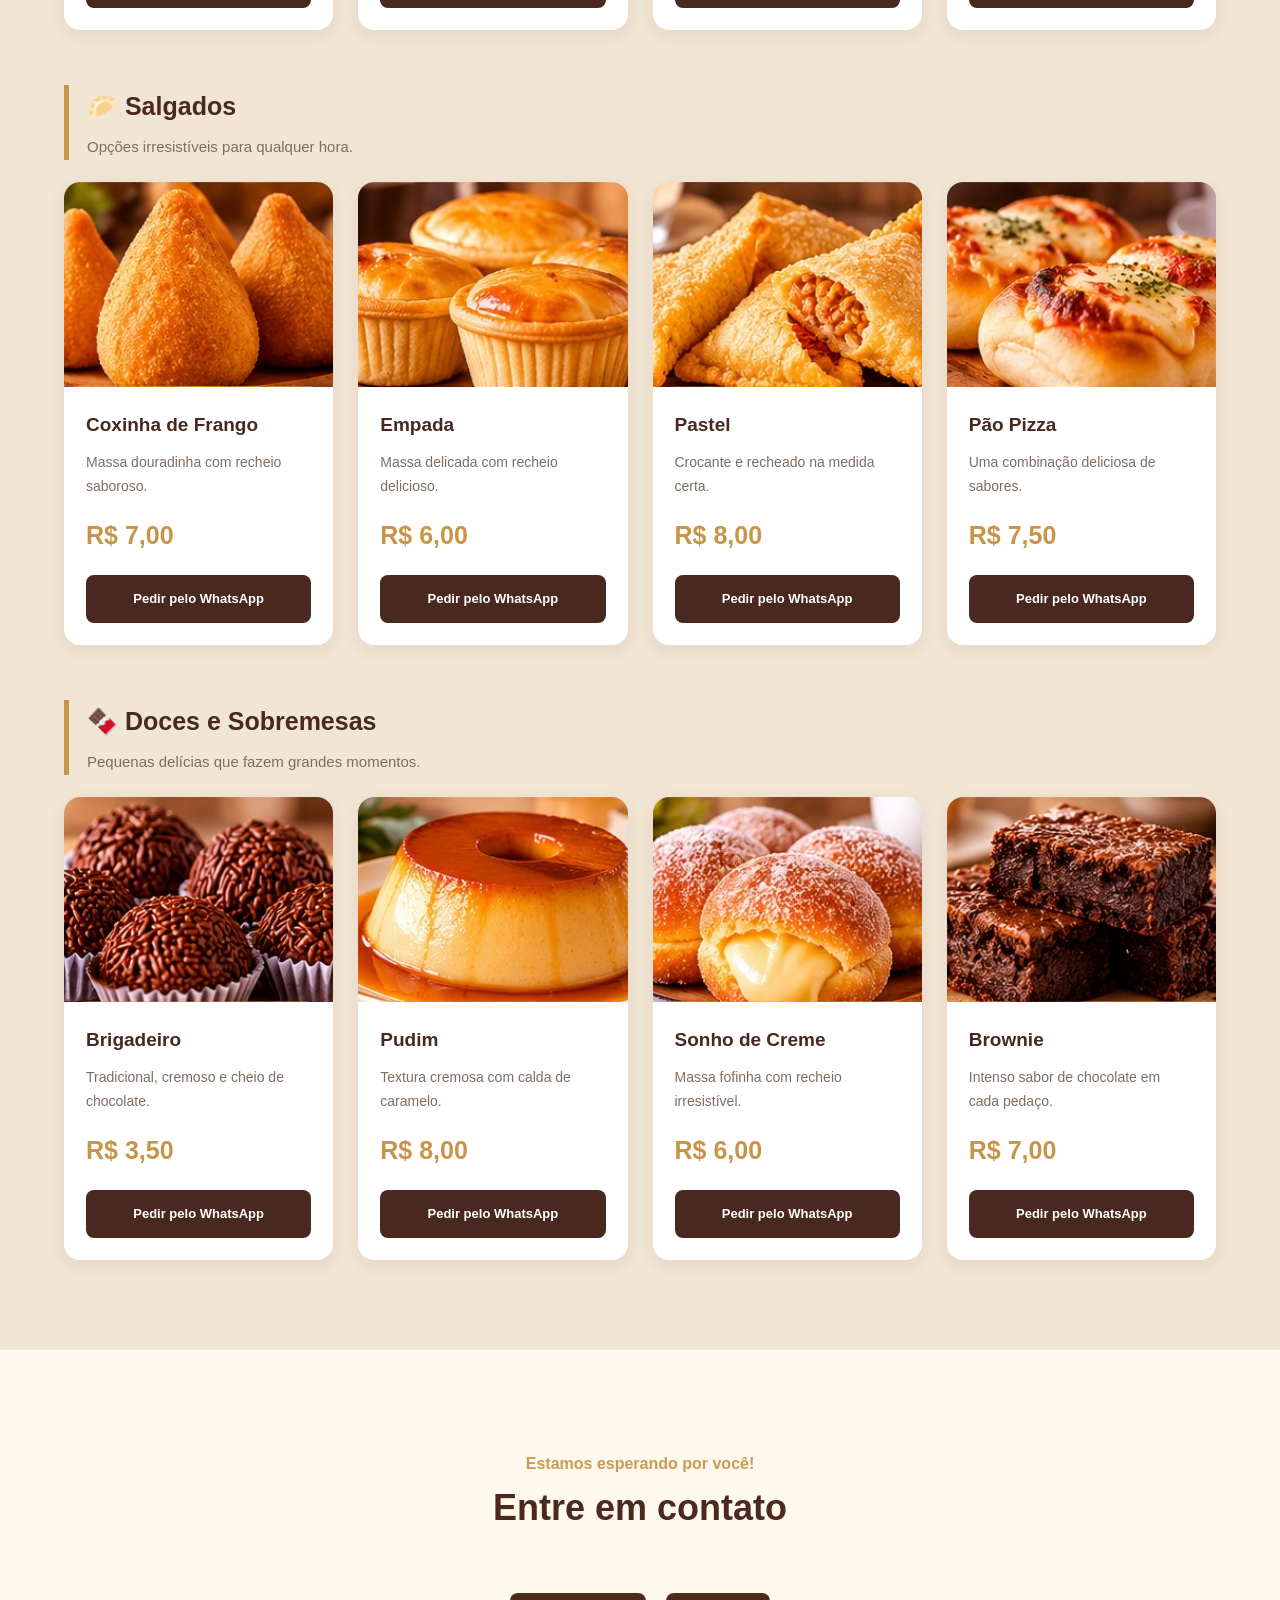
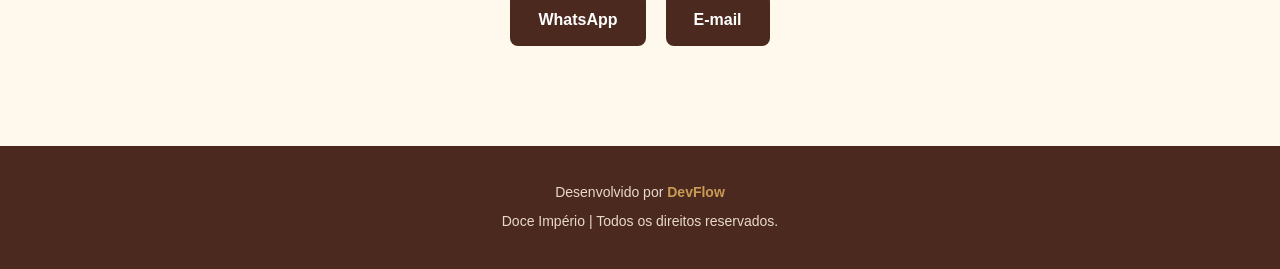
==== commit 4a1a3b7b: "finalizando" ====
--- a/padaria/index.html
+++ b/padaria/index.html
@@ -7,21 +7,17 @@
     <meta name="viewport" content="width=device-width, initial-scale=1.0">
 
     <title>Doce Império | Padaria</title>
-
-    <link rel="stylesheet" href="style.css">
-
-    <link rel="icon" type="image/png" href="./android-chrome-192x192.png">
-    <link rel="apple-touch-icon" href="./android-chrome-192x192.png">
+    <link rel="stylesheet" href="../style.css">
+    <!-- ÍCONE DO SITE -->
+<link rel="icon" type="image/png" href="./android-chrome-192x192.png">
+
+<link rel="apple-touch-icon" href="./android-chrome-192x192.png">
 </head>
 
 <body>
 
-<!-- NOTIFICAÇÕES DO CARRINHO -->
-<div id="notificacoes-carrinho" class="notificacoes-carrinho">
-</div>
-
-<!-- MENU -->
-<header>
+    <!-- MENU -->
+    <header>
 
     <div class="logo">
 
@@ -33,370 +29,497 @@
     </div>
 
     <nav>
-        <a href="#inicio">Início</a>
-        <a href="#sobre">Sobre nós</a>
-        <a href="#cardapio">Cardápio</a>
-        <a href="#localizacao">Venha nos conhecer</a>
-        <a href="#contato">Contato</a>
-    </nav>
-
-</header>
-
-<!-- CONTEÚDO PRINCIPAL -->
-<main>
-
-    <!-- INÍCIO -->
-    <section id="inicio" class="inicio">
-
-        <div class="inicio-conteudo">
-
-            <p class="apresentacao">
-                Seja bem-vindo à Doce Império!
-            </p>
-
-            <h1>DOCE IMPÉRIO</h1>
-
-            <h2>
-                O sabor que transforma seus momentos
-                em algo especial.
-            </h2>
-
-            <p class="descricao">
-                Especialistas em pães, bolos, doces e
-                delícias preparadas com carinho para
-                tornar seu dia ainda mais saboroso.
-            </p>
-
-        </div>
-
-        <div class="botoes">
-
-            <a href="#cardapio" class="botao">
-                Conheça nosso cardápio
-            </a>
-
-            <a href="#contato" class="botao botao-secundario">
-                Fale conosco
-            </a>
-
-        </div>
-
-    </section>
-
-
-    <!-- SOBRE A PADARIA -->
-    <section id="sobre" class="sobre">
-
-        <div class="titulo-secao">
-
-            <p>Conheça nossa história</p>
-
-            <h2>Sobre a Doce Império</h2>
-
-        </div>
-
-        <div class="sobre-conteudo">
-
-            <div class="sobre-texto">
-
-                <p>
-                    Nossa padaria nasceu com o propósito
-                    de oferecer produtos de qualidade,
-                    sabores especiais e momentos
-                    deliciosos para nossos clientes.
+            <a href="#inicio">Início</a>
+            <a href="#sobre">Sobre nós</a>
+            <a href="#cardapio">Cardápio</a>
+            <a href="#contato">Contato</a>
+        </nav>
+
+    </header>
+
+    <!-- CONTEÚDO PRINCIPAL -->
+    <main>
+
+        <!-- INÍCIO -->
+        <section id="inicio" class="inicio">
+
+            <div class="inicio-conteudo">
+
+                <p class="apresentacao">
+                    Seja bem-vindo à Doce Império!
                 </p>
 
-                <p>
-                    Acreditamos que uma boa experiência
-                    começa com ingredientes selecionados,
-                    dedicação e carinho em cada produto.
+                <h1>DOCE IMPÉRIO</h1>
+
+                <h2>
+                    O sabor que transforma seus momentos
+                    em algo especial.
+                </h2>
+
+                <p class="descricao">
+                    Especialistas em pães, bolos, doces e
+                    delícias preparadas com carinho para
+                    tornar seu dia ainda mais saboroso.
                 </p>
 
-                <p>
-                    Trabalhamos diariamente oferecendo
-                    uma variedade de pães fresquinhos,
-                    bolos, doces, salgados e outras
-                    delícias para todos os momentos.
-                </p>
-
-                <p>
-                    Nosso compromisso é proporcionar
-                    qualidade, sabor e satisfação,
-                    sempre buscando atender nossos
-                    clientes da melhor maneira possível.
-                </p>
-
-                <h3>Nossa missão</h3>
-
-                <p>
-                    Oferecer produtos saborosos e de
-                    qualidade, proporcionando experiências
-                    especiais e satisfação para cada cliente.
-                </p>
-
-                <h3>Nossa visão</h3>
-
-                <p>
-                    Ser reconhecida pela qualidade dos
-                    nossos produtos, excelência no
-                    atendimento e confiança dos clientes.
-                </p>
-
-                <h3>Nossos valores</h3>
-
-                <p>
-                    Qualidade, dedicação, respeito,
-                    compromisso, carinho e excelência
-                    no atendimento.
-                </p>
-
-            </div>
-
-            <!-- DIFERENCIAIS -->
-            <div class="habilidades">
-
-                <div class="habilidade">
-
-                    <h3>🥖 Qualidade e Sabor</h3>
-
-                    <p>
-                        Produtos selecionados para
-                        proporcionar uma experiência
-                        deliciosa em cada visita.
+            </div>
+
+            <div class="botoes">
+
+                <a href="#cardapio" class="botao">
+                    Conheça nosso cardápio
+                </a>
+
+                <a href="#contato" class="botao botao-secundario">
+                    Fale conosco
+                </a>
+
+            </div>
+
+        </section>
+
+
+        <!-- SOBRE A PADARIA -->
+        <section id="sobre" class="sobre">
+
+            <div class="titulo-secao">
+
+                <p>Conheça nossa história</p>
+
+                <h2>Sobre a Doce Império</h2>
+
+            </div>
+
+            <div class="sobre-conteudo">
+
+                <div class="sobre-texto">
+
+                    <p>
+                        Nossa padaria nasceu com o propósito
+                        de oferecer produtos de qualidade,
+                        sabores especiais e momentos
+                        deliciosos para nossos clientes.
+                    </p>
+
+                    <p>
+                        Acreditamos que uma boa experiência
+                        começa com ingredientes selecionados,
+                        dedicação e carinho em cada produto.
+                    </p>
+
+                    <p>
+                        Trabalhamos diariamente oferecendo
+                        uma variedade de pães fresquinhos,
+                        bolos, doces, salgados e outras
+                        delícias para todos os momentos.
+                    </p>
+
+                    <p>
+                        Nosso compromisso é proporcionar
+                        qualidade, sabor e satisfação,
+                        sempre buscando atender nossos
+                        clientes da melhor maneira possível.
+                    </p>
+
+                    <h3>Nossa missão</h3>
+
+                    <p>
+                        Oferecer produtos saborosos e de
+                        qualidade, proporcionando experiências
+                        especiais e satisfação para cada cliente.
+                    </p>
+
+                    <h3>Nossa visão</h3>
+
+                    <p>
+                        Ser reconhecida pela qualidade dos
+                        nossos produtos, excelência no
+                        atendimento e confiança dos clientes.
+                    </p>
+
+                    <h3>Nossos valores</h3>
+
+                    <p>
+                        Qualidade, dedicação, respeito,
+                        compromisso, carinho e excelência
+                        no atendimento.
                     </p>
 
                 </div>
 
-                <div class="habilidade">
-
-                    <h3>❤️ Atendimento Especial</h3>
-
-                    <p>
-                        Valorizamos cada cliente,
-                        oferecendo um atendimento
-                        acolhedor e atencioso.
-                    </p>
+                <!-- DIFERENCIAIS -->
+                <div class="habilidades">
+
+                    <div class="habilidade">
+
+                        <h3>🥖 Qualidade e Sabor</h3>
+
+                        <p>
+                            Produtos selecionados para
+                            proporcionar uma experiência
+                            deliciosa em cada visita.
+                        </p>
+
+                    </div>
+
+                    <div class="habilidade">
+
+                        <h3>❤️ Atendimento Especial</h3>
+
+                        <p>
+                            Valorizamos cada cliente,
+                            oferecendo um atendimento
+                            acolhedor e atencioso.
+                        </p>
+
+                    </div>
+
+                    <div class="habilidade">
+
+                        <h3>✨ Variedade</h3>
+
+                        <p>
+                            Diversas opções de pães,
+                            doces, bolos e salgados
+                            para todos os gostos.
+                        </p>
+
+                    </div>
 
                 </div>
 
-                <div class="habilidade">
-
-                    <h3>✨ Variedade</h3>
-
-                    <p>
-                        Diversas opções de pães,
-                        doces, bolos e salgados
-                        para todos os gostos.
-                    </p>
-
-                </div>
-
-            </div>
-
-        </div>
-
-    </section>
-
-
-    <!-- CARDÁPIO -->
-    <section id="cardapio" class="projetos-secao">
-
-        <div class="titulo-secao">
-
-            <p>Descubra nossos sabores</p>
-
-            <h2>Nosso Cardápio</h2>
-
-            <span class="subtitulo-cardapio">
-                Escolha seus produtos favoritos e monte seu pedido.
-            </span>
-
-        </div>
-
-        <!-- PRODUTOS GERADOS PELO JAVASCRIPT -->
-        <div id="lista-produtos"></div>
-
-        <!-- CARRINHO -->
-        <section id="carrinho" class="carrinho-container">
-
-            <div class="carrinho-titulo">
-
-                <h2>🛒 Meu Carrinho</h2>
-
-                <span id="carrinho-contador">0 itens</span>
-
-            </div>
-
-            <div id="carrinho-vazio" class="carrinho-vazio">
-
-                <span>🛍️</span>
-
-                <h3>Seu carrinho está vazio!</h3>
-
-                <p>Adicione algumas delícias do nosso cardápio.</p>
-
-            </div>
-
-            <div id="carrinho-itens"></div>
-
-            <div id="carrinho-resumo" class="carrinho-resumo">
-
-                <div class="resumo-linha">
-
-                    <span>Subtotal:</span>
-
-                    <strong id="subtotal">R$ 0,00</strong>
-
-                </div>
-
-                <div class="resumo-linha total">
-
-                    <span>Total do pedido:</span>
-
-                    <strong id="total">R$ 0,00</strong>
-
-                </div>
-
-                <p class="aviso-pagamento">
-                    O pagamento será combinado diretamente pelo WhatsApp.
-                </p>
-
-                <button id="finalizar-pedido" class="botao-finalizar">
-                    Finalizar pedido pelo WhatsApp
-                </button>
-
-                <button id="limpar-carrinho" class="botao-limpar">
-                    Limpar carrinho
-                </button>
-
             </div>
 
         </section>
 
-    </section>
-
-
-    <!-- VENHA NOS CONHECER -->
-    <section id="localizacao" class="localizacao">
-
-        <div class="titulo-secao">
-
-            <p>Será um prazer receber você!</p>
-
-            <h2>Venha nos conhecer</h2>
-
-        </div>
-
-        <div class="localizacao-conteudo">
-
-            <!-- GALERIA DE FOTOS -->
-            <div class="galeria-loja">
-
-                <img src="../padaria/imagens/PARTE DA FRENTE.jpg "
-                     alt="Fachada da Padaria Doce Império">
-
-                <img src="../padaria/imagens/PARTE DE DENTRO.png"
-                     alt="Interior da Padaria Doce Império">
-
-            </div>
-
-            <!-- INFORMAÇÕES DA LOJA -->
-            <div class="localizacao-texto">
-
-                <h3>📍 Estamos esperando por você!</h3>
-
-                <p>
-                    Venha conhecer a Doce Império e
-                    aproveitar nossas delícias preparadas
-                    com carinho para você!
-                </p>
-
-                <h3>Nosso endereço</h3>
-
-                <p>
-                    Rua Bandeirantes, 638<br>
-                    Estados, Fazenda Rio Grande - PR<br>
-                    CEP: 83830-273
-                </p>
-
-                <p>
-                    📞 (41) 98811-5155
-                </p>
-
-                <a
-                    href="https://www.google.com/maps/search/?api=1&query=Rua+Bandeirantes+638+Estados+Fazenda+Rio+Grande+PR+83830-273"
-                    target="_blank"
-                    rel="noopener noreferrer"
-                    class="botao"
-                >
-                    📍 Como chegar
-                </a>
-
-            </div>
-
-        </div>
-
-    </section>
-
-
-    <!-- CONTATO -->
-    <section id="contato" class="contato">
-
-        <div class="titulo-secao">
-
-            <p>Estamos esperando por você!</p>
-
-            <h2>Entre em contato</h2>
-
-        </div>
-
-        <div class="contato-links">
-
-            <!-- WHATSAPP -->
-            <a
-                href="https://wa.me/5541988115155"
-                target="_blank"
-                rel="noopener noreferrer"
-            >
-                💬 WhatsApp
-            </a>
-
-            <!-- E-MAIL -->
-            <a href="mailto:doceimperio@gmail.com">
-                ✉️ E-mail
-            </a>
-
-            <!-- INSTAGRAM -->
-            <a
-                href="https://www.instagram.com/doce_imperio_gourmet_/"
-                target="_blank"
-                rel="noopener noreferrer"
-            >
-                📸 Instagram
-            </a>
-
-        </div>
-
-    </section>
-
-</main>
-
-
-<!-- RODAPÉ -->
-<footer>
-
-    <p>
-        Desenvolvido por
-        <a href="https://look.devlook.xyz">DevFlow</a>
-    </p>
-
-    <p>
-        Doce Império | Todos os direitos reservados.
-    </p>
-
-</footer>
-
-<script src="script.js"></script>
-
+
+        
+<!-- CARDÁPIO -->
+<section id="cardapio" class="projetos-secao">
+
+    <div class="titulo-secao">
+        <p>Descubra nossos sabores</p>
+        <h2>Nosso Cardápio</h2>
+        <span class="subtitulo-cardapio">
+            Preparado com carinho para adoçar seus melhores momentos.
+        </span>
+    </div>
+
+    <!-- CATEGORIA: PÃES -->
+    <div class="categoria-cardapio">
+        <h3>🥖 Pães e Panificados</h3>
+        <p>O sabor e o frescor de todos os dias.</p>
+    </div>
+
+    <div class="cardapio-produtos">
+
+        <article class="produto-card">
+            <img src="./imagens/pao-frances.jpg" alt="Pão francês">
+            <div class="produto-info">
+                <h3>Pão Francês</h3>
+                <p>Crocante por fora e macio por dentro.</p>
+                <span class="preco">R$ 1,00</span>
+                <a class="botao-pedido"
+                   href="https://wa.me/5541998892366?text=Ol%C3%A1!%20Gostaria%20de%20pedir%20P%C3%A3o%20Franc%C3%AAs."
+                   target="_blank" rel="noopener">
+                    Pedir pelo WhatsApp
+                </a>
+            </div>
+        </article>
+
+        <article class="produto-card">
+            <img src="./imagens/pao-de-queijo.jpg" alt="Pão de queijo">
+            <div class="produto-info">
+                <h3>Pão de Queijo</h3>
+                <p>Quentinho, macio e cheio de sabor.</p>
+                <span class="preco">R$ 4,00</span>
+                <a class="botao-pedido"
+                   href="https://wa.me/5541998892366?text=Ol%C3%A1!%20Gostaria%20de%20pedir%20P%C3%A3o%20de%20Queijo."
+                   target="_blank" rel="noopener">
+                    Pedir pelo WhatsApp
+                </a>
+            </div>
+        </article>
+
+        <article class="produto-card">
+            <img src="./imagens/pao-de-leite.jpg" alt="Pão de leite">
+            <div class="produto-info">
+                <h3>Pão de Leite</h3>
+                <p>Leve, fofinho e perfeito para o café.</p>
+                <span class="preco">R$ 2,50</span>
+                <a class="botao-pedido"
+                   href="https://wa.me/5541998892366?text=Ol%C3%A1!%20Gostaria%20de%20pedir%20P%C3%A3o%20de%20Leite."
+                   target="_blank" rel="noopener">
+                    Pedir pelo WhatsApp
+                </a>
+            </div>
+        </article>
+
+        <article class="produto-card">
+            <img src="./imagens/pao-integral.jpg" alt="Pão integral">
+            <div class="produto-info">
+                <h3>Pão Integral</h3>
+                <p>Uma opção deliciosa para seu dia.</p>
+                <span class="preco">R$ 12,00</span>
+                <a class="botao-pedido"
+                   href="https://wa.me/5541998892366?text=Ol%C3%A1!%20Gostaria%20de%20pedir%20P%C3%A3o%20Integral."
+                   target="_blank" rel="noopener">
+                    Pedir pelo WhatsApp
+                </a>
+            </div>
+        </article>
+
+    </div>
+
+
+    <!-- CATEGORIA: BOLOS E TORTAS -->
+    <div class="categoria-cardapio">
+        <h3>🍰 Bolos e Tortas</h3>
+        <p>Receitas especiais para adoçar sua vida.</p>
+    </div>
+
+    <div class="cardapio-produtos">
+
+        <article class="produto-card">
+            <img src="./imagens/bolo-chocolate.jpg" alt="Bolo de chocolate">
+            <div class="produto-info">
+                <h3>Bolo de Chocolate</h3>
+                <p>Massa fofinha com cobertura cremosa.</p>
+                <span class="preco">R$ 8,00</span>
+                <a class="botao-pedido"
+                   href="https://wa.me/5541998892366?text=Ol%C3%A1!%20Gostaria%20de%20pedir%20Bolo%20de%20Chocolate."
+                   target="_blank" rel="noopener">
+                    Pedir pelo WhatsApp
+                </a>
+            </div>
+        </article>
+
+        <article class="produto-card">
+            <img src="./imagens/bolo-cenoura.jpg" alt="Bolo de cenoura">
+            <div class="produto-info">
+                <h3>Bolo de Cenoura</h3>
+                <p>Com aquela deliciosa cobertura de chocolate.</p>
+                <span class="preco">R$ 7,00</span>
+                <a class="botao-pedido"
+                   href="https://wa.me/5541998892366?text=Ol%C3%A1!%20Gostaria%20de%20pedir%20Bolo%20de%20Cenoura."
+                   target="_blank" rel="noopener">
+                    Pedir pelo WhatsApp
+                </a>
+            </div>
+        </article>
+
+        <article class="produto-card">
+            <img src="./imagens/bolo-fuba.jpg" alt="Bolo de fubá">
+            <div class="produto-info">
+                <h3>Bolo de Fubá</h3>
+                <p>Tradicional, macio e com gostinho de casa.</p>
+                <span class="preco">R$ 6,00</span>
+                <a class="botao-pedido"
+                   href="https://wa.me/5541998892366?text=Ol%C3%A1!%20Gostaria%20de%20pedir%20Bolo%20de%20Fub%C3%A1."
+                   target="_blank" rel="noopener">
+                    Pedir pelo WhatsApp
+                </a>
+            </div>
+        </article>
+
+        <article class="produto-card">
+            <img src="./imagens/torta-morango.jpg" alt="Torta de morango">
+            <div class="produto-info">
+                <h3>Torta de Morango</h3>
+                <p>Creme suave com morangos fresquinhos.</p>
+                <span class="preco">R$ 10,00</span>
+                <a class="botao-pedido"
+                   href="https://wa.me/5541998892366?text=Ol%C3%A1!%20Gostaria%20de%20pedir%20Torta%20de%20Morango."
+                   target="_blank" rel="noopener">
+                    Pedir pelo WhatsApp
+                </a>
+            </div>
+        </article>
+
+    </div>
+
+
+    <!-- CATEGORIA: SALGADOS -->
+    <div class="categoria-cardapio">
+        <h3>🥟 Salgados</h3>
+        <p>Opções irresistíveis para qualquer hora.</p>
+    </div>
+
+    <div class="cardapio-produtos">
+
+        <article class="produto-card">
+            <img src="./imagens/coxinha.jpg" alt="Coxinha de frango">
+            <div class="produto-info">
+                <h3>Coxinha de Frango</h3>
+                <p>Massa douradinha com recheio saboroso.</p>
+                <span class="preco">R$ 7,00</span>
+                <a class="botao-pedido"
+                   href="https://wa.me/5541998892366?text=Ol%C3%A1!%20Gostaria%20de%20pedir%20Coxinha%20de%20Frango."
+                   target="_blank" rel="noopener">
+                    Pedir pelo WhatsApp
+                </a>
+            </div>
+        </article>
+
+        <article class="produto-card">
+            <img src="./imagens/empada.jpg" alt="Empada">
+            <div class="produto-info">
+                <h3>Empada</h3>
+                <p>Massa delicada com recheio delicioso.</p>
+                <span class="preco">R$ 6,00</span>
+                <a class="botao-pedido"
+                   href="https://wa.me/5541998892366?text=Ol%C3%A1!%20Gostaria%20de%20pedir%20Empada."
+                   target="_blank" rel="noopener">
+                    Pedir pelo WhatsApp
+                </a>
+            </div>
+        </article>
+
+        <article class="produto-card">
+            <img src="./imagens/pastel.jpg" alt="Pastel">
+            <div class="produto-info">
+                <h3>Pastel</h3>
+                <p>Crocante e recheado na medida certa.</p>
+                <span class="preco">R$ 8,00</span>
+                <a class="botao-pedido"
+                   href="https://wa.me/5541998892366?text=Ol%C3%A1!%20Gostaria%20de%20pedir%20Pastel."
+                   target="_blank" rel="noopener">
+                    Pedir pelo WhatsApp
+                </a>
+            </div>
+        </article>
+
+        <article class="produto-card">
+            <img src="./imagens/pao-pizza.jpg" alt="Pão pizza">
+            <div class="produto-info">
+                <h3>Pão Pizza</h3>
+                <p>Uma combinação deliciosa de sabores.</p>
+                <span class="preco">R$ 7,50</span>
+                <a class="botao-pedido"
+                   href="https://wa.me/5541998892366?text=Ol%C3%A1!%20Gostaria%20de%20pedir%20P%C3%A3o%20Pizza."
+                   target="_blank" rel="noopener">
+                    Pedir pelo WhatsApp
+                </a>
+            </div>
+        </article>
+
+    </div>
+
+
+    <!-- CATEGORIA: DOCES E SOBREMESAS -->
+    <div class="categoria-cardapio">
+        <h3>🍫 Doces e Sobremesas</h3>
+        <p>Pequenas delícias que fazem grandes momentos.</p>
+    </div>
+
+    <div class="cardapio-produtos">
+
+        <article class="produto-card">
+            <img src="./imagens/brigadeiro.jpg" alt="Brigadeiro">
+            <div class="produto-info">
+                <h3>Brigadeiro</h3>
+                <p>Tradicional, cremoso e cheio de chocolate.</p>
+                <span class="preco">R$ 3,50</span>
+                <a class="botao-pedido"
+                   href="https://wa.me/5541998892366?text=Ol%C3%A1!%20Gostaria%20de%20pedir%20Brigadeiro."
+                   target="_blank" rel="noopener">
+                    Pedir pelo WhatsApp
+                </a>
+            </div>
+        </article>
+
+        <article class="produto-card">
+            <img src="./imagens/pudim.jpg" alt="Pudim">
+            <div class="produto-info">
+                <h3>Pudim</h3>
+                <p>Textura cremosa com calda de caramelo.</p>
+                <span class="preco">R$ 8,00</span>
+                <a class="botao-pedido"
+                   href="https://wa.me/5541998892366?text=Ol%C3%A1!%20Gostaria%20de%20pedir%20Pudim."
+                   target="_blank" rel="noopener">
+                    Pedir pelo WhatsApp
+                </a>
+            </div>
+        </article>
+
+        <article class="produto-card">
+            <img src="./imagens/sonho.jpg" alt="Sonho de creme">
+            <div class="produto-info">
+                <h3>Sonho de Creme</h3>
+                <p>Massa fofinha com recheio irresistível.</p>
+                <span class="preco">R$ 6,00</span>
+                <a class="botao-pedido"
+                   href="https://wa.me/5541998892366?text=Ol%C3%A1!%20Gostaria%20de%20pedir%20Sonho%20de%20Creme."
+                   target="_blank" rel="noopener">
+                    Pedir pelo WhatsApp
+                </a>
+            </div>
+        </article>
+
+        <article class="produto-card">
+            <img src="./imagens/brownie.jpg" alt="Brownie de chocolate">
+            <div class="produto-info">
+                <h3>Brownie</h3>
+                <p>Intenso sabor de chocolate em cada pedaço.</p>
+                <span class="preco">R$ 7,00</span>
+                <a class="botao-pedido"
+                   href="https://wa.me/5541998892366?text=Ol%C3%A1!%20Gostaria%20de%20pedir%20Brownie."
+                   target="_blank" rel="noopener">
+                    Pedir pelo WhatsApp
+                </a>
+            </div>
+        </article>
+
+    </div>
+
+</section>
+
+
+
+        <!-- CONTATO -->
+        <section id="contato" class="contato">
+
+            <div class="titulo-secao">
+
+                <p>Estamos esperando por você!</p>
+
+                <h2>Entre em contato</h2>
+
+            </div>
+
+            <div class="contato-links">
+
+                <a href="https://wa.me/5541998892366">
+                    WhatsApp
+                </a>
+
+                <a href="mailto:kauacastroamaral@gmail.com">
+                    E-mail
+                </a>
+
+
+            </div>
+
+        </section>
+
+    </main>
+
+
+    <!-- RODAPÉ -->
+    <footer>
+
+        <p>
+            Desenvolvido por
+            <a href="https://look.devlook.xyz">DevFlow</a>
+        </p>
+
+        <p>
+            Doce Império | Todos os direitos reservados.
+        </p>
+
+    </footer>
+
+    <script src="script.js"></script>
 </body>
+
 </html>
--- a/style.css
+++ b/style.css
@@ -0,0 +1,710 @@
+
+/* =================================
+   CONFIGURAÇÕES GERAIS
+================================= */
+
+* {
+    margin: 0;
+    padding: 0;
+    box-sizing: border-box;
+    scroll-behavior: smooth;
+}
+
+:root {
+    --marrom: #4b291f;
+    --marrom-claro: #704333;
+    --dourado: #c99b55;
+    --creme: #fff8ed;
+    --branco: #ffffff;
+    --texto: #49372f;
+}
+
+body {
+    font-family: 'Segoe UI', Arial, sans-serif;
+    background: var(--creme);
+    color: var(--texto);
+    line-height: 1.7;
+}
+
+
+/* =================================
+   MENU
+================================= */
+
+header {
+    width: 100%;
+    padding: 20px 8%;
+    display: flex;
+    justify-content: space-between;
+    align-items: center;
+    background: var(--marrom);
+    position: sticky;
+    top: 0;
+    z-index: 1000;
+    box-shadow: 0 4px 15px rgba(0, 0, 0, 0.12);
+}
+
+.logo h2 {
+    color: var(--dourado);
+    font-size: 27px;
+    font-weight: 800;
+    letter-spacing: 1px;
+}
+
+nav {
+    display: flex;
+    gap: 30px;
+}
+
+nav a {
+    color: var(--branco);
+    text-decoration: none;
+    font-size: 15px;
+    font-weight: 600;
+    transition: 0.3s;
+}
+
+nav a:hover {
+    color: var(--dourado);
+}
+
+
+/* =================================
+   INÍCIO
+================================= */
+
+.inicio {
+    min-height: 620px;
+    padding: 120px 10%;
+    display: flex;
+    flex-direction: column;
+    justify-content: center;
+    align-items: flex-start;
+    position: relative;
+    overflow: hidden;
+
+    background:
+        radial-gradient(
+            circle at 85% 25%,
+            rgba(201, 155, 85, 0.22),
+            transparent 30%
+        ),
+        linear-gradient(
+            120deg,
+            #382018,
+            #68402d
+        );
+
+    color: var(--branco);
+}
+
+.inicio-conteudo {
+    max-width: 750px;
+    animation: aparecer 1s ease;
+}
+
+.apresentacao {
+    color: var(--dourado);
+    font-size: 18px;
+    font-weight: 700;
+    margin-bottom: 15px;
+}
+
+.inicio h1 {
+    font-size: clamp(42px, 7vw, 75px);
+    line-height: 1.1;
+    margin-bottom: 20px;
+    font-weight: 900;
+    letter-spacing: 2px;
+}
+
+.inicio h2 {
+    font-size: 25px;
+    max-width: 650px;
+    margin-bottom: 20px;
+    color: #f2d7ae;
+}
+
+.descricao {
+    max-width: 650px;
+    font-size: 17px;
+    color: #f1e6db;
+    margin-bottom: 15px;
+}
+
+
+/* =================================
+   BOTÕES
+================================= */
+
+.botoes {
+    display: flex;
+    gap: 18px;
+    flex-wrap: wrap;
+    margin-top: 30px;
+}
+
+.botao {
+    padding: 14px 28px;
+    border-radius: 8px;
+    background: var(--dourado);
+    color: var(--marrom);
+    text-decoration: none;
+    font-weight: 700;
+    transition: 0.3s;
+}
+
+.botao:hover {
+    background: #e4b96f;
+    transform: translateY(-4px);
+}
+
+.botao-secundario {
+    background: transparent;
+    border: 2px solid var(--dourado);
+    color: var(--branco);
+}
+
+.botao-secundario:hover {
+    background: var(--dourado);
+    color: var(--marrom);
+}
+
+
+/* =================================
+   TÍTULOS DAS SEÇÕES
+================================= */
+
+.titulo-secao {
+    text-align: center;
+    margin-bottom: 55px;
+}
+
+.titulo-secao p {
+    color: var(--dourado);
+    font-weight: 700;
+    font-size: 16px;
+}
+
+.titulo-secao h2 {
+    color: var(--marrom);
+    font-size: 36px;
+    font-weight: 800;
+}
+
+
+/* =================================
+   SOBRE
+================================= */
+
+.sobre {
+    padding: 100px 10%;
+}
+
+.sobre-conteudo {
+    display: grid;
+    grid-template-columns: 1.3fr 1fr;
+    gap: 55px;
+    align-items: start;
+}
+
+.sobre-texto p {
+    margin-bottom: 20px;
+    font-size: 16px;
+    color: var(--texto);
+}
+
+.sobre-texto h3 {
+    color: var(--marrom);
+    font-size: 22px;
+    margin-top: 30px;
+    margin-bottom: 10px;
+}
+
+
+/* =================================
+   DIFERENCIAIS
+================================= */
+
+.habilidades {
+    display: grid;
+    gap: 20px;
+}
+
+.habilidade {
+    background: var(--branco);
+    padding: 28px;
+    border-radius: 14px;
+    border-left: 5px solid var(--dourado);
+    box-shadow: 0 5px 20px rgba(75, 41, 31, 0.07);
+    transition: 0.3s;
+}
+
+.habilidade:hover {
+    transform: translateY(-6px);
+    box-shadow: 0 12px 25px rgba(75, 41, 31, 0.13);
+}
+
+.habilidade h3 {
+    color: var(--marrom);
+    font-size: 19px;
+    margin-bottom: 8px;
+}
+
+.habilidade p {
+    color: #75645b;
+    font-size: 15px;
+}
+
+
+/* =================================
+   CARDÁPIO
+================================= */
+
+.projetos-secao {
+    padding: 100px 10%;
+    background: #f0e5d5;
+}
+
+.projetos {
+    display: grid;
+    grid-template-columns: repeat(2, 1fr);
+    gap: 25px;
+}
+
+.card {
+    background: var(--branco);
+    padding: 35px;
+    border-radius: 15px;
+    box-shadow: 0 5px 20px rgba(75, 41, 31, 0.07);
+    transition: 0.3s;
+    border-bottom: 4px solid transparent;
+}
+
+.card:hover {
+    transform: translateY(-8px);
+    border-bottom-color: var(--dourado);
+    box-shadow: 0 12px 30px rgba(75, 41, 31, 0.12);
+}
+
+.numero-projeto {
+    color: var(--dourado);
+    font-size: 30px;
+    font-weight: 900;
+    margin-bottom: 15px;
+}
+
+.card h3 {
+    color: var(--marrom);
+    font-size: 22px;
+    margin-bottom: 12px;
+}
+
+.card p {
+    color: #75645b;
+    font-size: 15px;
+}
+
+
+/* =================================
+   CONTATO
+================================= */
+
+.contato {
+    padding: 100px 10%;
+    text-align: center;
+}
+
+.contato-links {
+    display: flex;
+    justify-content: center;
+    flex-wrap: wrap;
+    gap: 20px;
+}
+
+.contato-links a {
+    padding: 13px 28px;
+    background: var(--marrom);
+    color: var(--branco);
+    text-decoration: none;
+    border-radius: 8px;
+    font-weight: 600;
+    transition: 0.3s;
+}
+
+.contato-links a:hover {
+    background: var(--dourado);
+    color: var(--marrom);
+    transform: translateY(-4px);
+}
+
+
+/* =================================
+   RODAPÉ
+================================= */
+
+footer {
+    background: var(--marrom);
+    padding: 30px 10%;
+    text-align: center;
+    color: #e9d9c8;
+}
+
+footer p {
+    margin: 5px 0;
+    font-size: 14px;
+}
+
+footer a {
+    color: var(--dourado);
+    text-decoration: none;
+    font-weight: 700;
+}
+
+
+/* =================================
+   ANIMAÇÕES
+================================= */
+
+@keyframes aparecer {
+    from {
+        opacity: 0;
+        transform: translateY(25px);
+    }
+
+    to {
+        opacity: 1;
+        transform: translateY(0);
+    }
+}
+
+
+/* =================================
+   RESPONSIVIDADE
+================================= */
+
+@media (max-width: 900px) {
+
+    .sobre-conteudo {
+        grid-template-columns: 1fr;
+    }
+
+    .inicio {
+        padding: 100px 7%;
+    }
+
+    .sobre,
+    .projetos-secao,
+    .contato {
+        padding: 75px 7%;
+    }
+
+}
+
+@media (max-width: 600px) {
+
+    header {
+        padding: 18px 5%;
+        flex-direction: column;
+        gap: 15px;
+    }
+
+    nav {
+        gap: 15px;
+        flex-wrap: wrap;
+        justify-content: center;
+    }
+
+    nav a {
+        font-size: 13px;
+    }
+
+    .inicio {
+        min-height: 550px;
+        padding: 80px 7%;
+    }
+
+    .inicio h2 {
+        font-size: 21px;
+    }
+
+    .descricao {
+        font-size: 15px;
+    }
+
+    .botoes {
+        flex-direction: column;
+        width: 100%;
+    }
+
+    .botao {
+        text-align: center;
+    }
+
+    .titulo-secao h2 {
+        font-size: 29px;
+    }
+
+    .projetos {
+        grid-template-columns: 1fr;
+    }
+
+    .card {
+        padding: 28px;
+    }
+
+    .contato-links {
+        flex-direction: column;
+    }
+
+    .contato-links a {
+        text-align: center;
+    }
+
+}
+/* LOGO DO CABEÇALHO */
+
+.logo {
+    display: flex;
+    align-items: center;
+    gap: 12px;
+}
+
+.logo img {
+    width: 50px;
+    height: 50px;
+    object-fit: contain;
+    border-radius: 50%;
+}
+
+.logo h2 {
+    margin: 0;
+}
+
+
+/* ========================================
+   CARDÁPIO - DOCE IMPÉRIO
+======================================== */
+
+.projetos-secao {
+    background: #F1E5D4;
+    padding: 90px 5%;
+}
+
+/* SUBTÍTULO */
+
+.subtitulo-cardapio {
+    display: block;
+    color: #806D60;
+    font-size: 15px;
+    margin-top: 15px;
+}
+
+/* CATEGORIAS */
+
+.categoria-cardapio {
+    width: 100%;
+    max-width: 1250px;
+    margin: 55px auto 22px;
+    border-left: 5px solid #C89548;
+    padding-left: 18px;
+}
+
+.categoria-cardapio h3 {
+    color: #49291F;
+    font-size: 25px;
+    margin-bottom: 7px;
+}
+
+.categoria-cardapio p {
+    color: #806D60;
+    font-size: 15px;
+    margin: 0;
+}
+
+/* GRADE DE PRODUTOS */
+
+.cardapio-produtos {
+    width: 100%;
+    max-width: 1250px;
+    margin: 0 auto;
+    display: grid;
+    grid-template-columns: repeat(4, minmax(0, 1fr));
+    gap: 25px;
+}
+
+/* CARTÃO */
+
+.produto-card {
+    background: #FFFFFF;
+    border-radius: 16px;
+    overflow: hidden;
+    box-shadow: 0 5px 18px rgba(73, 41, 31, 0.08);
+    transition: transform 0.3s ease,
+                box-shadow 0.3s ease;
+    display: flex;
+    flex-direction: column;
+}
+
+.produto-card:hover {
+    transform: translateY(-7px);
+    box-shadow: 0 12px 25px rgba(73, 41, 31, 0.15);
+}
+
+/* FOTOGRAFIA */
+
+.produto-card img {
+    width: 100%;
+    height: 205px;
+    object-fit: cover;
+    display: block;
+    transition: transform 0.4s ease;
+}
+
+.produto-card:hover img {
+    transform: scale(1.04);
+}
+
+/* INFORMAÇÕES */
+
+.produto-info {
+    padding: 22px;
+    display: flex;
+    flex-direction: column;
+    flex: 1;
+}
+
+.produto-info h3 {
+    color: #49291F;
+    font-size: 19px;
+    margin: 0 0 10px;
+}
+
+.produto-info p {
+    color: #806D60;
+    font-size: 14px;
+    line-height: 1.7;
+    margin: 0 0 15px;
+    min-height: 48px;
+}
+
+/* PREÇO */
+
+.preco {
+    color: #C89548;
+    font-size: 25px;
+    font-weight: 800;
+    display: block;
+    margin-top: auto;
+    margin-bottom: 18px;
+}
+
+/* BOTÃO WHATSAPP */
+
+.botao-pedido {
+    display: block;
+    width: 100%;
+    box-sizing: border-box;
+    text-align: center;
+    text-decoration: none;
+    background: #49291F;
+    color: #FFFFFF;
+    padding: 13px 10px;
+    border-radius: 8px;
+    font-size: 13px;
+    font-weight: 700;
+    transition: all 0.3s ease;
+}
+
+.botao-pedido:hover {
+    background: #C89548;
+    color: #FFFFFF;
+    transform: translateY(-2px);
+}
+
+/* TABLETS */
+
+@media (max-width: 1000px) {
+
+    .cardapio-produtos {
+        grid-template-columns: repeat(2, minmax(0, 1fr));
+        gap: 20px;
+    }
+
+    .produto-card img {
+        height: 220px;
+    }
+
+}
+
+/* CELULARES */
+
+@media (max-width: 600px) {
+
+    .projetos-secao {
+        padding: 65px 4%;
+    }
+
+    .cardapio-produtos {
+        grid-template-columns: repeat(2, minmax(0, 1fr));
+        gap: 12px;
+    }
+
+    .produto-card {
+        border-radius: 12px;
+    }
+
+    .produto-card img {
+        height: 135px;
+    }
+
+    .produto-info {
+        padding: 13px;
+    }
+
+    .produto-info h3 {
+        font-size: 15px;
+    }
+
+    .produto-info p {
+        font-size: 12px;
+        min-height: 58px;
+    }
+
+    .preco {
+        font-size: 20px;
+        margin-bottom: 12px;
+    }
+
+    .botao-pedido {
+        font-size: 11px;
+        padding: 11px 5px;
+    }
+
+    .categoria-cardapio {
+        margin-top: 40px;
+    }
+
+    .categoria-cardapio h3 {
+        font-size: 20px;
+    }
+
+    .categoria-cardapio p {
+        font-size: 13px;
+    }
+
+}
+
+/* CELULARES MUITO PEQUENOS */
+
+@media (max-width: 350px) {
+
+    .cardapio-produtos {
+        grid-template-columns: 1fr;
+    }
+
+    .produto-card img {
+        height: 200px;
+    }
+
+}
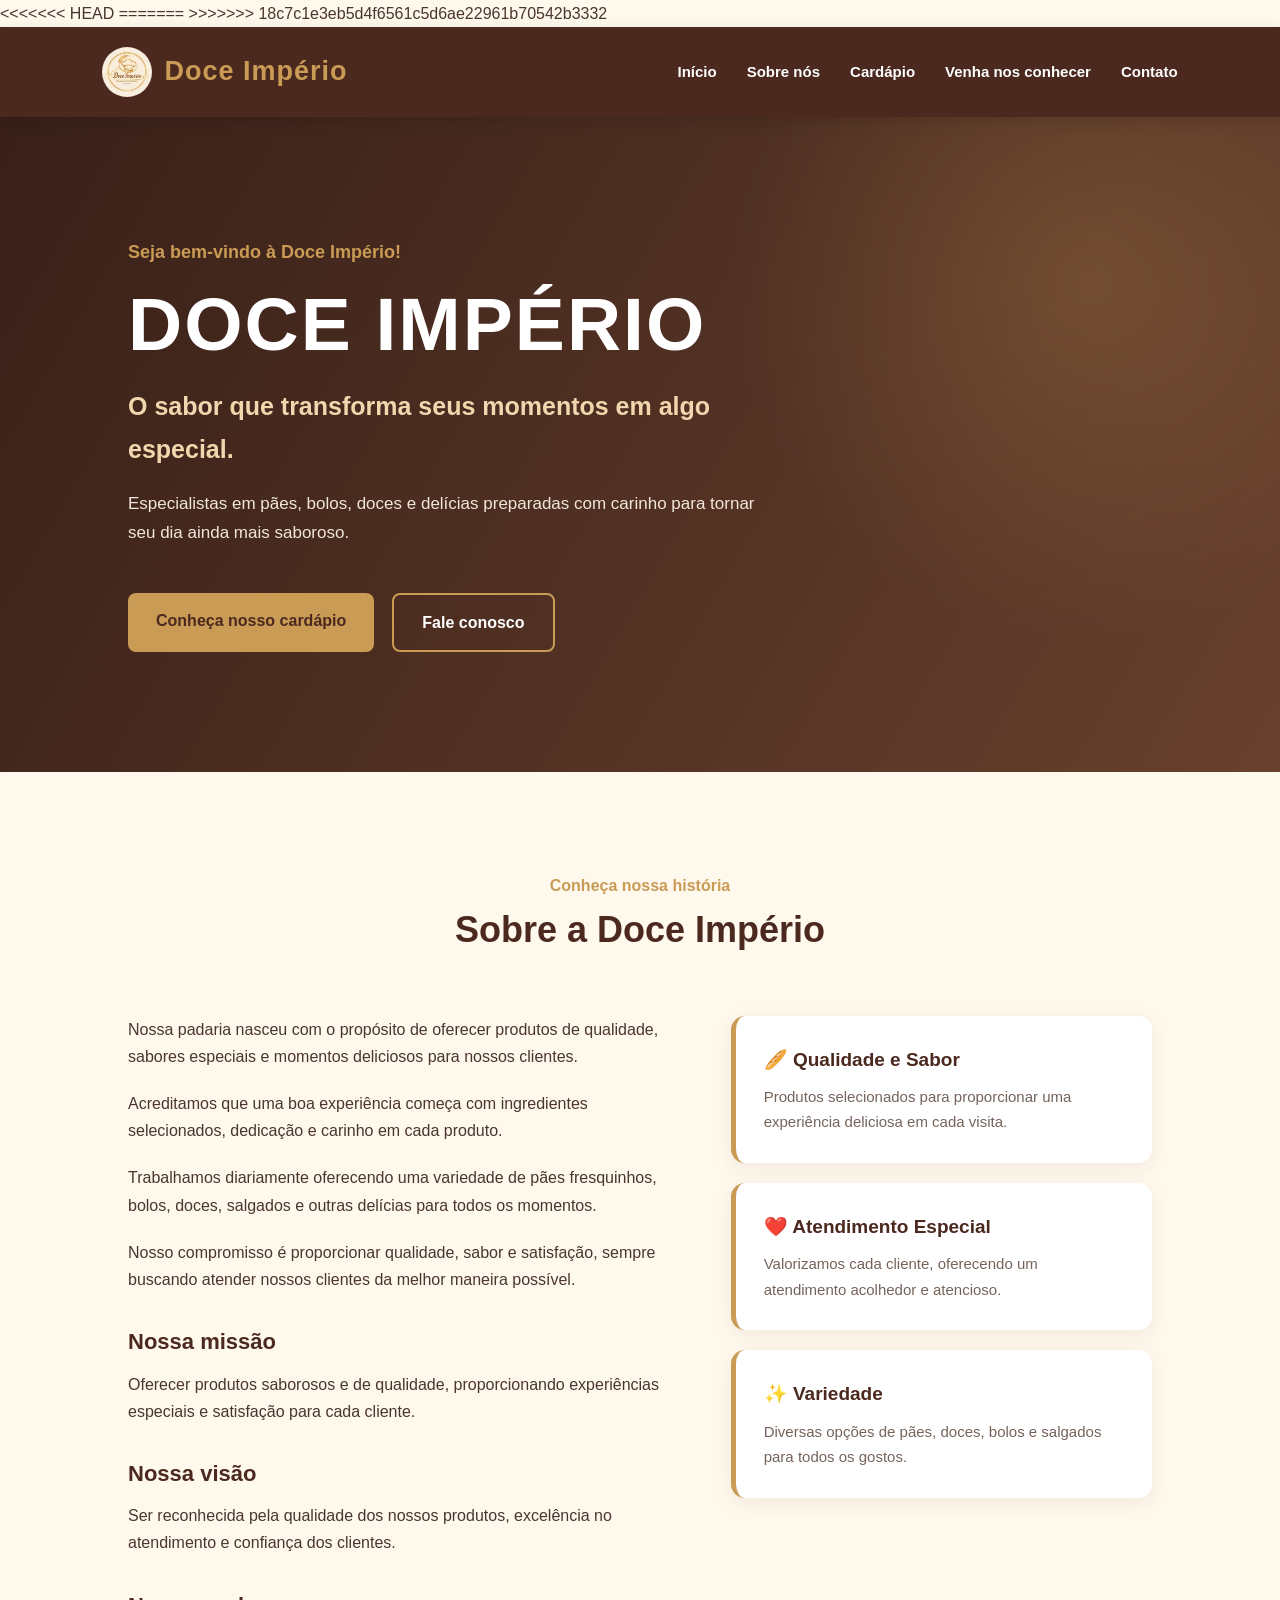
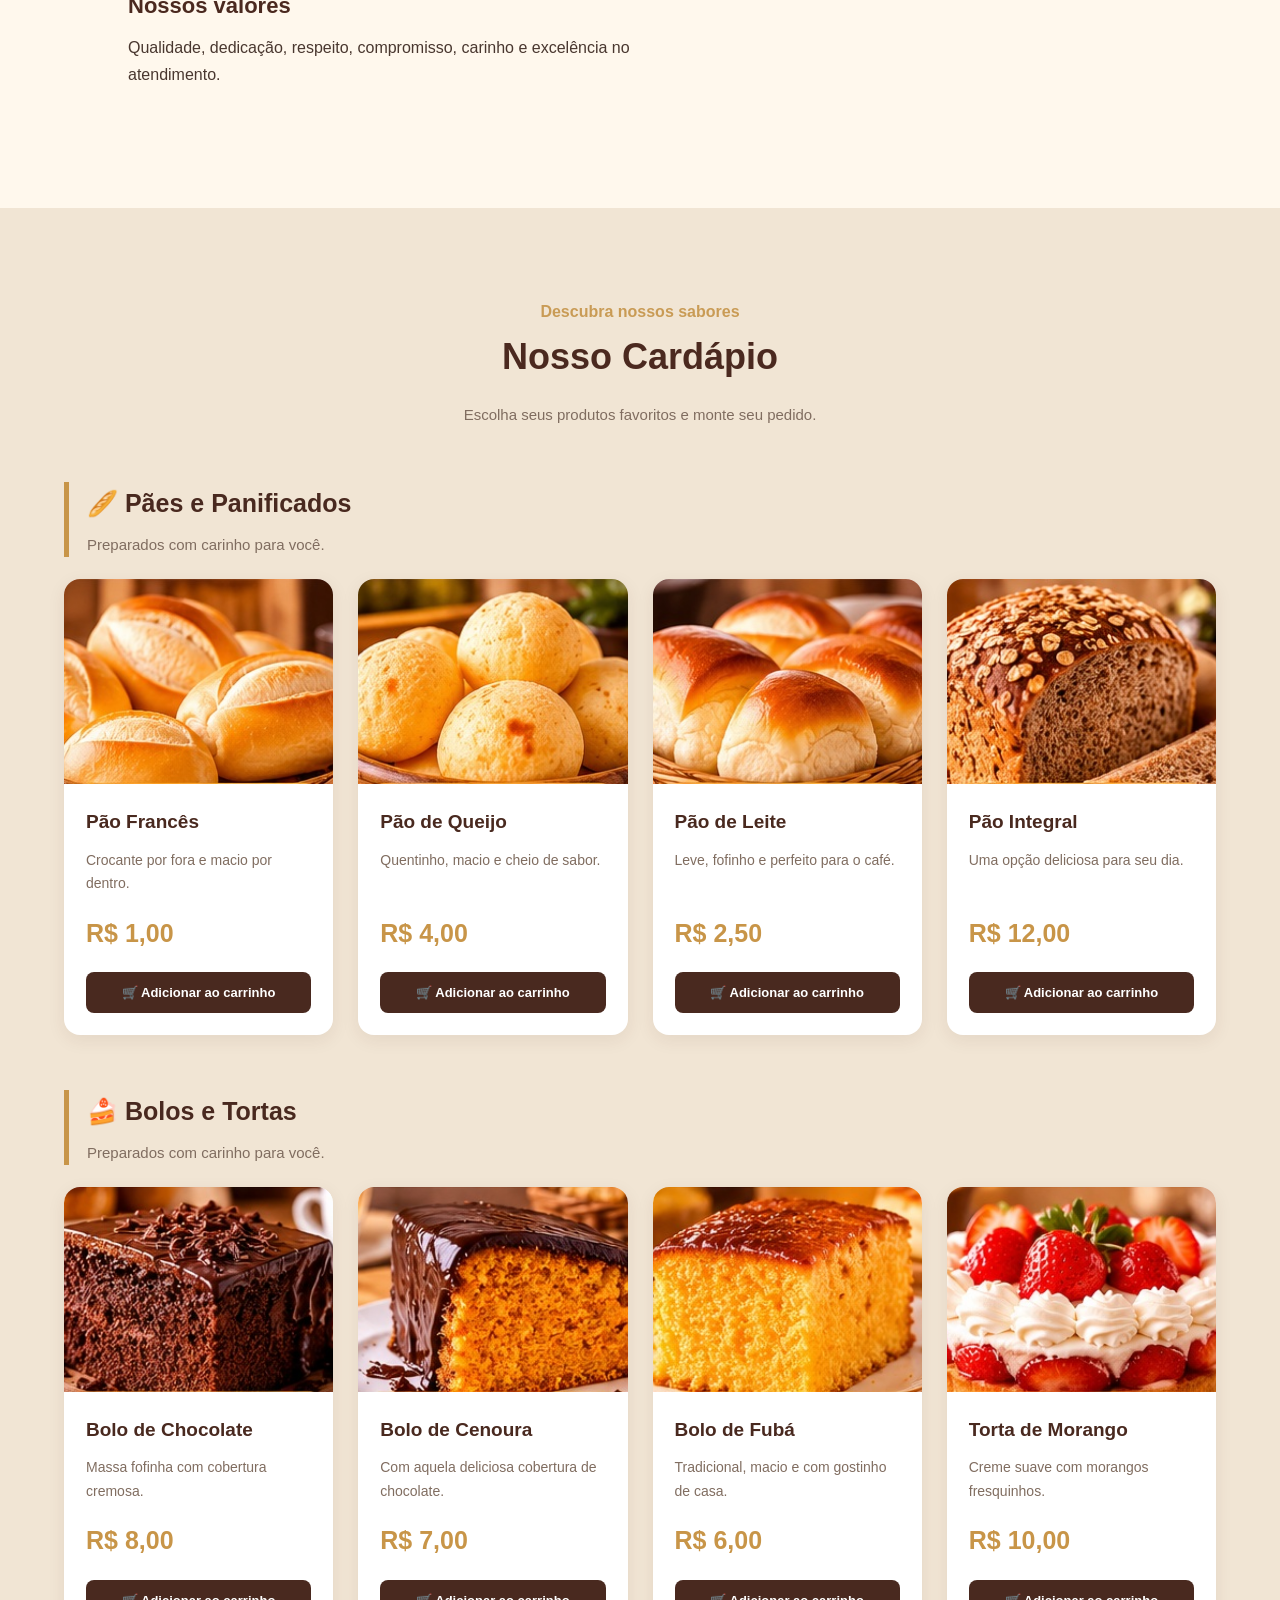
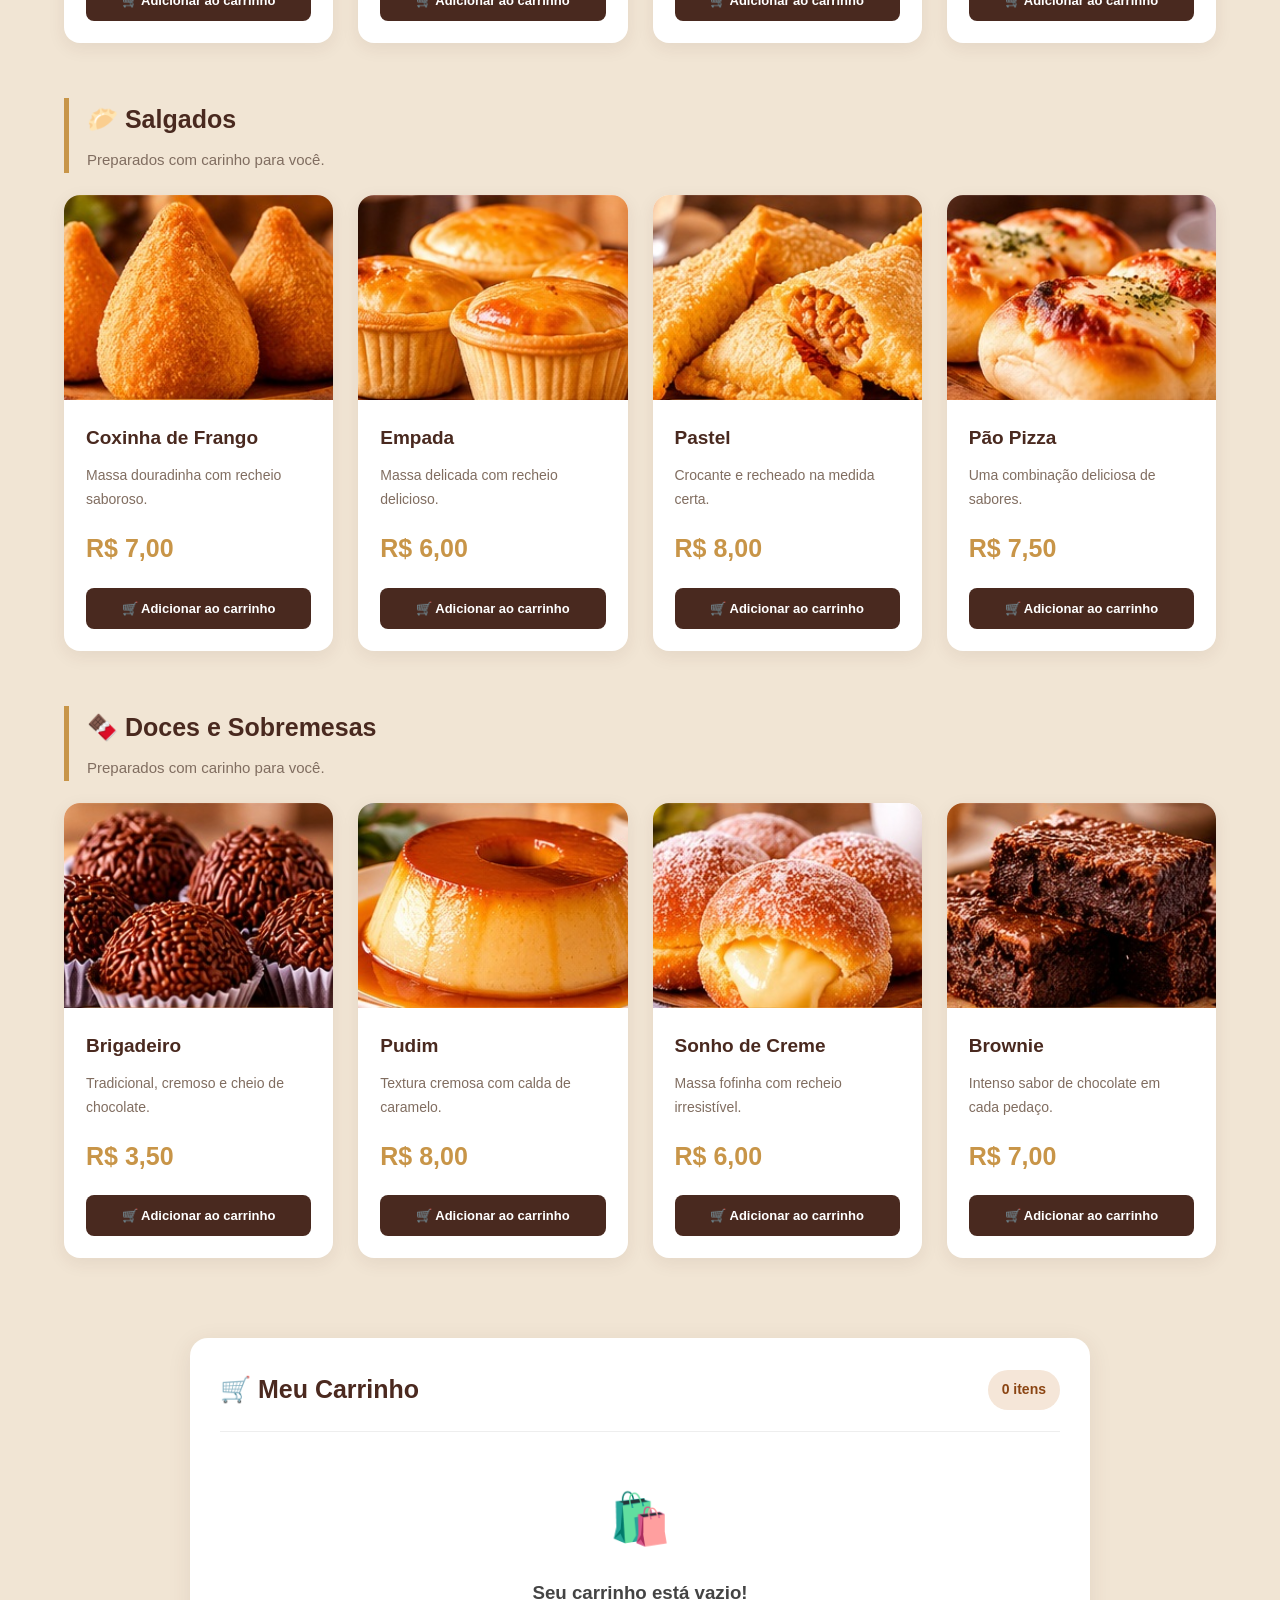
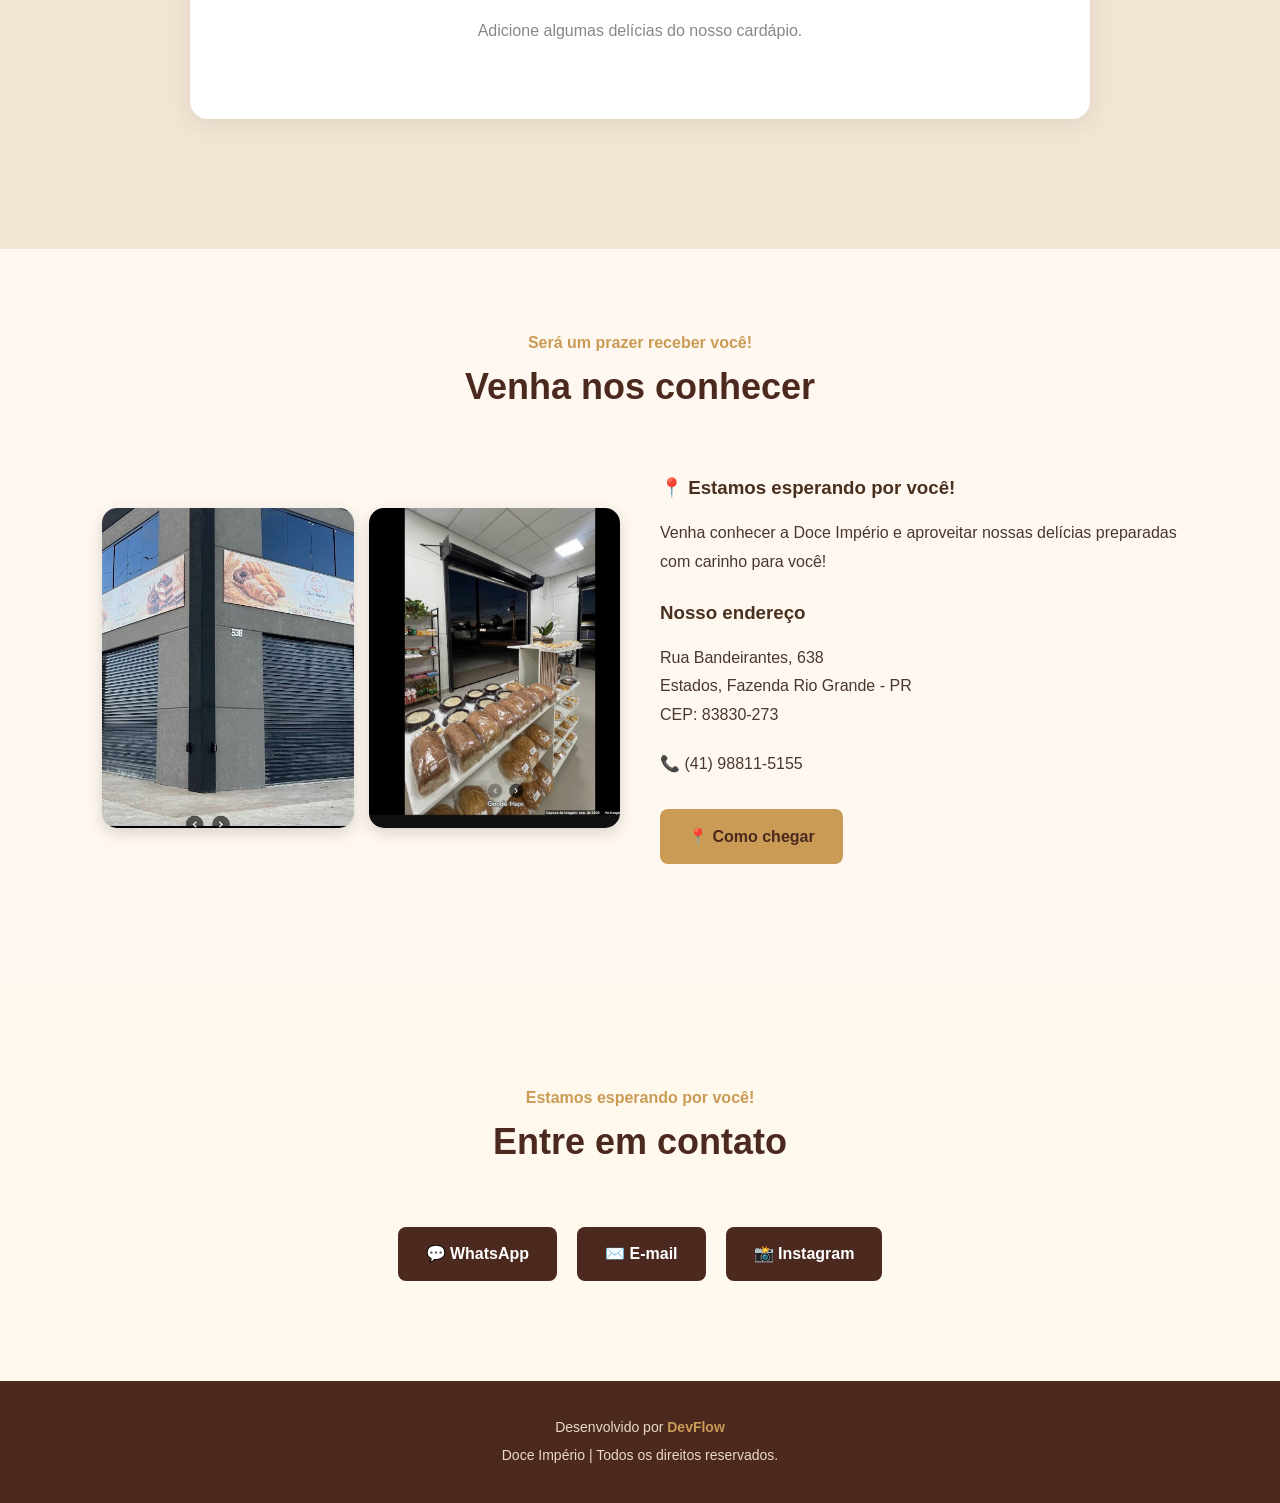
==== commit a8b6fc9f: "salvando e corrigindo" ====
--- a/padaria/index.html
+++ b/padaria/index.html
@@ -7,17 +7,27 @@
     <meta name="viewport" content="width=device-width, initial-scale=1.0">
 
     <title>Doce Império | Padaria</title>
+<<<<<<< HEAD
     <link rel="stylesheet" href="../style.css">
     <!-- ÍCONE DO SITE -->
 <link rel="icon" type="image/png" href="./android-chrome-192x192.png">
-
-<link rel="apple-touch-icon" href="./android-chrome-192x192.png">
+=======
+>>>>>>> 18c7c1e3eb5d4f6561c5d6ae22961b70542b3332
+
+    <link rel="stylesheet" href="style.css">
+
+    <link rel="icon" type="image/png" href="./android-chrome-192x192.png">
+    <link rel="apple-touch-icon" href="./android-chrome-192x192.png">
 </head>
 
 <body>
 
-    <!-- MENU -->
-    <header>
+<!-- NOTIFICAÇÕES DO CARRINHO -->
+<div id="notificacoes-carrinho" class="notificacoes-carrinho">
+</div>
+
+<!-- MENU -->
+<header>
 
     <div class="logo">
 
@@ -29,497 +39,370 @@
     </div>
 
     <nav>
-            <a href="#inicio">Início</a>
-            <a href="#sobre">Sobre nós</a>
-            <a href="#cardapio">Cardápio</a>
-            <a href="#contato">Contato</a>
-        </nav>
-
-    </header>
-
-    <!-- CONTEÚDO PRINCIPAL -->
-    <main>
-
-        <!-- INÍCIO -->
-        <section id="inicio" class="inicio">
-
-            <div class="inicio-conteudo">
-
-                <p class="apresentacao">
-                    Seja bem-vindo à Doce Império!
-                </p>
-
-                <h1>DOCE IMPÉRIO</h1>
-
-                <h2>
-                    O sabor que transforma seus momentos
-                    em algo especial.
-                </h2>
-
-                <p class="descricao">
-                    Especialistas em pães, bolos, doces e
-                    delícias preparadas com carinho para
-                    tornar seu dia ainda mais saboroso.
-                </p>
-
-            </div>
-
-            <div class="botoes">
-
-                <a href="#cardapio" class="botao">
-                    Conheça nosso cardápio
+        <a href="#inicio">Início</a>
+        <a href="#sobre">Sobre nós</a>
+        <a href="#cardapio">Cardápio</a>
+        <a href="#localizacao">Venha nos conhecer</a>
+        <a href="#contato">Contato</a>
+    </nav>
+
+</header>
+
+<!-- CONTEÚDO PRINCIPAL -->
+<main>
+
+    <!-- INÍCIO -->
+    <section id="inicio" class="inicio">
+
+        <div class="inicio-conteudo">
+
+            <p class="apresentacao">
+                Seja bem-vindo à Doce Império!
+            </p>
+
+            <h1>DOCE IMPÉRIO</h1>
+
+            <h2>
+                O sabor que transforma seus momentos
+                em algo especial.
+            </h2>
+
+            <p class="descricao">
+                Especialistas em pães, bolos, doces e
+                delícias preparadas com carinho para
+                tornar seu dia ainda mais saboroso.
+            </p>
+
+        </div>
+
+        <div class="botoes">
+
+            <a href="#cardapio" class="botao">
+                Conheça nosso cardápio
+            </a>
+
+            <a href="#contato" class="botao botao-secundario">
+                Fale conosco
+            </a>
+
+        </div>
+
+    </section>
+
+
+    <!-- SOBRE A PADARIA -->
+    <section id="sobre" class="sobre">
+
+        <div class="titulo-secao">
+
+            <p>Conheça nossa história</p>
+
+            <h2>Sobre a Doce Império</h2>
+
+        </div>
+
+        <div class="sobre-conteudo">
+
+            <div class="sobre-texto">
+
+                <p>
+                    Nossa padaria nasceu com o propósito
+                    de oferecer produtos de qualidade,
+                    sabores especiais e momentos
+                    deliciosos para nossos clientes.
+                </p>
+
+                <p>
+                    Acreditamos que uma boa experiência
+                    começa com ingredientes selecionados,
+                    dedicação e carinho em cada produto.
+                </p>
+
+                <p>
+                    Trabalhamos diariamente oferecendo
+                    uma variedade de pães fresquinhos,
+                    bolos, doces, salgados e outras
+                    delícias para todos os momentos.
+                </p>
+
+                <p>
+                    Nosso compromisso é proporcionar
+                    qualidade, sabor e satisfação,
+                    sempre buscando atender nossos
+                    clientes da melhor maneira possível.
+                </p>
+
+                <h3>Nossa missão</h3>
+
+                <p>
+                    Oferecer produtos saborosos e de
+                    qualidade, proporcionando experiências
+                    especiais e satisfação para cada cliente.
+                </p>
+
+                <h3>Nossa visão</h3>
+
+                <p>
+                    Ser reconhecida pela qualidade dos
+                    nossos produtos, excelência no
+                    atendimento e confiança dos clientes.
+                </p>
+
+                <h3>Nossos valores</h3>
+
+                <p>
+                    Qualidade, dedicação, respeito,
+                    compromisso, carinho e excelência
+                    no atendimento.
+                </p>
+
+            </div>
+
+            <!-- DIFERENCIAIS -->
+            <div class="habilidades">
+
+                <div class="habilidade">
+
+                    <h3>🥖 Qualidade e Sabor</h3>
+
+                    <p>
+                        Produtos selecionados para
+                        proporcionar uma experiência
+                        deliciosa em cada visita.
+                    </p>
+
+                </div>
+
+                <div class="habilidade">
+
+                    <h3>❤️ Atendimento Especial</h3>
+
+                    <p>
+                        Valorizamos cada cliente,
+                        oferecendo um atendimento
+                        acolhedor e atencioso.
+                    </p>
+
+                </div>
+
+                <div class="habilidade">
+
+                    <h3>✨ Variedade</h3>
+
+                    <p>
+                        Diversas opções de pães,
+                        doces, bolos e salgados
+                        para todos os gostos.
+                    </p>
+
+                </div>
+
+            </div>
+
+        </div>
+
+    </section>
+
+
+    <!-- CARDÁPIO -->
+    <section id="cardapio" class="projetos-secao">
+
+        <div class="titulo-secao">
+
+            <p>Descubra nossos sabores</p>
+
+            <h2>Nosso Cardápio</h2>
+
+            <span class="subtitulo-cardapio">
+                Escolha seus produtos favoritos e monte seu pedido.
+            </span>
+
+        </div>
+
+        <!-- PRODUTOS GERADOS PELO JAVASCRIPT -->
+        <div id="lista-produtos"></div>
+
+        <!-- CARRINHO -->
+        <section id="carrinho" class="carrinho-container">
+
+            <div class="carrinho-titulo">
+
+                <h2>🛒 Meu Carrinho</h2>
+
+                <span id="carrinho-contador">0 itens</span>
+
+            </div>
+
+            <div id="carrinho-vazio" class="carrinho-vazio">
+
+                <span>🛍️</span>
+
+                <h3>Seu carrinho está vazio!</h3>
+
+                <p>Adicione algumas delícias do nosso cardápio.</p>
+
+            </div>
+
+            <div id="carrinho-itens"></div>
+
+            <div id="carrinho-resumo" class="carrinho-resumo">
+
+                <div class="resumo-linha">
+
+                    <span>Subtotal:</span>
+
+                    <strong id="subtotal">R$ 0,00</strong>
+
+                </div>
+
+                <div class="resumo-linha total">
+
+                    <span>Total do pedido:</span>
+
+                    <strong id="total">R$ 0,00</strong>
+
+                </div>
+
+                <p class="aviso-pagamento">
+                    O pagamento será combinado diretamente pelo WhatsApp.
+                </p>
+
+                <button id="finalizar-pedido" class="botao-finalizar">
+                    Finalizar pedido pelo WhatsApp
+                </button>
+
+                <button id="limpar-carrinho" class="botao-limpar">
+                    Limpar carrinho
+                </button>
+
+            </div>
+
+        </section>
+
+    </section>
+
+
+    <!-- VENHA NOS CONHECER -->
+    <section id="localizacao" class="localizacao">
+
+        <div class="titulo-secao">
+
+            <p>Será um prazer receber você!</p>
+
+            <h2>Venha nos conhecer</h2>
+
+        </div>
+
+        <div class="localizacao-conteudo">
+
+            <!-- GALERIA DE FOTOS -->
+            <div class="galeria-loja">
+
+                <img src="../padaria/imagens/PARTE DA FRENTE.jpg "
+                     alt="Fachada da Padaria Doce Império">
+
+                <img src="../padaria/imagens/PARTE DE DENTRO.png"
+                     alt="Interior da Padaria Doce Império">
+
+            </div>
+
+            <!-- INFORMAÇÕES DA LOJA -->
+            <div class="localizacao-texto">
+
+                <h3>📍 Estamos esperando por você!</h3>
+
+                <p>
+                    Venha conhecer a Doce Império e
+                    aproveitar nossas delícias preparadas
+                    com carinho para você!
+                </p>
+
+                <h3>Nosso endereço</h3>
+
+                <p>
+                    Rua Bandeirantes, 638<br>
+                    Estados, Fazenda Rio Grande - PR<br>
+                    CEP: 83830-273
+                </p>
+
+                <p>
+                    📞 (41) 98811-5155
+                </p>
+
+                <a
+                    href="https://www.google.com/maps/search/?api=1&query=Rua+Bandeirantes+638+Estados+Fazenda+Rio+Grande+PR+83830-273"
+                    target="_blank"
+                    rel="noopener noreferrer"
+                    class="botao"
+                >
+                    📍 Como chegar
                 </a>
 
-                <a href="#contato" class="botao botao-secundario">
-                    Fale conosco
-                </a>
-
-            </div>
-
-        </section>
-
-
-        <!-- SOBRE A PADARIA -->
-        <section id="sobre" class="sobre">
-
-            <div class="titulo-secao">
-
-                <p>Conheça nossa história</p>
-
-                <h2>Sobre a Doce Império</h2>
-
-            </div>
-
-            <div class="sobre-conteudo">
-
-                <div class="sobre-texto">
-
-                    <p>
-                        Nossa padaria nasceu com o propósito
-                        de oferecer produtos de qualidade,
-                        sabores especiais e momentos
-                        deliciosos para nossos clientes.
-                    </p>
-
-                    <p>
-                        Acreditamos que uma boa experiência
-                        começa com ingredientes selecionados,
-                        dedicação e carinho em cada produto.
-                    </p>
-
-                    <p>
-                        Trabalhamos diariamente oferecendo
-                        uma variedade de pães fresquinhos,
-                        bolos, doces, salgados e outras
-                        delícias para todos os momentos.
-                    </p>
-
-                    <p>
-                        Nosso compromisso é proporcionar
-                        qualidade, sabor e satisfação,
-                        sempre buscando atender nossos
-                        clientes da melhor maneira possível.
-                    </p>
-
-                    <h3>Nossa missão</h3>
-
-                    <p>
-                        Oferecer produtos saborosos e de
-                        qualidade, proporcionando experiências
-                        especiais e satisfação para cada cliente.
-                    </p>
-
-                    <h3>Nossa visão</h3>
-
-                    <p>
-                        Ser reconhecida pela qualidade dos
-                        nossos produtos, excelência no
-                        atendimento e confiança dos clientes.
-                    </p>
-
-                    <h3>Nossos valores</h3>
-
-                    <p>
-                        Qualidade, dedicação, respeito,
-                        compromisso, carinho e excelência
-                        no atendimento.
-                    </p>
-
-                </div>
-
-                <!-- DIFERENCIAIS -->
-                <div class="habilidades">
-
-                    <div class="habilidade">
-
-                        <h3>🥖 Qualidade e Sabor</h3>
-
-                        <p>
-                            Produtos selecionados para
-                            proporcionar uma experiência
-                            deliciosa em cada visita.
-                        </p>
-
-                    </div>
-
-                    <div class="habilidade">
-
-                        <h3>❤️ Atendimento Especial</h3>
-
-                        <p>
-                            Valorizamos cada cliente,
-                            oferecendo um atendimento
-                            acolhedor e atencioso.
-                        </p>
-
-                    </div>
-
-                    <div class="habilidade">
-
-                        <h3>✨ Variedade</h3>
-
-                        <p>
-                            Diversas opções de pães,
-                            doces, bolos e salgados
-                            para todos os gostos.
-                        </p>
-
-                    </div>
-
-                </div>
-
-            </div>
-
-        </section>
-
-
-        
-<!-- CARDÁPIO -->
-<section id="cardapio" class="projetos-secao">
-
-    <div class="titulo-secao">
-        <p>Descubra nossos sabores</p>
-        <h2>Nosso Cardápio</h2>
-        <span class="subtitulo-cardapio">
-            Preparado com carinho para adoçar seus melhores momentos.
-        </span>
-    </div>
-
-    <!-- CATEGORIA: PÃES -->
-    <div class="categoria-cardapio">
-        <h3>🥖 Pães e Panificados</h3>
-        <p>O sabor e o frescor de todos os dias.</p>
-    </div>
-
-    <div class="cardapio-produtos">
-
-        <article class="produto-card">
-            <img src="./imagens/pao-frances.jpg" alt="Pão francês">
-            <div class="produto-info">
-                <h3>Pão Francês</h3>
-                <p>Crocante por fora e macio por dentro.</p>
-                <span class="preco">R$ 1,00</span>
-                <a class="botao-pedido"
-                   href="https://wa.me/5541998892366?text=Ol%C3%A1!%20Gostaria%20de%20pedir%20P%C3%A3o%20Franc%C3%AAs."
-                   target="_blank" rel="noopener">
-                    Pedir pelo WhatsApp
-                </a>
-            </div>
-        </article>
-
-        <article class="produto-card">
-            <img src="./imagens/pao-de-queijo.jpg" alt="Pão de queijo">
-            <div class="produto-info">
-                <h3>Pão de Queijo</h3>
-                <p>Quentinho, macio e cheio de sabor.</p>
-                <span class="preco">R$ 4,00</span>
-                <a class="botao-pedido"
-                   href="https://wa.me/5541998892366?text=Ol%C3%A1!%20Gostaria%20de%20pedir%20P%C3%A3o%20de%20Queijo."
-                   target="_blank" rel="noopener">
-                    Pedir pelo WhatsApp
-                </a>
-            </div>
-        </article>
-
-        <article class="produto-card">
-            <img src="./imagens/pao-de-leite.jpg" alt="Pão de leite">
-            <div class="produto-info">
-                <h3>Pão de Leite</h3>
-                <p>Leve, fofinho e perfeito para o café.</p>
-                <span class="preco">R$ 2,50</span>
-                <a class="botao-pedido"
-                   href="https://wa.me/5541998892366?text=Ol%C3%A1!%20Gostaria%20de%20pedir%20P%C3%A3o%20de%20Leite."
-                   target="_blank" rel="noopener">
-                    Pedir pelo WhatsApp
-                </a>
-            </div>
-        </article>
-
-        <article class="produto-card">
-            <img src="./imagens/pao-integral.jpg" alt="Pão integral">
-            <div class="produto-info">
-                <h3>Pão Integral</h3>
-                <p>Uma opção deliciosa para seu dia.</p>
-                <span class="preco">R$ 12,00</span>
-                <a class="botao-pedido"
-                   href="https://wa.me/5541998892366?text=Ol%C3%A1!%20Gostaria%20de%20pedir%20P%C3%A3o%20Integral."
-                   target="_blank" rel="noopener">
-                    Pedir pelo WhatsApp
-                </a>
-            </div>
-        </article>
-
-    </div>
-
-
-    <!-- CATEGORIA: BOLOS E TORTAS -->
-    <div class="categoria-cardapio">
-        <h3>🍰 Bolos e Tortas</h3>
-        <p>Receitas especiais para adoçar sua vida.</p>
-    </div>
-
-    <div class="cardapio-produtos">
-
-        <article class="produto-card">
-            <img src="./imagens/bolo-chocolate.jpg" alt="Bolo de chocolate">
-            <div class="produto-info">
-                <h3>Bolo de Chocolate</h3>
-                <p>Massa fofinha com cobertura cremosa.</p>
-                <span class="preco">R$ 8,00</span>
-                <a class="botao-pedido"
-                   href="https://wa.me/5541998892366?text=Ol%C3%A1!%20Gostaria%20de%20pedir%20Bolo%20de%20Chocolate."
-                   target="_blank" rel="noopener">
-                    Pedir pelo WhatsApp
-                </a>
-            </div>
-        </article>
-
-        <article class="produto-card">
-            <img src="./imagens/bolo-cenoura.jpg" alt="Bolo de cenoura">
-            <div class="produto-info">
-                <h3>Bolo de Cenoura</h3>
-                <p>Com aquela deliciosa cobertura de chocolate.</p>
-                <span class="preco">R$ 7,00</span>
-                <a class="botao-pedido"
-                   href="https://wa.me/5541998892366?text=Ol%C3%A1!%20Gostaria%20de%20pedir%20Bolo%20de%20Cenoura."
-                   target="_blank" rel="noopener">
-                    Pedir pelo WhatsApp
-                </a>
-            </div>
-        </article>
-
-        <article class="produto-card">
-            <img src="./imagens/bolo-fuba.jpg" alt="Bolo de fubá">
-            <div class="produto-info">
-                <h3>Bolo de Fubá</h3>
-                <p>Tradicional, macio e com gostinho de casa.</p>
-                <span class="preco">R$ 6,00</span>
-                <a class="botao-pedido"
-                   href="https://wa.me/5541998892366?text=Ol%C3%A1!%20Gostaria%20de%20pedir%20Bolo%20de%20Fub%C3%A1."
-                   target="_blank" rel="noopener">
-                    Pedir pelo WhatsApp
-                </a>
-            </div>
-        </article>
-
-        <article class="produto-card">
-            <img src="./imagens/torta-morango.jpg" alt="Torta de morango">
-            <div class="produto-info">
-                <h3>Torta de Morango</h3>
-                <p>Creme suave com morangos fresquinhos.</p>
-                <span class="preco">R$ 10,00</span>
-                <a class="botao-pedido"
-                   href="https://wa.me/5541998892366?text=Ol%C3%A1!%20Gostaria%20de%20pedir%20Torta%20de%20Morango."
-                   target="_blank" rel="noopener">
-                    Pedir pelo WhatsApp
-                </a>
-            </div>
-        </article>
-
-    </div>
-
-
-    <!-- CATEGORIA: SALGADOS -->
-    <div class="categoria-cardapio">
-        <h3>🥟 Salgados</h3>
-        <p>Opções irresistíveis para qualquer hora.</p>
-    </div>
-
-    <div class="cardapio-produtos">
-
-        <article class="produto-card">
-            <img src="./imagens/coxinha.jpg" alt="Coxinha de frango">
-            <div class="produto-info">
-                <h3>Coxinha de Frango</h3>
-                <p>Massa douradinha com recheio saboroso.</p>
-                <span class="preco">R$ 7,00</span>
-                <a class="botao-pedido"
-                   href="https://wa.me/5541998892366?text=Ol%C3%A1!%20Gostaria%20de%20pedir%20Coxinha%20de%20Frango."
-                   target="_blank" rel="noopener">
-                    Pedir pelo WhatsApp
-                </a>
-            </div>
-        </article>
-
-        <article class="produto-card">
-            <img src="./imagens/empada.jpg" alt="Empada">
-            <div class="produto-info">
-                <h3>Empada</h3>
-                <p>Massa delicada com recheio delicioso.</p>
-                <span class="preco">R$ 6,00</span>
-                <a class="botao-pedido"
-                   href="https://wa.me/5541998892366?text=Ol%C3%A1!%20Gostaria%20de%20pedir%20Empada."
-                   target="_blank" rel="noopener">
-                    Pedir pelo WhatsApp
-                </a>
-            </div>
-        </article>
-
-        <article class="produto-card">
-            <img src="./imagens/pastel.jpg" alt="Pastel">
-            <div class="produto-info">
-                <h3>Pastel</h3>
-                <p>Crocante e recheado na medida certa.</p>
-                <span class="preco">R$ 8,00</span>
-                <a class="botao-pedido"
-                   href="https://wa.me/5541998892366?text=Ol%C3%A1!%20Gostaria%20de%20pedir%20Pastel."
-                   target="_blank" rel="noopener">
-                    Pedir pelo WhatsApp
-                </a>
-            </div>
-        </article>
-
-        <article class="produto-card">
-            <img src="./imagens/pao-pizza.jpg" alt="Pão pizza">
-            <div class="produto-info">
-                <h3>Pão Pizza</h3>
-                <p>Uma combinação deliciosa de sabores.</p>
-                <span class="preco">R$ 7,50</span>
-                <a class="botao-pedido"
-                   href="https://wa.me/5541998892366?text=Ol%C3%A1!%20Gostaria%20de%20pedir%20P%C3%A3o%20Pizza."
-                   target="_blank" rel="noopener">
-                    Pedir pelo WhatsApp
-                </a>
-            </div>
-        </article>
-
-    </div>
-
-
-    <!-- CATEGORIA: DOCES E SOBREMESAS -->
-    <div class="categoria-cardapio">
-        <h3>🍫 Doces e Sobremesas</h3>
-        <p>Pequenas delícias que fazem grandes momentos.</p>
-    </div>
-
-    <div class="cardapio-produtos">
-
-        <article class="produto-card">
-            <img src="./imagens/brigadeiro.jpg" alt="Brigadeiro">
-            <div class="produto-info">
-                <h3>Brigadeiro</h3>
-                <p>Tradicional, cremoso e cheio de chocolate.</p>
-                <span class="preco">R$ 3,50</span>
-                <a class="botao-pedido"
-                   href="https://wa.me/5541998892366?text=Ol%C3%A1!%20Gostaria%20de%20pedir%20Brigadeiro."
-                   target="_blank" rel="noopener">
-                    Pedir pelo WhatsApp
-                </a>
-            </div>
-        </article>
-
-        <article class="produto-card">
-            <img src="./imagens/pudim.jpg" alt="Pudim">
-            <div class="produto-info">
-                <h3>Pudim</h3>
-                <p>Textura cremosa com calda de caramelo.</p>
-                <span class="preco">R$ 8,00</span>
-                <a class="botao-pedido"
-                   href="https://wa.me/5541998892366?text=Ol%C3%A1!%20Gostaria%20de%20pedir%20Pudim."
-                   target="_blank" rel="noopener">
-                    Pedir pelo WhatsApp
-                </a>
-            </div>
-        </article>
-
-        <article class="produto-card">
-            <img src="./imagens/sonho.jpg" alt="Sonho de creme">
-            <div class="produto-info">
-                <h3>Sonho de Creme</h3>
-                <p>Massa fofinha com recheio irresistível.</p>
-                <span class="preco">R$ 6,00</span>
-                <a class="botao-pedido"
-                   href="https://wa.me/5541998892366?text=Ol%C3%A1!%20Gostaria%20de%20pedir%20Sonho%20de%20Creme."
-                   target="_blank" rel="noopener">
-                    Pedir pelo WhatsApp
-                </a>
-            </div>
-        </article>
-
-        <article class="produto-card">
-            <img src="./imagens/brownie.jpg" alt="Brownie de chocolate">
-            <div class="produto-info">
-                <h3>Brownie</h3>
-                <p>Intenso sabor de chocolate em cada pedaço.</p>
-                <span class="preco">R$ 7,00</span>
-                <a class="botao-pedido"
-                   href="https://wa.me/5541998892366?text=Ol%C3%A1!%20Gostaria%20de%20pedir%20Brownie."
-                   target="_blank" rel="noopener">
-                    Pedir pelo WhatsApp
-                </a>
-            </div>
-        </article>
-
-    </div>
-
-</section>
-
-
-
-        <!-- CONTATO -->
-        <section id="contato" class="contato">
-
-            <div class="titulo-secao">
-
-                <p>Estamos esperando por você!</p>
-
-                <h2>Entre em contato</h2>
-
-            </div>
-
-            <div class="contato-links">
-
-                <a href="https://wa.me/5541998892366">
-                    WhatsApp
-                </a>
-
-                <a href="mailto:kauacastroamaral@gmail.com">
-                    E-mail
-                </a>
-
-
-            </div>
-
-        </section>
-
-    </main>
-
-
-    <!-- RODAPÉ -->
-    <footer>
-
-        <p>
-            Desenvolvido por
-            <a href="https://look.devlook.xyz">DevFlow</a>
-        </p>
-
-        <p>
-            Doce Império | Todos os direitos reservados.
-        </p>
-
-    </footer>
-
-    <script src="script.js"></script>
+            </div>
+
+        </div>
+
+    </section>
+
+
+    <!-- CONTATO -->
+    <section id="contato" class="contato">
+
+        <div class="titulo-secao">
+
+            <p>Estamos esperando por você!</p>
+
+            <h2>Entre em contato</h2>
+
+        </div>
+
+        <div class="contato-links">
+
+            <!-- WHATSAPP -->
+            <a
+                href="https://wa.me/5541988115155"
+                target="_blank"
+                rel="noopener noreferrer"
+            >
+                💬 WhatsApp
+            </a>
+
+            <!-- E-MAIL -->
+            <a href="mailto:doceimperio@gmail.com">
+                ✉️ E-mail
+            </a>
+
+            <!-- INSTAGRAM -->
+            <a
+                href="https://www.instagram.com/doce_imperio_gourmet_/"
+                target="_blank"
+                rel="noopener noreferrer"
+            >
+                📸 Instagram
+            </a>
+
+        </div>
+
+    </section>
+
+</main>
+
+
+<!-- RODAPÉ -->
+<footer>
+
+    <p>
+        Desenvolvido por
+        <a href="https://look.devlook.xyz">DevFlow</a>
+    </p>
+
+    <p>
+        Doce Império | Todos os direitos reservados.
+    </p>
+
+</footer>
+
+<script src="script.js"></script>
+
 </body>
-
 </html>
--- a/style.css
+++ b/style.css
@@ -44,11 +44,25 @@
     box-shadow: 0 4px 15px rgba(0, 0, 0, 0.12);
 }
 
+.logo {
+    display: flex;
+    align-items: center;
+    gap: 12px;
+}
+
+.logo img {
+    width: 50px;
+    height: 50px;
+    object-fit: contain;
+    border-radius: 50%;
+}
+
 .logo h2 {
     color: var(--dourado);
     font-size: 27px;
     font-weight: 800;
     letter-spacing: 1px;
+    margin: 0;
 }
 
 nav {
@@ -134,7 +148,7 @@
 
 
 /* =================================
-   BOTÕES
+   BOTÕES PRINCIPAIS
 ================================= */
 
 .botoes {
@@ -257,231 +271,6 @@
 }
 
 
-/* =================================
-   CARDÁPIO
-================================= */
-
-.projetos-secao {
-    padding: 100px 10%;
-    background: #f0e5d5;
-}
-
-.projetos {
-    display: grid;
-    grid-template-columns: repeat(2, 1fr);
-    gap: 25px;
-}
-
-.card {
-    background: var(--branco);
-    padding: 35px;
-    border-radius: 15px;
-    box-shadow: 0 5px 20px rgba(75, 41, 31, 0.07);
-    transition: 0.3s;
-    border-bottom: 4px solid transparent;
-}
-
-.card:hover {
-    transform: translateY(-8px);
-    border-bottom-color: var(--dourado);
-    box-shadow: 0 12px 30px rgba(75, 41, 31, 0.12);
-}
-
-.numero-projeto {
-    color: var(--dourado);
-    font-size: 30px;
-    font-weight: 900;
-    margin-bottom: 15px;
-}
-
-.card h3 {
-    color: var(--marrom);
-    font-size: 22px;
-    margin-bottom: 12px;
-}
-
-.card p {
-    color: #75645b;
-    font-size: 15px;
-}
-
-
-/* =================================
-   CONTATO
-================================= */
-
-.contato {
-    padding: 100px 10%;
-    text-align: center;
-}
-
-.contato-links {
-    display: flex;
-    justify-content: center;
-    flex-wrap: wrap;
-    gap: 20px;
-}
-
-.contato-links a {
-    padding: 13px 28px;
-    background: var(--marrom);
-    color: var(--branco);
-    text-decoration: none;
-    border-radius: 8px;
-    font-weight: 600;
-    transition: 0.3s;
-}
-
-.contato-links a:hover {
-    background: var(--dourado);
-    color: var(--marrom);
-    transform: translateY(-4px);
-}
-
-
-/* =================================
-   RODAPÉ
-================================= */
-
-footer {
-    background: var(--marrom);
-    padding: 30px 10%;
-    text-align: center;
-    color: #e9d9c8;
-}
-
-footer p {
-    margin: 5px 0;
-    font-size: 14px;
-}
-
-footer a {
-    color: var(--dourado);
-    text-decoration: none;
-    font-weight: 700;
-}
-
-
-/* =================================
-   ANIMAÇÕES
-================================= */
-
-@keyframes aparecer {
-    from {
-        opacity: 0;
-        transform: translateY(25px);
-    }
-
-    to {
-        opacity: 1;
-        transform: translateY(0);
-    }
-}
-
-
-/* =================================
-   RESPONSIVIDADE
-================================= */
-
-@media (max-width: 900px) {
-
-    .sobre-conteudo {
-        grid-template-columns: 1fr;
-    }
-
-    .inicio {
-        padding: 100px 7%;
-    }
-
-    .sobre,
-    .projetos-secao,
-    .contato {
-        padding: 75px 7%;
-    }
-
-}
-
-@media (max-width: 600px) {
-
-    header {
-        padding: 18px 5%;
-        flex-direction: column;
-        gap: 15px;
-    }
-
-    nav {
-        gap: 15px;
-        flex-wrap: wrap;
-        justify-content: center;
-    }
-
-    nav a {
-        font-size: 13px;
-    }
-
-    .inicio {
-        min-height: 550px;
-        padding: 80px 7%;
-    }
-
-    .inicio h2 {
-        font-size: 21px;
-    }
-
-    .descricao {
-        font-size: 15px;
-    }
-
-    .botoes {
-        flex-direction: column;
-        width: 100%;
-    }
-
-    .botao {
-        text-align: center;
-    }
-
-    .titulo-secao h2 {
-        font-size: 29px;
-    }
-
-    .projetos {
-        grid-template-columns: 1fr;
-    }
-
-    .card {
-        padding: 28px;
-    }
-
-    .contato-links {
-        flex-direction: column;
-    }
-
-    .contato-links a {
-        text-align: center;
-    }
-
-}
-/* LOGO DO CABEÇALHO */
-
-.logo {
-    display: flex;
-    align-items: center;
-    gap: 12px;
-}
-
-.logo img {
-    width: 50px;
-    height: 50px;
-    object-fit: contain;
-    border-radius: 50%;
-}
-
-.logo h2 {
-    margin: 0;
-}
-
-
 /* ========================================
    CARDÁPIO - DOCE IMPÉRIO
 ======================================== */
@@ -533,7 +322,7 @@
     gap: 25px;
 }
 
-/* CARTÃO */
+/* CARTÕES */
 
 .produto-card {
     background: #FFFFFF;
@@ -551,7 +340,7 @@
     box-shadow: 0 12px 25px rgba(73, 41, 31, 0.15);
 }
 
-/* FOTOGRAFIA */
+/* IMAGENS */
 
 .produto-card img {
     width: 100%;
@@ -599,7 +388,7 @@
     margin-bottom: 18px;
 }
 
-/* BOTÃO WHATSAPP */
+/* BOTÃO ADICIONAR AO CARRINHO */
 
 .botao-pedido {
     display: block;
@@ -610,9 +399,12 @@
     background: #49291F;
     color: #FFFFFF;
     padding: 13px 10px;
+    border: none;
     border-radius: 8px;
+    font-family: inherit;
     font-size: 13px;
     font-weight: 700;
+    cursor: pointer;
     transition: all 0.3s ease;
 }
 
@@ -622,7 +414,336 @@
     transform: translateY(-2px);
 }
 
-/* TABLETS */
+
+/* ========================================
+   CARRINHO DE COMPRAS
+======================================== */
+
+.carrinho-container {
+    width: 100%;
+    max-width: 900px;
+    margin: 80px auto 40px;
+    padding: 30px;
+    background: #FFFFFF;
+    border-radius: 18px;
+    box-shadow: 0 5px 25px rgba(73, 41, 31, 0.09);
+}
+
+/* TÍTULO */
+
+.carrinho-titulo {
+    display: flex;
+    justify-content: space-between;
+    align-items: center;
+    gap: 15px;
+    padding-bottom: 20px;
+    border-bottom: 1px solid #eee;
+}
+
+.carrinho-titulo h2 {
+    color: var(--marrom);
+    font-size: 25px;
+}
+
+/* CONTADOR */
+
+#carrinho-contador {
+    background: #f5e6d8;
+    color: #8b4513;
+    padding: 8px 14px;
+    border-radius: 20px;
+    font-weight: bold;
+    font-size: 14px;
+}
+
+/* CARRINHO VAZIO */
+
+.carrinho-vazio {
+    text-align: center;
+    padding: 45px 15px;
+}
+
+.carrinho-vazio span {
+    font-size: 50px;
+}
+
+.carrinho-vazio h3 {
+    color: #444;
+    margin: 15px 0 8px;
+}
+
+.carrinho-vazio p {
+    color: #888;
+}
+
+/* ========================================
+   PRODUTOS DENTRO DO CARRINHO
+======================================== */
+
+.carrinho-item {
+    display: flex;
+    align-items: center;
+    justify-content: space-between;
+    gap: 15px;
+    padding: 20px 0;
+    border-bottom: 1px solid #eee;
+}
+
+/* INFORMAÇÕES DO PRODUTO */
+
+.carrinho-produto {
+    display: flex;
+    align-items: center;
+    gap: 15px;
+    flex: 1;
+    min-width: 0;
+}
+
+.carrinho-produto img {
+    width: 75px;
+    height: 75px;
+    object-fit: cover;
+    border-radius: 10px;
+}
+
+.carrinho-produto h3 {
+    color: #49291F;
+    font-size: 16px;
+    margin-bottom: 5px;
+}
+
+.carrinho-produto p {
+    color: #806D60;
+    font-size: 13px;
+    margin-bottom: 5px;
+}
+
+.carrinho-produto strong {
+    color: #C89548;
+    font-size: 15px;
+}
+
+
+/* ========================================
+   CONTROLE DE QUANTIDADE
+======================================== */
+
+.controle-quantidade {
+    display: flex;
+    align-items: center;
+    gap: 12px;
+}
+
+.controle-quantidade button {
+    width: 32px;
+    height: 32px;
+    border: none;
+    border-radius: 7px;
+    background: #f1e1d2;
+    color: #8b4513;
+    font-size: 20px;
+    cursor: pointer;
+    transition: 0.3s;
+}
+
+.controle-quantidade button:hover {
+    background: #e3c5aa;
+}
+
+.controle-quantidade span {
+    font-weight: bold;
+    min-width: 18px;
+    text-align: center;
+    color: #49291F;
+}
+
+
+/* ========================================
+   REMOVER PRODUTO
+======================================== */
+
+.remover-item {
+    border: none;
+    background: transparent;
+    color: #d9534f;
+    cursor: pointer;
+    font-weight: bold;
+    font-family: inherit;
+    transition: 0.3s;
+}
+
+.remover-item:hover {
+    text-decoration: underline;
+}
+
+
+/* ========================================
+   RESUMO DO PEDIDO
+======================================== */
+
+.carrinho-resumo {
+    display: none;
+    margin-top: 25px;
+    padding-top: 20px;
+    border-top: 2px solid #eee;
+}
+
+.resumo-linha {
+    display: flex;
+    justify-content: space-between;
+    align-items: center;
+    margin-bottom: 15px;
+    color: #49372f;
+}
+
+.resumo-linha strong {
+    font-weight: 700;
+}
+
+.resumo-linha.total {
+    color: #49291F;
+    font-size: 23px;
+    font-weight: bold;
+    padding-top: 15px;
+    border-top: 1px solid #eee;
+}
+
+/* AVISO DE PAGAMENTO */
+
+.aviso-pagamento {
+    text-align: center;
+    color: #806D60;
+    font-size: 13px;
+    margin: 20px 0;
+    padding: 12px;
+    background: #faf5ef;
+    border-radius: 8px;
+}
+
+
+/* ========================================
+   FINALIZAR PELO WHATSAPP
+======================================== */
+
+.botao-finalizar {
+    width: 100%;
+    padding: 16px;
+    background: #25D366;
+    color: #FFFFFF;
+    border: none;
+    border-radius: 9px;
+    font-family: inherit;
+    font-size: 16px;
+    font-weight: bold;
+    cursor: pointer;
+    transition: 0.3s;
+}
+
+.botao-finalizar:hover {
+    background: #1da851;
+    transform: translateY(-2px);
+}
+
+
+/* ========================================
+   LIMPAR CARRINHO
+======================================== */
+
+.botao-limpar {
+    display: block;
+    margin: 15px auto 0;
+    padding: 10px 20px;
+    border: 1px solid #d9534f;
+    color: #d9534f;
+    background: #FFFFFF;
+    border-radius: 8px;
+    font-family: inherit;
+    cursor: pointer;
+    transition: 0.3s;
+}
+
+.botao-limpar:hover {
+    background: #d9534f;
+    color: #FFFFFF;
+}
+
+
+/* =================================
+   CONTATO
+================================= */
+
+.contato {
+    padding: 100px 10%;
+    text-align: center;
+}
+
+.contato-links {
+    display: flex;
+    justify-content: center;
+    flex-wrap: wrap;
+    gap: 20px;
+}
+
+.contato-links a {
+    padding: 13px 28px;
+    background: var(--marrom);
+    color: var(--branco);
+    text-decoration: none;
+    border-radius: 8px;
+    font-weight: 600;
+    transition: 0.3s;
+}
+
+.contato-links a:hover {
+    background: var(--dourado);
+    color: var(--marrom);
+    transform: translateY(-4px);
+}
+
+
+/* =================================
+   RODAPÉ
+================================= */
+
+footer {
+    background: var(--marrom);
+    padding: 30px 10%;
+    text-align: center;
+    color: #e9d9c8;
+}
+
+footer p {
+    margin: 5px 0;
+    font-size: 14px;
+}
+
+footer a {
+    color: var(--dourado);
+    text-decoration: none;
+    font-weight: 700;
+}
+
+
+/* =================================
+   ANIMAÇÕES
+================================= */
+
+@keyframes aparecer {
+    from {
+        opacity: 0;
+        transform: translateY(25px);
+    }
+
+    to {
+        opacity: 1;
+        transform: translateY(0);
+    }
+}
+
+
+/* =================================
+   TABLETS
+================================= */
 
 @media (max-width: 1000px) {
 
@@ -637,9 +758,95 @@
 
 }
 
-/* CELULARES */
+
+/* =================================
+   RESPONSIVIDADE
+================================= */
+
+@media (max-width: 900px) {
+
+    .sobre-conteudo {
+        grid-template-columns: 1fr;
+    }
+
+    .inicio {
+        padding: 100px 7%;
+    }
+
+    .sobre,
+    .projetos-secao,
+    .contato {
+        padding: 75px 7%;
+    }
+
+}
+
+
+/* =================================
+   CELULARES
+================================= */
 
 @media (max-width: 600px) {
+
+    header {
+        padding: 18px 5%;
+        flex-direction: column;
+        gap: 15px;
+    }
+
+    nav {
+        gap: 15px;
+        flex-wrap: wrap;
+        justify-content: center;
+    }
+
+    nav a {
+        font-size: 13px;
+    }
+
+    .inicio {
+        min-height: 550px;
+        padding: 80px 7%;
+    }
+
+    .inicio h2 {
+        font-size: 21px;
+    }
+
+    .descricao {
+        font-size: 15px;
+    }
+
+    .botoes {
+        flex-direction: column;
+        width: 100%;
+    }
+
+    .botao {
+        text-align: center;
+    }
+
+    .titulo-secao h2 {
+        font-size: 29px;
+    }
+
+    .projetos {
+        grid-template-columns: 1fr;
+    }
+
+    .card {
+        padding: 28px;
+    }
+
+    .contato-links {
+        flex-direction: column;
+    }
+
+    .contato-links a {
+        text-align: center;
+    }
+
+    /* CARDÁPIO */
 
     .projetos-secao {
         padding: 65px 4%;
@@ -693,9 +900,53 @@
         font-size: 13px;
     }
 
-}
-
-/* CELULARES MUITO PEQUENOS */
+    /* CARRINHO */
+
+    .carrinho-container {
+        padding: 18px;
+        margin: 45px auto;
+    }
+
+    .carrinho-titulo h2 {
+        font-size: 20px;
+    }
+
+    .carrinho-item {
+        flex-wrap: wrap;
+        gap: 12px;
+    }
+
+    .carrinho-produto {
+        min-width: 100%;
+    }
+
+    .carrinho-produto img {
+        width: 65px;
+        height: 65px;
+    }
+
+    .controle-quantidade {
+        margin-left: 80px;
+    }
+
+    .remover-item {
+        margin-left: auto;
+    }
+
+    .resumo-linha.total {
+        font-size: 20px;
+    }
+
+    .botao-finalizar {
+        font-size: 14px;
+    }
+
+}
+
+
+/* =================================
+   CELULARES MUITO PEQUENOS
+================================= */
 
 @media (max-width: 350px) {
 
@@ -708,3 +959,260 @@
     }
 
 }
+
+/* =================================
+   NOTIFICAÇÕES DO CARRINHO
+================================= */
+
+.notificacoes-carrinho {
+    position: fixed;
+    top: 100px;
+    right: 25px;
+    z-index: 9999;
+
+    display: flex;
+    flex-direction: column;
+    gap: 12px;
+
+    width: 340px;
+    max-width: calc(100% - 30px);
+
+    pointer-events: none;
+}
+
+.notificacao-carrinho {
+    display: flex;
+    align-items: center;
+    gap: 13px;
+
+    background: #FFFFFF;
+    color: #49372f;
+
+    padding: 16px 22px;
+    border-radius: 12px;
+
+    border-left: 5px solid #c99b55;
+
+    box-shadow: 0 5px 20px rgba(0, 0, 0, 0.15);
+
+    animation: entrarNotificacao 0.4s ease forwards;
+
+    transition: opacity 0.35s ease,
+                transform 0.35s ease;
+}
+
+.notificacao-carrinho.saindo {
+    opacity: 0;
+    transform: translateX(40px);
+}
+
+.icone-notificacao {
+    min-width: 35px;
+    width: 35px;
+    height: 35px;
+
+    display: flex;
+    align-items: center;
+    justify-content: center;
+
+    background: #c99b55;
+    color: #FFFFFF;
+
+    border-radius: 50%;
+
+    font-size: 20px;
+    font-weight: bold;
+}
+
+.notificacao-carrinho strong {
+    color: #4b291f;
+    font-size: 15px;
+}
+
+.notificacao-carrinho p {
+    color: #806D60;
+    font-size: 13px;
+    margin: 2px 0 0;
+}
+
+@keyframes entrarNotificacao {
+
+    from {
+        opacity: 0;
+        transform: translateX(35px);
+    }
+
+    to {
+        opacity: 1;
+        transform: translateX(0);
+    }
+
+}
+
+/* CELULAR */
+
+@media (max-width: 600px) {
+
+    .notificacoes-carrinho {
+        top: 90px;
+        right: 12px;
+        width: auto;
+        left: 12px;
+        max-width: none;
+    }
+
+}
+
+/* ============================= */
+/* VENHA NOS CONHECER */
+/* ============================= */
+
+.localizacao {
+    padding: 80px 8%;
+    background: #fff8f0;
+}
+
+.localizacao-conteudo {
+    display: flex;
+    align-items: center;
+    gap: 45px;
+    max-width: 1100px;
+    margin: 40px auto 0;
+}
+
+.galeria-loja {
+    flex: 1.2;
+    display: grid;
+    grid-template-columns: 1fr 1fr;
+    gap: 12px;
+}
+
+.galeria-loja img {
+    width: 100%;
+    height: 350px;
+    object-fit: cover;
+    border-radius: 15px;
+    box-shadow: 0 5px 15px rgba(0,0,0,0.12);
+}
+
+.localizacao-texto {
+    flex: 1;
+}
+
+.localizacao-texto h3 {
+    margin-bottom: 15px;
+    color: #49301f;
+}
+
+.localizacao-texto p {
+    font-size: 16px;
+    line-height: 1.8;
+    margin-bottom: 20px;
+}
+
+.localizacao-texto .botao {
+    display: inline-block;
+    text-decoration: none;
+    margin-top: 10px;
+}
+
+
+/* ============================= */
+/* RESPONSIVIDADE */
+/* ============================= */
+
+@media (max-width: 768px) {
+
+    .localizacao-conteudo {
+        flex-direction: column;
+    }
+
+    .galeria-loja {
+        width: 100%;
+        grid-template-columns: 1fr;
+    }
+
+    .galeria-loja img {
+        height: 250px;
+    }
+
+    .localizacao-texto {
+        width: 100%;
+    }
+
+}
+
+/* VENHA NOS CONHECER */
+
+.localizacao {
+    padding: 80px 8%;
+    background: #fff8f0;
+}
+
+.localizacao-conteudo {
+    display: flex;
+    align-items: center;
+    justify-content: center;
+    gap: 40px;
+    max-width: 1100px;
+    margin: 40px auto;
+}
+
+.galeria-loja {
+    flex: 1;
+    display: grid;
+    grid-template-columns: 1fr 1fr;
+    gap: 15px;
+}
+
+.galeria-loja img {
+    width: 100%;
+    height: 320px;
+    object-fit: cover;
+    border-radius: 15px;
+    box-shadow: 0 5px 15px rgba(0,0,0,0.15);
+}
+
+.localizacao-texto {
+    flex: 1;
+}
+
+.localizacao-texto h3 {
+    color: #49301f;
+    margin-bottom: 15px;
+}
+
+.localizacao-texto p {
+    font-size: 16px;
+    line-height: 1.8;
+    margin-bottom: 20px;
+}
+
+.localizacao-texto .botao {
+    display: inline-block;
+    text-decoration: none;
+    margin-top: 10px;
+}
+
+/* CELULAR */
+
+@media (max-width: 768px) {
+
+    .localizacao-conteudo {
+        flex-direction: column;
+    }
+
+    .galeria-loja {
+        width: 100%;
+        grid-template-columns: 1fr;
+    }
+
+    .galeria-loja img {
+        height: 250px;
+    }
+
+    .localizacao-texto {
+        width: 100%;
+    }
+
+}
--- a/padaria/style.css
+++ b/padaria/style.css
@@ -0,0 +1,1218 @@
+
+/* =================================
+   CONFIGURAÇÕES GERAIS
+================================= */
+
+* {
+    margin: 0;
+    padding: 0;
+    box-sizing: border-box;
+    scroll-behavior: smooth;
+}
+
+:root {
+    --marrom: #4b291f;
+    --marrom-claro: #704333;
+    --dourado: #c99b55;
+    --creme: #fff8ed;
+    --branco: #ffffff;
+    --texto: #49372f;
+}
+
+body {
+    font-family: 'Segoe UI', Arial, sans-serif;
+    background: var(--creme);
+    color: var(--texto);
+    line-height: 1.7;
+}
+
+
+/* =================================
+   MENU
+================================= */
+
+header {
+    width: 100%;
+    padding: 20px 8%;
+    display: flex;
+    justify-content: space-between;
+    align-items: center;
+    background: var(--marrom);
+    position: sticky;
+    top: 0;
+    z-index: 1000;
+    box-shadow: 0 4px 15px rgba(0, 0, 0, 0.12);
+}
+
+.logo {
+    display: flex;
+    align-items: center;
+    gap: 12px;
+}
+
+.logo img {
+    width: 50px;
+    height: 50px;
+    object-fit: contain;
+    border-radius: 50%;
+}
+
+.logo h2 {
+    color: var(--dourado);
+    font-size: 27px;
+    font-weight: 800;
+    letter-spacing: 1px;
+    margin: 0;
+}
+
+nav {
+    display: flex;
+    gap: 30px;
+}
+
+nav a {
+    color: var(--branco);
+    text-decoration: none;
+    font-size: 15px;
+    font-weight: 600;
+    transition: 0.3s;
+}
+
+nav a:hover {
+    color: var(--dourado);
+}
+
+
+/* =================================
+   INÍCIO
+================================= */
+
+.inicio {
+    min-height: 620px;
+    padding: 120px 10%;
+    display: flex;
+    flex-direction: column;
+    justify-content: center;
+    align-items: flex-start;
+    position: relative;
+    overflow: hidden;
+
+    background:
+        radial-gradient(
+            circle at 85% 25%,
+            rgba(201, 155, 85, 0.22),
+            transparent 30%
+        ),
+        linear-gradient(
+            120deg,
+            #382018,
+            #68402d
+        );
+
+    color: var(--branco);
+}
+
+.inicio-conteudo {
+    max-width: 750px;
+    animation: aparecer 1s ease;
+}
+
+.apresentacao {
+    color: var(--dourado);
+    font-size: 18px;
+    font-weight: 700;
+    margin-bottom: 15px;
+}
+
+.inicio h1 {
+    font-size: clamp(42px, 7vw, 75px);
+    line-height: 1.1;
+    margin-bottom: 20px;
+    font-weight: 900;
+    letter-spacing: 2px;
+}
+
+.inicio h2 {
+    font-size: 25px;
+    max-width: 650px;
+    margin-bottom: 20px;
+    color: #f2d7ae;
+}
+
+.descricao {
+    max-width: 650px;
+    font-size: 17px;
+    color: #f1e6db;
+    margin-bottom: 15px;
+}
+
+
+/* =================================
+   BOTÕES PRINCIPAIS
+================================= */
+
+.botoes {
+    display: flex;
+    gap: 18px;
+    flex-wrap: wrap;
+    margin-top: 30px;
+}
+
+.botao {
+    padding: 14px 28px;
+    border-radius: 8px;
+    background: var(--dourado);
+    color: var(--marrom);
+    text-decoration: none;
+    font-weight: 700;
+    transition: 0.3s;
+}
+
+.botao:hover {
+    background: #e4b96f;
+    transform: translateY(-4px);
+}
+
+.botao-secundario {
+    background: transparent;
+    border: 2px solid var(--dourado);
+    color: var(--branco);
+}
+
+.botao-secundario:hover {
+    background: var(--dourado);
+    color: var(--marrom);
+}
+
+
+/* =================================
+   TÍTULOS DAS SEÇÕES
+================================= */
+
+.titulo-secao {
+    text-align: center;
+    margin-bottom: 55px;
+}
+
+.titulo-secao p {
+    color: var(--dourado);
+    font-weight: 700;
+    font-size: 16px;
+}
+
+.titulo-secao h2 {
+    color: var(--marrom);
+    font-size: 36px;
+    font-weight: 800;
+}
+
+
+/* =================================
+   SOBRE
+================================= */
+
+.sobre {
+    padding: 100px 10%;
+}
+
+.sobre-conteudo {
+    display: grid;
+    grid-template-columns: 1.3fr 1fr;
+    gap: 55px;
+    align-items: start;
+}
+
+.sobre-texto p {
+    margin-bottom: 20px;
+    font-size: 16px;
+    color: var(--texto);
+}
+
+.sobre-texto h3 {
+    color: var(--marrom);
+    font-size: 22px;
+    margin-top: 30px;
+    margin-bottom: 10px;
+}
+
+
+/* =================================
+   DIFERENCIAIS
+================================= */
+
+.habilidades {
+    display: grid;
+    gap: 20px;
+}
+
+.habilidade {
+    background: var(--branco);
+    padding: 28px;
+    border-radius: 14px;
+    border-left: 5px solid var(--dourado);
+    box-shadow: 0 5px 20px rgba(75, 41, 31, 0.07);
+    transition: 0.3s;
+}
+
+.habilidade:hover {
+    transform: translateY(-6px);
+    box-shadow: 0 12px 25px rgba(75, 41, 31, 0.13);
+}
+
+.habilidade h3 {
+    color: var(--marrom);
+    font-size: 19px;
+    margin-bottom: 8px;
+}
+
+.habilidade p {
+    color: #75645b;
+    font-size: 15px;
+}
+
+
+/* ========================================
+   CARDÁPIO - DOCE IMPÉRIO
+======================================== */
+
+.projetos-secao {
+    background: #F1E5D4;
+    padding: 90px 5%;
+}
+
+/* SUBTÍTULO */
+
+.subtitulo-cardapio {
+    display: block;
+    color: #806D60;
+    font-size: 15px;
+    margin-top: 15px;
+}
+
+/* CATEGORIAS */
+
+.categoria-cardapio {
+    width: 100%;
+    max-width: 1250px;
+    margin: 55px auto 22px;
+    border-left: 5px solid #C89548;
+    padding-left: 18px;
+}
+
+.categoria-cardapio h3 {
+    color: #49291F;
+    font-size: 25px;
+    margin-bottom: 7px;
+}
+
+.categoria-cardapio p {
+    color: #806D60;
+    font-size: 15px;
+    margin: 0;
+}
+
+/* GRADE DE PRODUTOS */
+
+.cardapio-produtos {
+    width: 100%;
+    max-width: 1250px;
+    margin: 0 auto;
+    display: grid;
+    grid-template-columns: repeat(4, minmax(0, 1fr));
+    gap: 25px;
+}
+
+/* CARTÕES */
+
+.produto-card {
+    background: #FFFFFF;
+    border-radius: 16px;
+    overflow: hidden;
+    box-shadow: 0 5px 18px rgba(73, 41, 31, 0.08);
+    transition: transform 0.3s ease,
+                box-shadow 0.3s ease;
+    display: flex;
+    flex-direction: column;
+}
+
+.produto-card:hover {
+    transform: translateY(-7px);
+    box-shadow: 0 12px 25px rgba(73, 41, 31, 0.15);
+}
+
+/* IMAGENS */
+
+.produto-card img {
+    width: 100%;
+    height: 205px;
+    object-fit: cover;
+    display: block;
+    transition: transform 0.4s ease;
+}
+
+.produto-card:hover img {
+    transform: scale(1.04);
+}
+
+/* INFORMAÇÕES */
+
+.produto-info {
+    padding: 22px;
+    display: flex;
+    flex-direction: column;
+    flex: 1;
+}
+
+.produto-info h3 {
+    color: #49291F;
+    font-size: 19px;
+    margin: 0 0 10px;
+}
+
+.produto-info p {
+    color: #806D60;
+    font-size: 14px;
+    line-height: 1.7;
+    margin: 0 0 15px;
+    min-height: 48px;
+}
+
+/* PREÇO */
+
+.preco {
+    color: #C89548;
+    font-size: 25px;
+    font-weight: 800;
+    display: block;
+    margin-top: auto;
+    margin-bottom: 18px;
+}
+
+/* BOTÃO ADICIONAR AO CARRINHO */
+
+.botao-pedido {
+    display: block;
+    width: 100%;
+    box-sizing: border-box;
+    text-align: center;
+    text-decoration: none;
+    background: #49291F;
+    color: #FFFFFF;
+    padding: 13px 10px;
+    border: none;
+    border-radius: 8px;
+    font-family: inherit;
+    font-size: 13px;
+    font-weight: 700;
+    cursor: pointer;
+    transition: all 0.3s ease;
+}
+
+.botao-pedido:hover {
+    background: #C89548;
+    color: #FFFFFF;
+    transform: translateY(-2px);
+}
+
+
+/* ========================================
+   CARRINHO DE COMPRAS
+======================================== */
+
+.carrinho-container {
+    width: 100%;
+    max-width: 900px;
+    margin: 80px auto 40px;
+    padding: 30px;
+    background: #FFFFFF;
+    border-radius: 18px;
+    box-shadow: 0 5px 25px rgba(73, 41, 31, 0.09);
+}
+
+/* TÍTULO */
+
+.carrinho-titulo {
+    display: flex;
+    justify-content: space-between;
+    align-items: center;
+    gap: 15px;
+    padding-bottom: 20px;
+    border-bottom: 1px solid #eee;
+}
+
+.carrinho-titulo h2 {
+    color: var(--marrom);
+    font-size: 25px;
+}
+
+/* CONTADOR */
+
+#carrinho-contador {
+    background: #f5e6d8;
+    color: #8b4513;
+    padding: 8px 14px;
+    border-radius: 20px;
+    font-weight: bold;
+    font-size: 14px;
+}
+
+/* CARRINHO VAZIO */
+
+.carrinho-vazio {
+    text-align: center;
+    padding: 45px 15px;
+}
+
+.carrinho-vazio span {
+    font-size: 50px;
+}
+
+.carrinho-vazio h3 {
+    color: #444;
+    margin: 15px 0 8px;
+}
+
+.carrinho-vazio p {
+    color: #888;
+}
+
+/* ========================================
+   PRODUTOS DENTRO DO CARRINHO
+======================================== */
+
+.carrinho-item {
+    display: flex;
+    align-items: center;
+    justify-content: space-between;
+    gap: 15px;
+    padding: 20px 0;
+    border-bottom: 1px solid #eee;
+}
+
+/* INFORMAÇÕES DO PRODUTO */
+
+.carrinho-produto {
+    display: flex;
+    align-items: center;
+    gap: 15px;
+    flex: 1;
+    min-width: 0;
+}
+
+.carrinho-produto img {
+    width: 75px;
+    height: 75px;
+    object-fit: cover;
+    border-radius: 10px;
+}
+
+.carrinho-produto h3 {
+    color: #49291F;
+    font-size: 16px;
+    margin-bottom: 5px;
+}
+
+.carrinho-produto p {
+    color: #806D60;
+    font-size: 13px;
+    margin-bottom: 5px;
+}
+
+.carrinho-produto strong {
+    color: #C89548;
+    font-size: 15px;
+}
+
+
+/* ========================================
+   CONTROLE DE QUANTIDADE
+======================================== */
+
+.controle-quantidade {
+    display: flex;
+    align-items: center;
+    gap: 12px;
+}
+
+.controle-quantidade button {
+    width: 32px;
+    height: 32px;
+    border: none;
+    border-radius: 7px;
+    background: #f1e1d2;
+    color: #8b4513;
+    font-size: 20px;
+    cursor: pointer;
+    transition: 0.3s;
+}
+
+.controle-quantidade button:hover {
+    background: #e3c5aa;
+}
+
+.controle-quantidade span {
+    font-weight: bold;
+    min-width: 18px;
+    text-align: center;
+    color: #49291F;
+}
+
+
+/* ========================================
+   REMOVER PRODUTO
+======================================== */
+
+.remover-item {
+    border: none;
+    background: transparent;
+    color: #d9534f;
+    cursor: pointer;
+    font-weight: bold;
+    font-family: inherit;
+    transition: 0.3s;
+}
+
+.remover-item:hover {
+    text-decoration: underline;
+}
+
+
+/* ========================================
+   RESUMO DO PEDIDO
+======================================== */
+
+.carrinho-resumo {
+    display: none;
+    margin-top: 25px;
+    padding-top: 20px;
+    border-top: 2px solid #eee;
+}
+
+.resumo-linha {
+    display: flex;
+    justify-content: space-between;
+    align-items: center;
+    margin-bottom: 15px;
+    color: #49372f;
+}
+
+.resumo-linha strong {
+    font-weight: 700;
+}
+
+.resumo-linha.total {
+    color: #49291F;
+    font-size: 23px;
+    font-weight: bold;
+    padding-top: 15px;
+    border-top: 1px solid #eee;
+}
+
+/* AVISO DE PAGAMENTO */
+
+.aviso-pagamento {
+    text-align: center;
+    color: #806D60;
+    font-size: 13px;
+    margin: 20px 0;
+    padding: 12px;
+    background: #faf5ef;
+    border-radius: 8px;
+}
+
+
+/* ========================================
+   FINALIZAR PELO WHATSAPP
+======================================== */
+
+.botao-finalizar {
+    width: 100%;
+    padding: 16px;
+    background: #25D366;
+    color: #FFFFFF;
+    border: none;
+    border-radius: 9px;
+    font-family: inherit;
+    font-size: 16px;
+    font-weight: bold;
+    cursor: pointer;
+    transition: 0.3s;
+}
+
+.botao-finalizar:hover {
+    background: #1da851;
+    transform: translateY(-2px);
+}
+
+
+/* ========================================
+   LIMPAR CARRINHO
+======================================== */
+
+.botao-limpar {
+    display: block;
+    margin: 15px auto 0;
+    padding: 10px 20px;
+    border: 1px solid #d9534f;
+    color: #d9534f;
+    background: #FFFFFF;
+    border-radius: 8px;
+    font-family: inherit;
+    cursor: pointer;
+    transition: 0.3s;
+}
+
+.botao-limpar:hover {
+    background: #d9534f;
+    color: #FFFFFF;
+}
+
+
+/* =================================
+   CONTATO
+================================= */
+
+.contato {
+    padding: 100px 10%;
+    text-align: center;
+}
+
+.contato-links {
+    display: flex;
+    justify-content: center;
+    flex-wrap: wrap;
+    gap: 20px;
+}
+
+.contato-links a {
+    padding: 13px 28px;
+    background: var(--marrom);
+    color: var(--branco);
+    text-decoration: none;
+    border-radius: 8px;
+    font-weight: 600;
+    transition: 0.3s;
+}
+
+.contato-links a:hover {
+    background: var(--dourado);
+    color: var(--marrom);
+    transform: translateY(-4px);
+}
+
+
+/* =================================
+   RODAPÉ
+================================= */
+
+footer {
+    background: var(--marrom);
+    padding: 30px 10%;
+    text-align: center;
+    color: #e9d9c8;
+}
+
+footer p {
+    margin: 5px 0;
+    font-size: 14px;
+}
+
+footer a {
+    color: var(--dourado);
+    text-decoration: none;
+    font-weight: 700;
+}
+
+
+/* =================================
+   ANIMAÇÕES
+================================= */
+
+@keyframes aparecer {
+    from {
+        opacity: 0;
+        transform: translateY(25px);
+    }
+
+    to {
+        opacity: 1;
+        transform: translateY(0);
+    }
+}
+
+
+/* =================================
+   TABLETS
+================================= */
+
+@media (max-width: 1000px) {
+
+    .cardapio-produtos {
+        grid-template-columns: repeat(2, minmax(0, 1fr));
+        gap: 20px;
+    }
+
+    .produto-card img {
+        height: 220px;
+    }
+
+}
+
+
+/* =================================
+   RESPONSIVIDADE
+================================= */
+
+@media (max-width: 900px) {
+
+    .sobre-conteudo {
+        grid-template-columns: 1fr;
+    }
+
+    .inicio {
+        padding: 100px 7%;
+    }
+
+    .sobre,
+    .projetos-secao,
+    .contato {
+        padding: 75px 7%;
+    }
+
+}
+
+
+/* =================================
+   CELULARES
+================================= */
+
+@media (max-width: 600px) {
+
+    header {
+        padding: 18px 5%;
+        flex-direction: column;
+        gap: 15px;
+    }
+
+    nav {
+        gap: 15px;
+        flex-wrap: wrap;
+        justify-content: center;
+    }
+
+    nav a {
+        font-size: 13px;
+    }
+
+    .inicio {
+        min-height: 550px;
+        padding: 80px 7%;
+    }
+
+    .inicio h2 {
+        font-size: 21px;
+    }
+
+    .descricao {
+        font-size: 15px;
+    }
+
+    .botoes {
+        flex-direction: column;
+        width: 100%;
+    }
+
+    .botao {
+        text-align: center;
+    }
+
+    .titulo-secao h2 {
+        font-size: 29px;
+    }
+
+    .projetos {
+        grid-template-columns: 1fr;
+    }
+
+    .card {
+        padding: 28px;
+    }
+
+    .contato-links {
+        flex-direction: column;
+    }
+
+    .contato-links a {
+        text-align: center;
+    }
+
+    /* CARDÁPIO */
+
+    .projetos-secao {
+        padding: 65px 4%;
+    }
+
+    .cardapio-produtos {
+        grid-template-columns: repeat(2, minmax(0, 1fr));
+        gap: 12px;
+    }
+
+    .produto-card {
+        border-radius: 12px;
+    }
+
+    .produto-card img {
+        height: 135px;
+    }
+
+    .produto-info {
+        padding: 13px;
+    }
+
+    .produto-info h3 {
+        font-size: 15px;
+    }
+
+    .produto-info p {
+        font-size: 12px;
+        min-height: 58px;
+    }
+
+    .preco {
+        font-size: 20px;
+        margin-bottom: 12px;
+    }
+
+    .botao-pedido {
+        font-size: 11px;
+        padding: 11px 5px;
+    }
+
+    .categoria-cardapio {
+        margin-top: 40px;
+    }
+
+    .categoria-cardapio h3 {
+        font-size: 20px;
+    }
+
+    .categoria-cardapio p {
+        font-size: 13px;
+    }
+
+    /* CARRINHO */
+
+    .carrinho-container {
+        padding: 18px;
+        margin: 45px auto;
+    }
+
+    .carrinho-titulo h2 {
+        font-size: 20px;
+    }
+
+    .carrinho-item {
+        flex-wrap: wrap;
+        gap: 12px;
+    }
+
+    .carrinho-produto {
+        min-width: 100%;
+    }
+
+    .carrinho-produto img {
+        width: 65px;
+        height: 65px;
+    }
+
+    .controle-quantidade {
+        margin-left: 80px;
+    }
+
+    .remover-item {
+        margin-left: auto;
+    }
+
+    .resumo-linha.total {
+        font-size: 20px;
+    }
+
+    .botao-finalizar {
+        font-size: 14px;
+    }
+
+}
+
+
+/* =================================
+   CELULARES MUITO PEQUENOS
+================================= */
+
+@media (max-width: 350px) {
+
+    .cardapio-produtos {
+        grid-template-columns: 1fr;
+    }
+
+    .produto-card img {
+        height: 200px;
+    }
+
+}
+
+/* =================================
+   NOTIFICAÇÕES DO CARRINHO
+================================= */
+
+.notificacoes-carrinho {
+    position: fixed;
+    top: 100px;
+    right: 25px;
+    z-index: 9999;
+
+    display: flex;
+    flex-direction: column;
+    gap: 12px;
+
+    width: 340px;
+    max-width: calc(100% - 30px);
+
+    pointer-events: none;
+}
+
+.notificacao-carrinho {
+    display: flex;
+    align-items: center;
+    gap: 13px;
+
+    background: #FFFFFF;
+    color: #49372f;
+
+    padding: 16px 22px;
+    border-radius: 12px;
+
+    border-left: 5px solid #c99b55;
+
+    box-shadow: 0 5px 20px rgba(0, 0, 0, 0.15);
+
+    animation: entrarNotificacao 0.4s ease forwards;
+
+    transition: opacity 0.35s ease,
+                transform 0.35s ease;
+}
+
+.notificacao-carrinho.saindo {
+    opacity: 0;
+    transform: translateX(40px);
+}
+
+.icone-notificacao {
+    min-width: 35px;
+    width: 35px;
+    height: 35px;
+
+    display: flex;
+    align-items: center;
+    justify-content: center;
+
+    background: #c99b55;
+    color: #FFFFFF;
+
+    border-radius: 50%;
+
+    font-size: 20px;
+    font-weight: bold;
+}
+
+.notificacao-carrinho strong {
+    color: #4b291f;
+    font-size: 15px;
+}
+
+.notificacao-carrinho p {
+    color: #806D60;
+    font-size: 13px;
+    margin: 2px 0 0;
+}
+
+@keyframes entrarNotificacao {
+
+    from {
+        opacity: 0;
+        transform: translateX(35px);
+    }
+
+    to {
+        opacity: 1;
+        transform: translateX(0);
+    }
+
+}
+
+/* CELULAR */
+
+@media (max-width: 600px) {
+
+    .notificacoes-carrinho {
+        top: 90px;
+        right: 12px;
+        width: auto;
+        left: 12px;
+        max-width: none;
+    }
+
+}
+
+/* ============================= */
+/* VENHA NOS CONHECER */
+/* ============================= */
+
+.localizacao {
+    padding: 80px 8%;
+    background: #fff8f0;
+}
+
+.localizacao-conteudo {
+    display: flex;
+    align-items: center;
+    gap: 45px;
+    max-width: 1100px;
+    margin: 40px auto 0;
+}
+
+.galeria-loja {
+    flex: 1.2;
+    display: grid;
+    grid-template-columns: 1fr 1fr;
+    gap: 12px;
+}
+
+.galeria-loja img {
+    width: 100%;
+    height: 350px;
+    object-fit: cover;
+    border-radius: 15px;
+    box-shadow: 0 5px 15px rgba(0,0,0,0.12);
+}
+
+.localizacao-texto {
+    flex: 1;
+}
+
+.localizacao-texto h3 {
+    margin-bottom: 15px;
+    color: #49301f;
+}
+
+.localizacao-texto p {
+    font-size: 16px;
+    line-height: 1.8;
+    margin-bottom: 20px;
+}
+
+.localizacao-texto .botao {
+    display: inline-block;
+    text-decoration: none;
+    margin-top: 10px;
+}
+
+
+/* ============================= */
+/* RESPONSIVIDADE */
+/* ============================= */
+
+@media (max-width: 768px) {
+
+    .localizacao-conteudo {
+        flex-direction: column;
+    }
+
+    .galeria-loja {
+        width: 100%;
+        grid-template-columns: 1fr;
+    }
+
+    .galeria-loja img {
+        height: 250px;
+    }
+
+    .localizacao-texto {
+        width: 100%;
+    }
+
+}
+
+/* VENHA NOS CONHECER */
+
+.localizacao {
+    padding: 80px 8%;
+    background: #fff8f0;
+}
+
+.localizacao-conteudo {
+    display: flex;
+    align-items: center;
+    justify-content: center;
+    gap: 40px;
+    max-width: 1100px;
+    margin: 40px auto;
+}
+
+.galeria-loja {
+    flex: 1;
+    display: grid;
+    grid-template-columns: 1fr 1fr;
+    gap: 15px;
+}
+
+.galeria-loja img {
+    width: 100%;
+    height: 320px;
+    object-fit: cover;
+    border-radius: 15px;
+    box-shadow: 0 5px 15px rgba(0,0,0,0.15);
+}
+
+.localizacao-texto {
+    flex: 1;
+}
+
+.localizacao-texto h3 {
+    color: #49301f;
+    margin-bottom: 15px;
+}
+
+.localizacao-texto p {
+    font-size: 16px;
+    line-height: 1.8;
+    margin-bottom: 20px;
+}
+
+.localizacao-texto .botao {
+    display: inline-block;
+    text-decoration: none;
+    margin-top: 10px;
+}
+
+/* CELULAR */
+
+@media (max-width: 768px) {
+
+    .localizacao-conteudo {
+        flex-direction: column;
+    }
+
+    .galeria-loja {
+        width: 100%;
+        grid-template-columns: 1fr;
+    }
+
+    .galeria-loja img {
+        height: 250px;
+    }
+
+    .localizacao-texto {
+        width: 100%;
+    }
+
+}
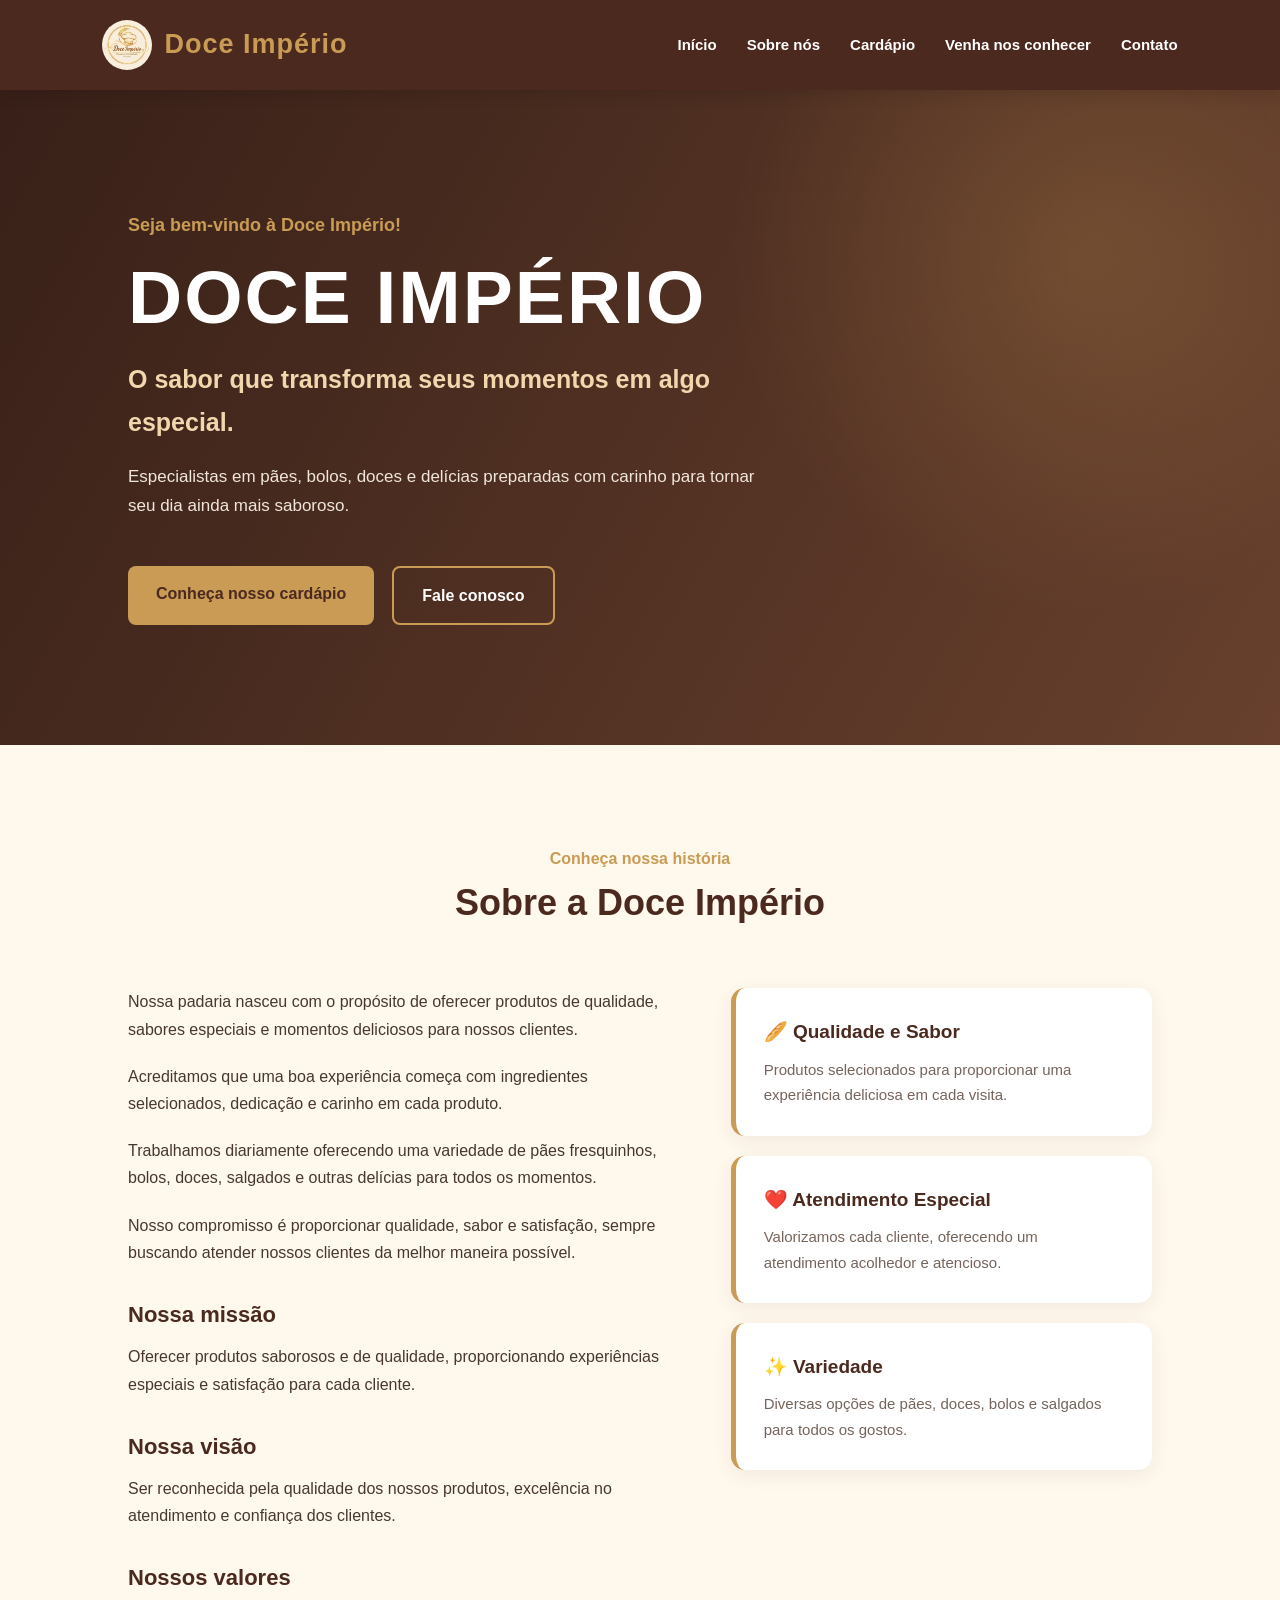
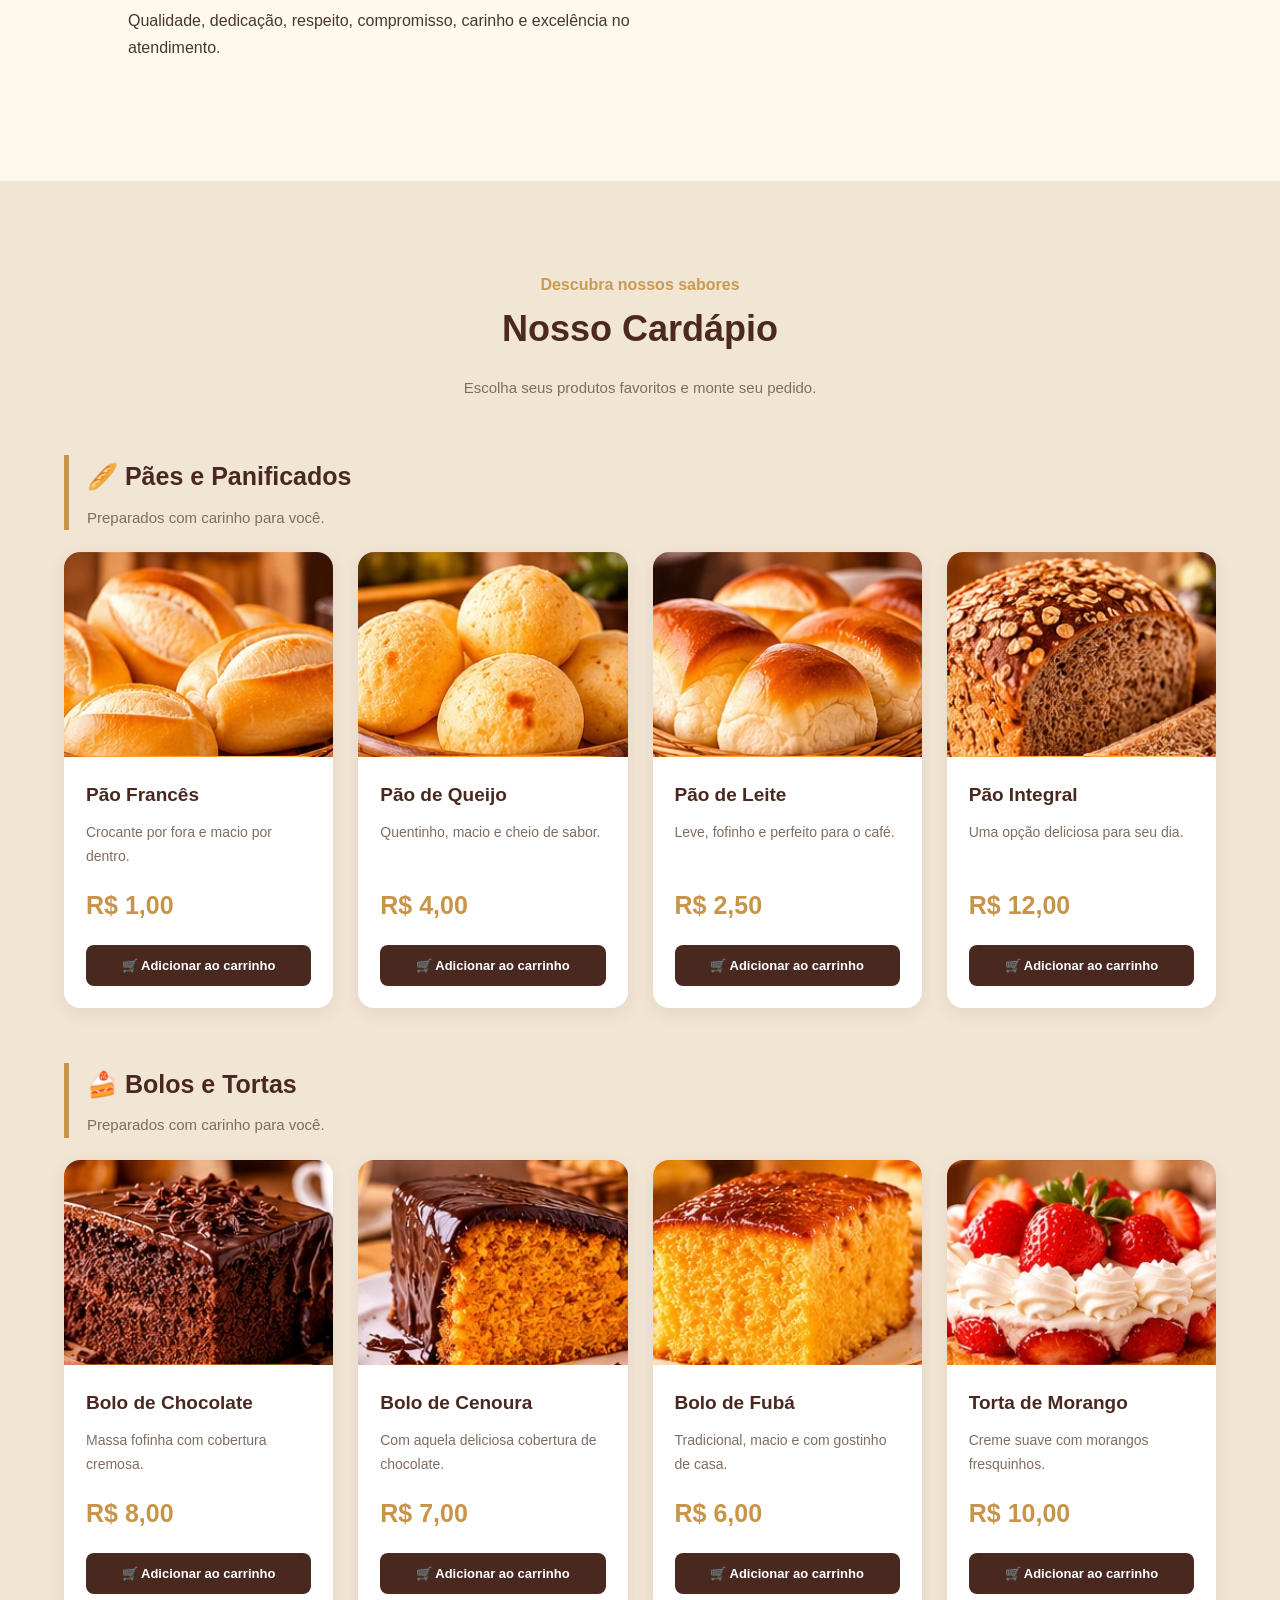
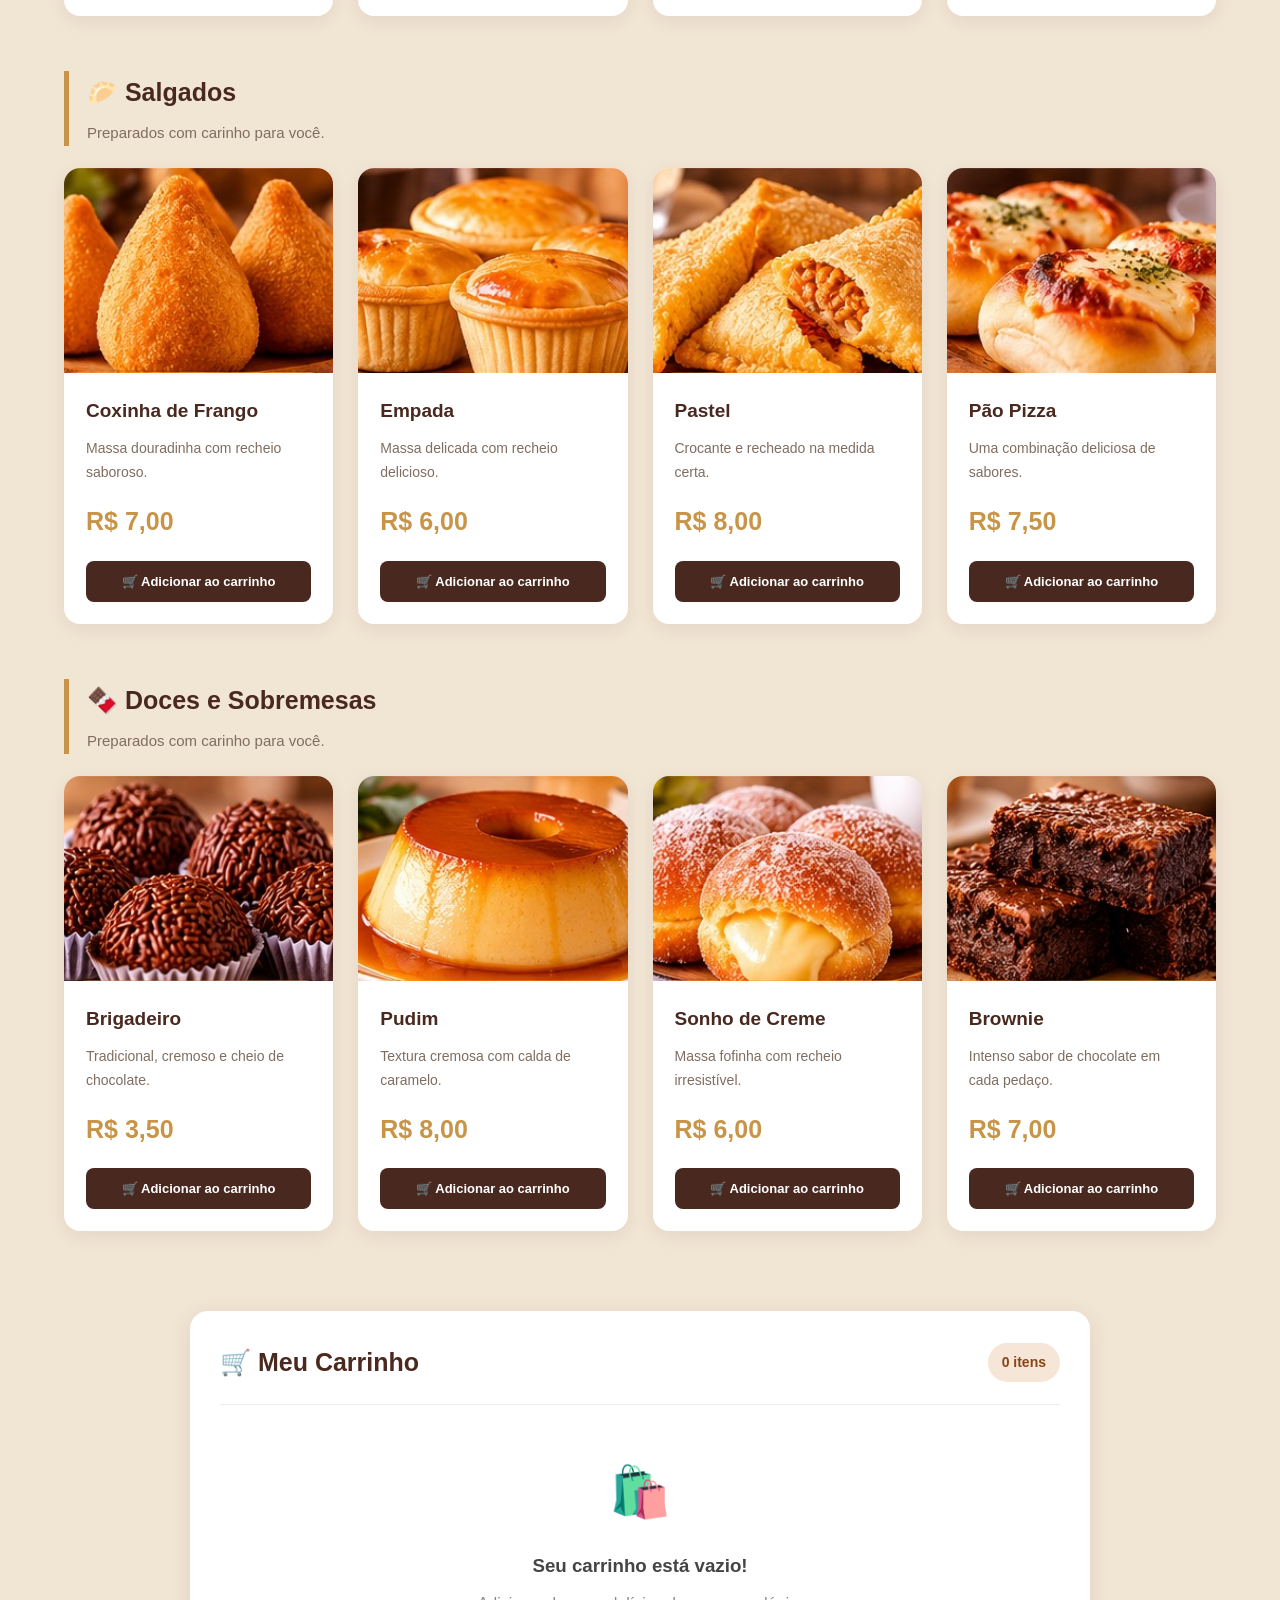
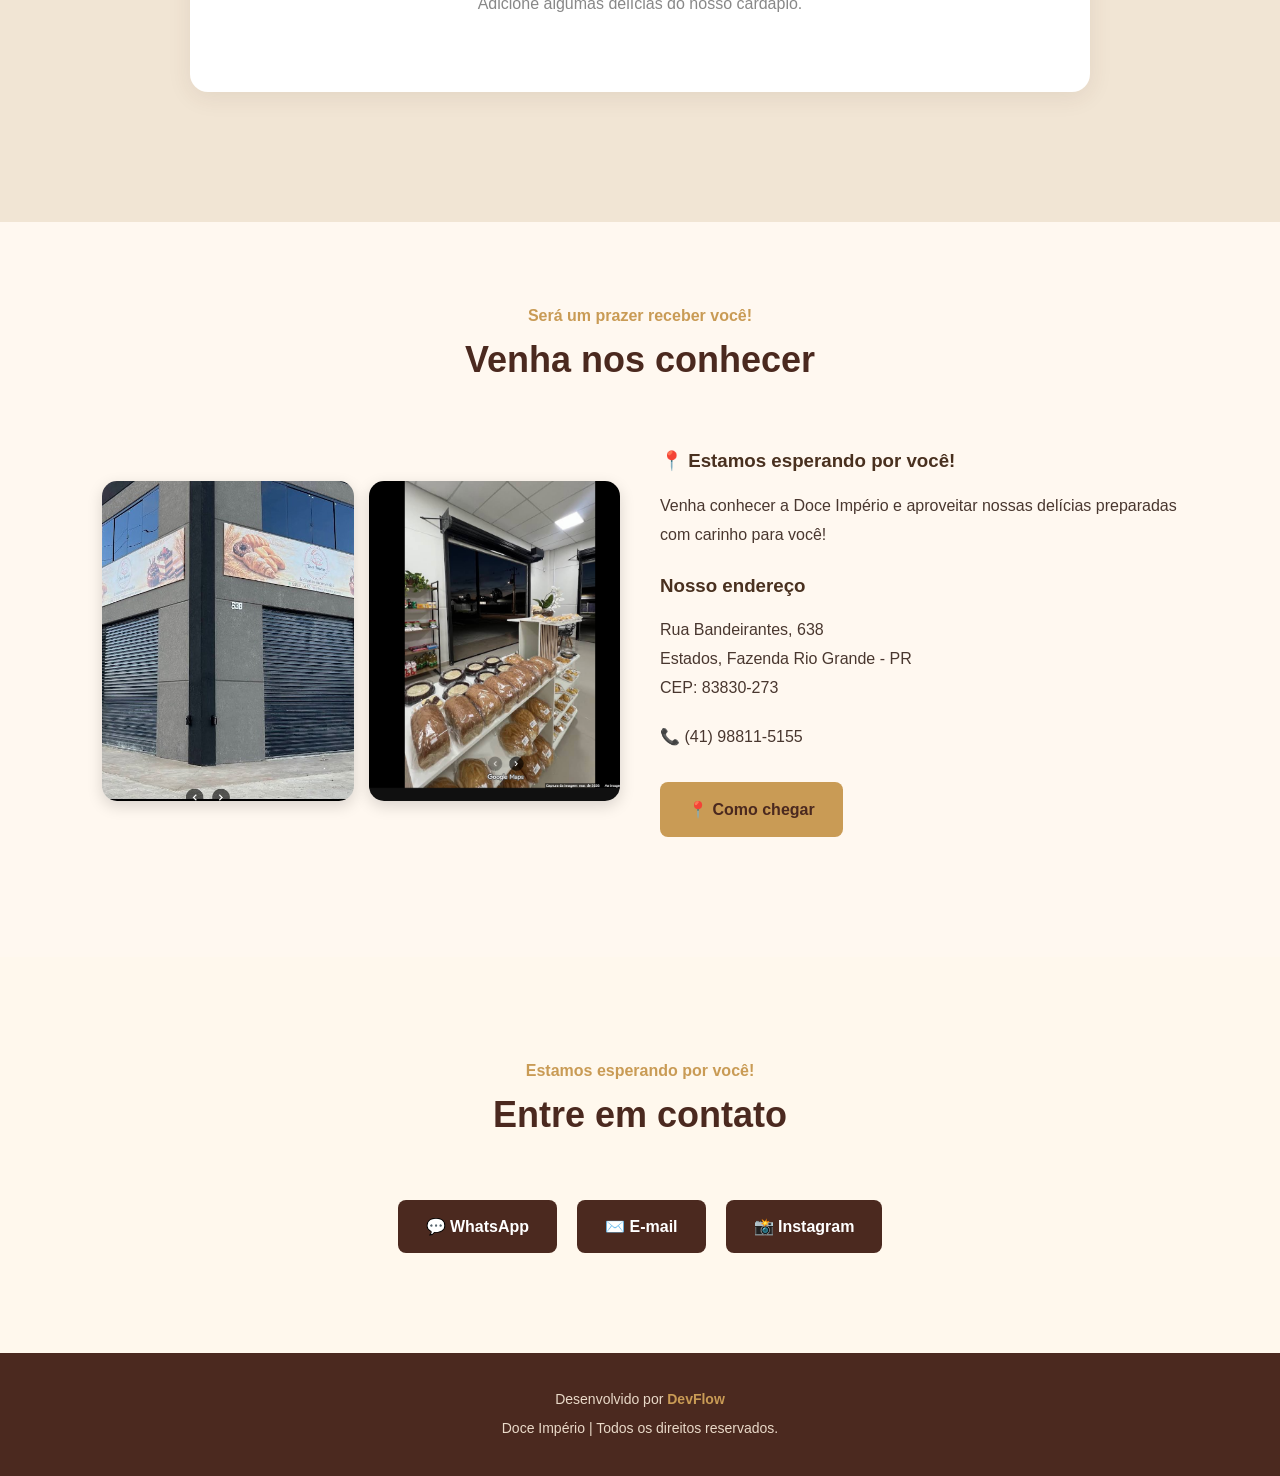
==== commit 76c785b3: "finalizado" ====
--- a/padaria/index.html
+++ b/padaria/index.html
@@ -7,12 +7,11 @@
     <meta name="viewport" content="width=device-width, initial-scale=1.0">
 
     <title>Doce Império | Padaria</title>
-<<<<<<< HEAD
+
     <link rel="stylesheet" href="../style.css">
     <!-- ÍCONE DO SITE -->
 <link rel="icon" type="image/png" href="./android-chrome-192x192.png">
-=======
->>>>>>> 18c7c1e3eb5d4f6561c5d6ae22961b70542b3332
+
 
     <link rel="stylesheet" href="style.css">
 
